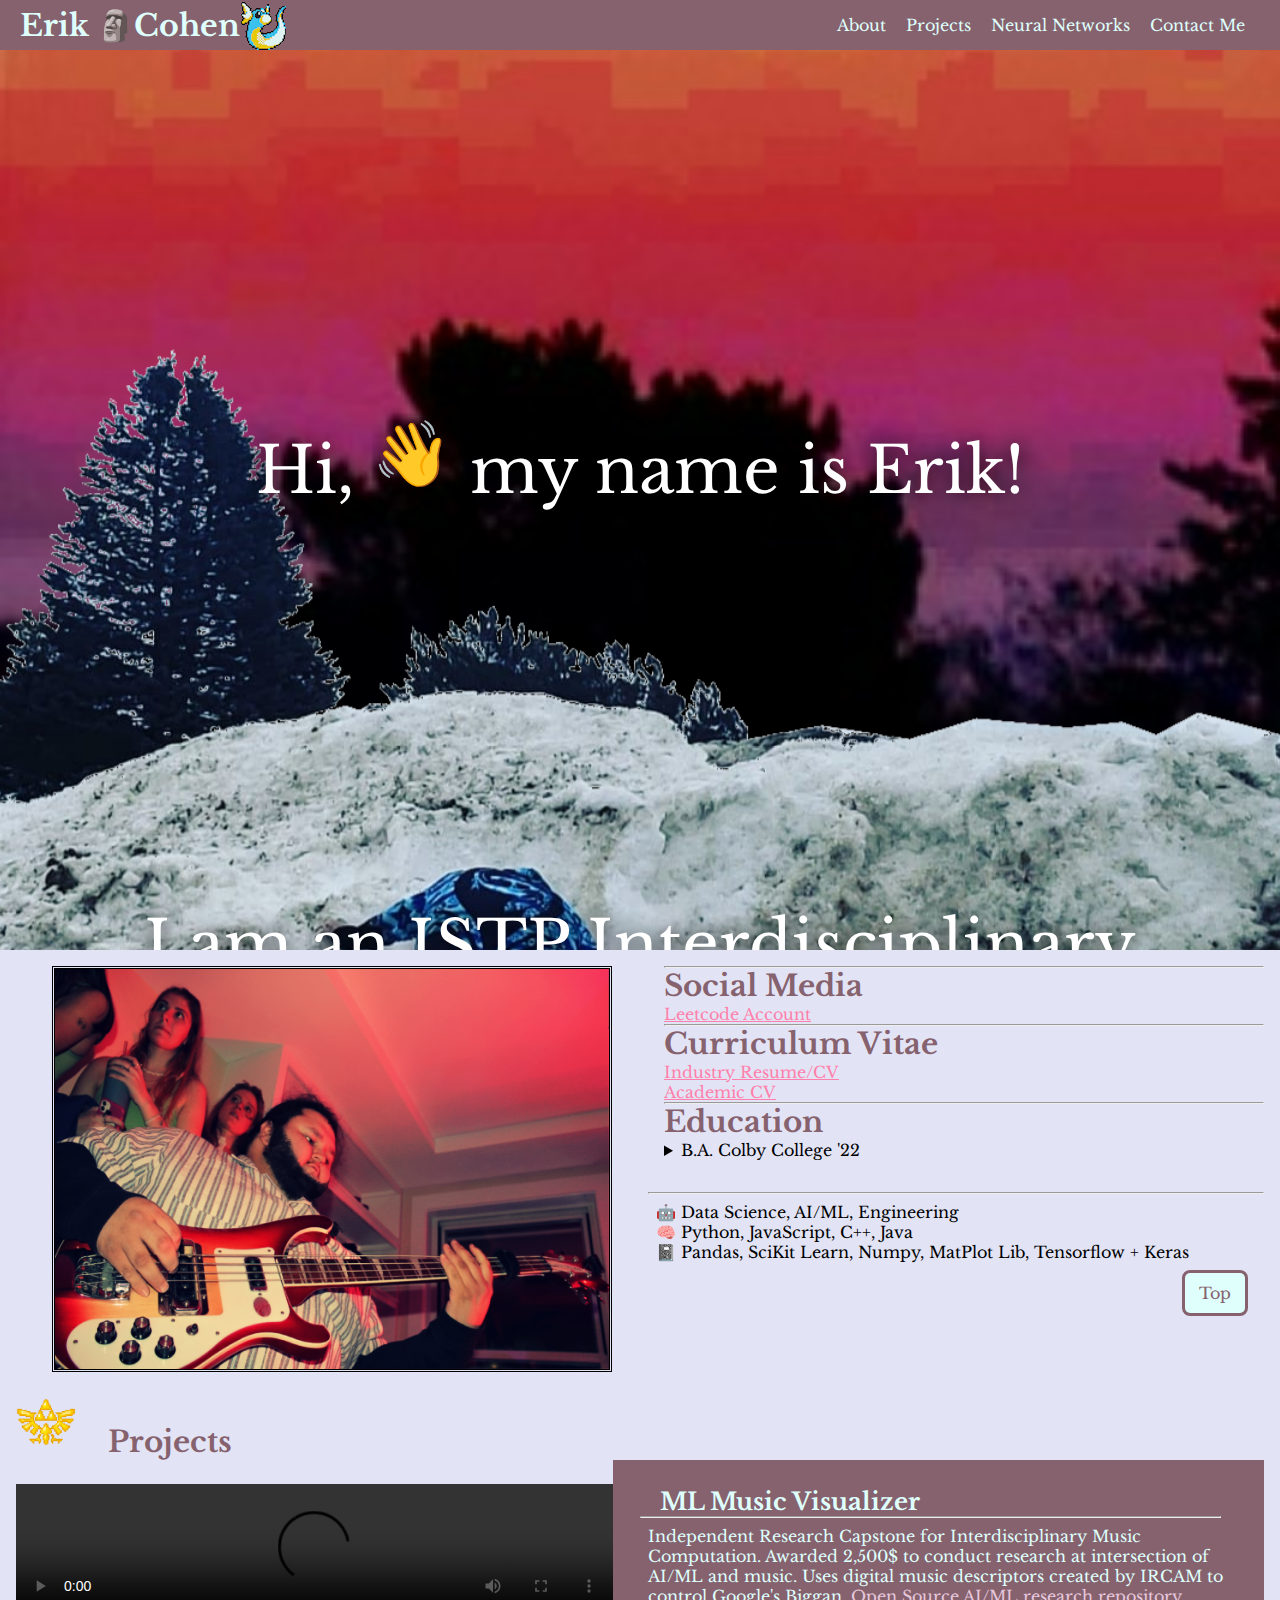
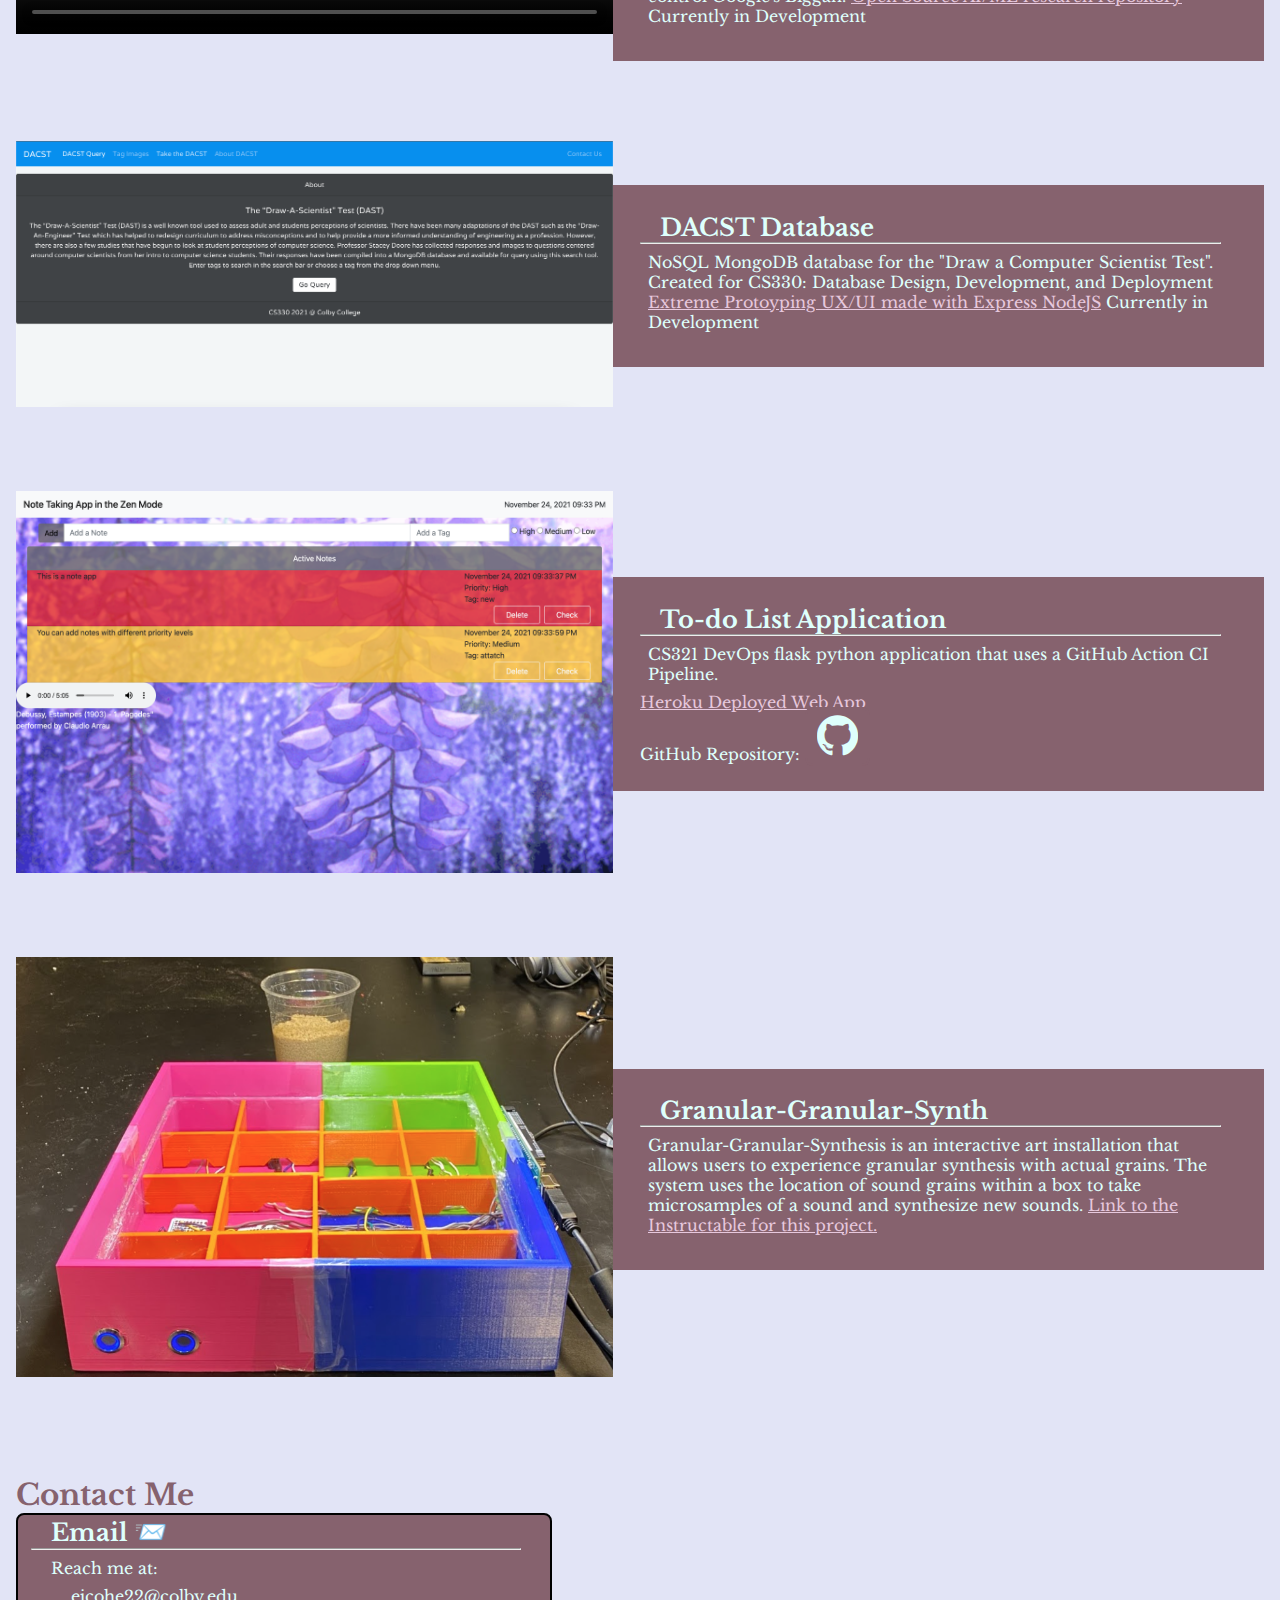
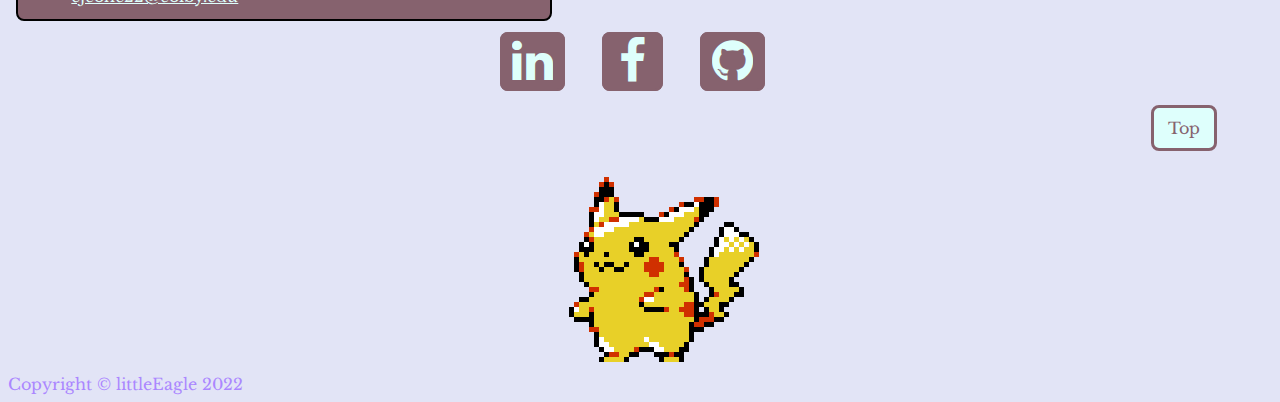
==== index.html @ d54f345d "parralax header" ====
<!DOCTYPE html>
<html lang="en">
<head>
    <meta charset="UTF-8">
    <meta http-equiv="X-UA-Compatible" content="IE=edge">
    <meta name="viewport" content="width=device-width, initial-scale=1.0">
    <title>Little Eagle Stands Bear - Erik Cohen</title>
    <link rel="icon" type="image/x-icon" href="assets/favicon.ico?"/>
    <link rel="stylesheet" href="https://cdnjs.cloudflare.com/ajax/libs/font-awesome/4.7.0/css/font-awesome.min.css">
    <link rel="preconnect" href="https://fonts.googleapis.com">
    <link rel="preconnect" href="https://fonts.gstatic.com" crossorigin>
    <link href="https://fonts.googleapis.com/css2?family=Libre+Baskerville:ital,wght@0,400;0,700;1,400&display=swap" rel="stylesheet">
    <link href="css/style.css" rel="stylesheet" />
    <script src="https://ajax.googleapis.com/ajax/libs/jquery/3.5.1/jquery.min.js"></script>
    <script src="js/script.js"></script>
</head>


<body>
    <header id="navbar">
        <div id="brand"><a href="index.html">Erik &#128511;Cohen</a><img src="assets/gif/dratini.gif" alt="..." /></div>
        <nav>
          <ul class="nav">
            <li><a href="#profile">About</a></li>
            <li><a href="#projects">Projects</a></li>
            <li><a href="./neuralNets.html">Neural Networks</a></li>
            <li><a href="#contact">Contact Me</a></li>
          </ul>
        </nav>
        <div id="hidden-menu">
            <i class="fa fa-bars fa-2x" id="hamburger-icon"></i>
            <ul id="mobile-menu" class="nav mobile-menu">
              <li><a href="#profile">About</a></li>
              <li><a href="#projects">Projects</a></li>
              <li><a href="./neuralNets.html">Neural Networks</a></li>
              <li><a href="#contact">Contact Me</a></li>
            </ul>
        </div>
     </header>
     <div id="paralax-header" class="parallax">
        <img class="parallax-layer layer1" src="assets/header background.jpg"/>
        <img class="parallax-layer layer2" src="assets/Header Mids.png"/>
        <p class="layer3">
            Hi, <span class="wiggle">&#x1F44B;</span> my name is Erik!
            <br />
            <br />
            <br />
            <br />
            <br />
            <br />
            I am an ISTP Interdisciplinary Musician and Computer Scientist
            <br />
            <br />
            <br />
            <br />
            <br />
            <br />
            &#x264B; Sun, &#x264F; Moon, &#x264E; Rising <br />
        </p>
    </div>

    <section id="profile" >
        <div class="grid">
            <div id="profile-picture">
            <div id="pictureFrame"><img class="myPicture" src="assets/img/erik.png" title="@hannschoi on Insta" height="400"></div>
            </div>
            <div id="profile-text">
            <p>
                <section id="education">
                    <hr />
                    <h1>Social Media</h1>
                    <a class="out" href="https://leetcode.com/littleeagle/" target="_blank" rel="noopener noreferrer">
                        Leetcode Account
                    </a>
                    <hr />
                    <h1>Curriculum Vitae</h1>
                    <a class="out" href="assets/EC_Resume.pdf" target="_blank">Industry Resume/CV</a> <br />
                    <a class="out" href="assets/Erik_Cohen_CV.pdf" target="_blank">Academic CV</a>
                    <hr />

                
                    <h1>Education</h1>
                        <details>
                            <summary> B.A. Colby College '22</summary>
                            <ul class="edu">
                                <li class="edu"> 3.7 <abbr title = "Grade Point Average"> GPA</abbr></li>
                                <li class="edu"> Music Interdisciplinary Computer Science Major</li>
                                <li class="edu"> Computer Science Major</li>
                                <li class="edu"> Mathematics Minor</li>
                            </ul>
                        </details>
                </section>
            </p>
                <hr />
                <p> &#x1F916; Data Science, AI/ML, Engineering <br />
                    &#x1F9E0; Python, JavaScript, C++, Java <br />
                    &#x1F4D3; Pandas, SciKit Learn, Numpy, MatPlot Lib, Tensorflow + Keras
                </p>
                <a class="top-ref" href="#navbar">Top</a>
            </div>
        </div>
    </section>

    <section id="projects">
        <h1><img src="assets/img/tforce.gif" alt="The Triforce" height="60"> &nbsp;&nbsp; Projects</h1>
        
        <div id="project" class="container">
            <div>
                <video class="projects" width="auto" height="auto" controls>
                    <source src="assets/8f Guajeos with new.mov">
                  Your browser does not support the video tag.
                  </video>
            </div>
            <div class="prjtxt">
                <h2>ML Music Visualizer</h2>
                <hr />
                <p>
                    Independent Research Capstone for Interdisciplinary Music Computation. Awarded 2,500$ to conduct research 
                    at intersection of AI/ML and music. Uses digital music descriptors created by IRCAM to control Google's Biggan.
                    <a class="prj" href="https://github.com/ejcohe22/MUICapstone/">Open Source AI/ML research repository</a>
                    Currently in Development
                </p>
            </div>
        </div>
        
        <div id="project1" class="container">
            <div>
                <img class="projects" src="assets/img/DACST.png" alt="..." />
            </div>
            <div class="prjtxt">
                <h2>DACST Database</h2>
                <hr />
                <p>
                    NoSQL MongoDB database for the "Draw a Computer Scientist Test". 
                    Created for CS330: Database Design, Development, and Deployment
                    <a class="prj" href="https://dacst.herokuapp.com/">Extreme Protoyping UX/UI made with Express NodeJS</a>
                    Currently in Development
                </p>
            </div>
        </div>

            <!-- To-do List DevOps project-->
            <div id="project2" class="container">
                <div>
                    <img class="projects" src="assets/img/Todo.png" alt="..." />
                </div>
                <div class="prjtxt">
                    <h2>To-do List Application</h2>
                    <hr />
                    <p>
                        CS321 DevOps flask python application that uses a GitHub Action CI Pipeline. <br>
                    </p>
                    <a class="prj" href="https://cs321-project3-website.herokuapp.com/">Heroku Deployed Web App</a> <br>
                    GitHub Repository:
                    <a class="social" href="https://github.com/ejcohe22/CS321_Project3"><i class="fa fa-github fa-3x"></i></a>
                </div>
            </div>

            <!-- Granular Granular Synth Project-->
            <div id="project3" class="container">
                <div>
                    <img class="projects" src="assets/img/GG5png.png" alt="..." />
                </div>
                <div class="prjtxt">
                    <h2 class="text-white">Granular-Granular-Synth</h2>
                    <hr />
                    <p class="mb-0 text-white-50">
                        Granular-Granular-Synthesis is an interactive art installation that allows users to experience
                        granular synthesis with actual grains. The system uses the location of sound grains within a box
                        to take microsamples of a sound and synthesize new sounds.
                        <a class="prj" href="https://www.instructables.com/Granular-Granular-Synthesis/">Link to the Instructable for this project.</a> <br>
                    </p>
                </div>
            </div>
    </section>



    <!-- Contact-->
    <section id="contact">
        <h1>Contact Me</h1>
        <div id="email-card">
            <h2>Email <span class="big">&#x1F4E8;</span></h2>
            <hr />
            <p>Reach me at:</p>
            &nbsp;&nbsp;&nbsp;&nbsp;<a href="#!">ejcohe22@colby.edu</a>
        </div>
            <div id="social-media">
                <a class="social" href="https://www.linkedin.com/in/erik-cohen/"><i class="fa fa-linkedin fa-3x"></i></a>
                <a class="social fb" href="https://www.facebook.com/erik.cohen.92"><i class="fa fa-facebook fa-3x"></i></a>
                <a class="social" href="https://github.com/ejcohe22"><i class="fa fa-github fa-3x"></i></a>
            </div>
        </div>
        <a class="top-ref" href="#navbar">Top</a>
    </section>

    <footer>
            <img class="img-fluid float-right" src="assets/gif/pikach.gif" alt="..." />
            <p>Copyright &copy; littleEagle 2022</p>
    </footer>
</body>
</html>
---- css/style.css ----
*{
    font-family: 'Libre Baskerville', serif;
    font-size: 1em;
    margin:0%;
    padding:0%;
    overflow-x: hidden;
}

body{
    margin: 0%;
    scroll-behavior: smooth;
    background-color: #E2E4F6;
}

header {
    padding: 0 20px;
    width:80%;
    background-color: #86626E;
    height: 50px;
    display: flex;
    justify-content: space-between;
}

header a {text-decoration: none;}

#brand {
    font-weight: bold;
    font-size: 30px;
    display:flex;
    align-items: center;
}

#brand a {color: #DEFFFC;}

#navbar{
    width:auto;
}

ul.nav {
    list-style: none;
    height: 100%;
    padding-left: 2em;
    display: flex;
    align-items: center;
    justify-content: space-around;
}

ul.nav a {color: #DEFFFC;}

ul.nav li {
    padding: 5px;
    margin-right: 10px;
}

ul.nav li:hover {
    transform: scale(1.1);
    transition: 0.3s;
}

#mobile-menu {
    display: none;
    position: absolute;
    top: 50px;
    left: 0;
    height: auto;
    width: 100%;
    background-color: #86626E;
    
}

#hamburger-icon{
    display: none;
    padding:.25em;
    color: #DEFFFC;
}
  
.open .mobile-menu {
    display: flex;
    flex-direction: column;
    align-items: center;
    justify-content: flex-start;
}
  
.mobile-menu li {margin-bottom: 10px;}

/** Adjust layout for small/ mobile screens **/
@media only screen and (max-width: 800px) {
    header nav {
      display: none;
    }
  
    #hamburger-icon, #hidden-menu {
      display: block;
    }

    .container, .container>div{
        display: block;
        width : 100%;
        height:auto;
        margin:auto;
    }

    .projects{
        width: min(400px, 100%);
        height:auto;
        margin:auto;
    }

    #pictureFrame{
        margin: auto;
        margin-top: 1em;
        width: 450px;
        height: 350px;
        overflow: hidden;
        border: 2px solid black;
    }

    #myPicture{
        
    }

    #profile img{
        margin-top: -50px;
        border: none;
    }
}

/** full screen + computer layout**/
@media only screen and (min-width: 800px) {
    #hidden-menu {
      display: none;
    }

    .container{
        display: flex;
    }
    .projects{
        width: min(600px, 100%);
        height:auto;
        margin:0%;
    }

    .container>div{
        width: 50%;
        height:auto;
        margin:auto;
    }

    #pictureFrame{
        overflow: visible;
        border: none;
    }

    #myPicture{
        margin: auto;
    }
    #profile img{
        margin-top: 1em;
        border: black double;
    }
}

#profile{
    text-align: center;
}

.grid {
    display: grid;
    grid-template-columns: repeat(auto-fill, minmax(min(550px, 100%), 1fr));
    grid-gap: 0px;
    text-align: center;
}

.grid>div {
    text-align: center;
}

section{
    text-align: left;
    padding-left: 1em;
    margin-bottom: 1em;
}

#social-media{
    padding: 1em;
    text-align: center;
}

.social{
    padding-top: 35px;
    padding-left: 10px;
    padding-right: 10px;
    background-color: #86626E;
    border:#86626E 2px solid;
    border-radius: .5em;
    color:#DEFFFC;
}
.fb{
    padding-left: 15px;
    padding-right: 15px;
}

footer{
    text-align: center;
    color:#AB87FF;
}

.top-ref{
    text-decoration: none;
    background-color: #DEFFFC;
    color: #86626E;
    border: solid #86626E;
    border-radius: .5em;
    float:right;
    margin-right: 5%;
    padding:10px 14px;
}

p{
    padding: .5em;
    text-align: left;

}

ul.edu {
    list-style: none;
    padding: 0;
    margin: 0;
}

li.edu{
    padding-left: 1rem;
    text-indent: -0.7rem;
}

li.edu::before {
    content: "🎓 ";
}

hr{
    margin-right: 1em;
}

#email-card{
    background-color: #86626E;
    width: max(300px,40%);
    padding: 10pt;
    padding-top: 0%;
    border: black 2px solid;
    border-radius: .5em;
}

h1{
    color: #86626E;
    font-size: 22pt;
}
h2{
    padding-left: 15pt;
    color:#DEFFFC;
    text-align: left;
    font-size: 18pt;
}

h3, #email-card>a, #email-card>p{
    padding-left: 15pt;
    color:#DEFFFC;
    text-align: left;
}

.big{
    font-size: 20pt;
}

table,th,td {
    border: 2px solid black;
    border-collapse: collapse;
}

col.middle {
    background-color:#9ea0ae;
}

#social-media>a{
    margin-right: 2em;
}

.container{
    margin-right: 1em;
    margin-bottom: 5em;
    width: auto;
}

.container>div{
    width: 50%;
    height:auto;
    margin:auto;
}

.projects{
    height:auto;
    margin:0%;
}

.prjtxt{
    background-color: #86626E;
    color:#DEFFFC;
    padding: 1.7em;
    height:auto;
}

a.prj:link, a.prj:visited{
    color: #E7C8DD;
}

a.out:link, a.out:visited{
    color: #ff80aa;
}

a.out:hover{
    color: #C1FF9B;
    background-color: #6f006655;
    padding:.1em;
    border-radius: .5em;
}

a.prj:hover{
    color: #C1FF9B;
}


body {
    margin: 0;
}
  
  /* parallax "viewport" */
.parallax {
    height: 100vh;
    position: relative;
    display: flex;
    justify-content: center;
    align-items: center;
  
    overflow-x: hidden;
    overflow-y: auto;
    
    perspective: 10px;
    transform-style: preserve-3d;
    
}
  
.parallax-layer {
    position: absolute;
    width: 100%;
    height: 100%;
    object-fit: cover;
    z-index: -1;
}
  
.layer1 {
    transform: translateZ(-20px) scale(3);
}
  
.layer2 {
    transform: translateZ(-10px) scale(2.7) translateY(20%);
}
  
.layer3 {
    font-size: 4em;
    width: 100%;
    color: white;
    text-align: center;
    text-shadow: 0 0 20px black;
    transform: translateZ(0px) translateY(40%);
}

.wiggle {
    display: inline-block;
    animation: tilt-shaking 3s infinite;
}
  
@keyframes tilt-shaking {
    0% { transform: rotate(0deg); }
    12.5% { transform: rotate(5deg); }
    25% { transform: rotate(0eg); }
    37.5% { transform: rotate(-5deg); }
    50% { transform: rotate(0deg); }
}
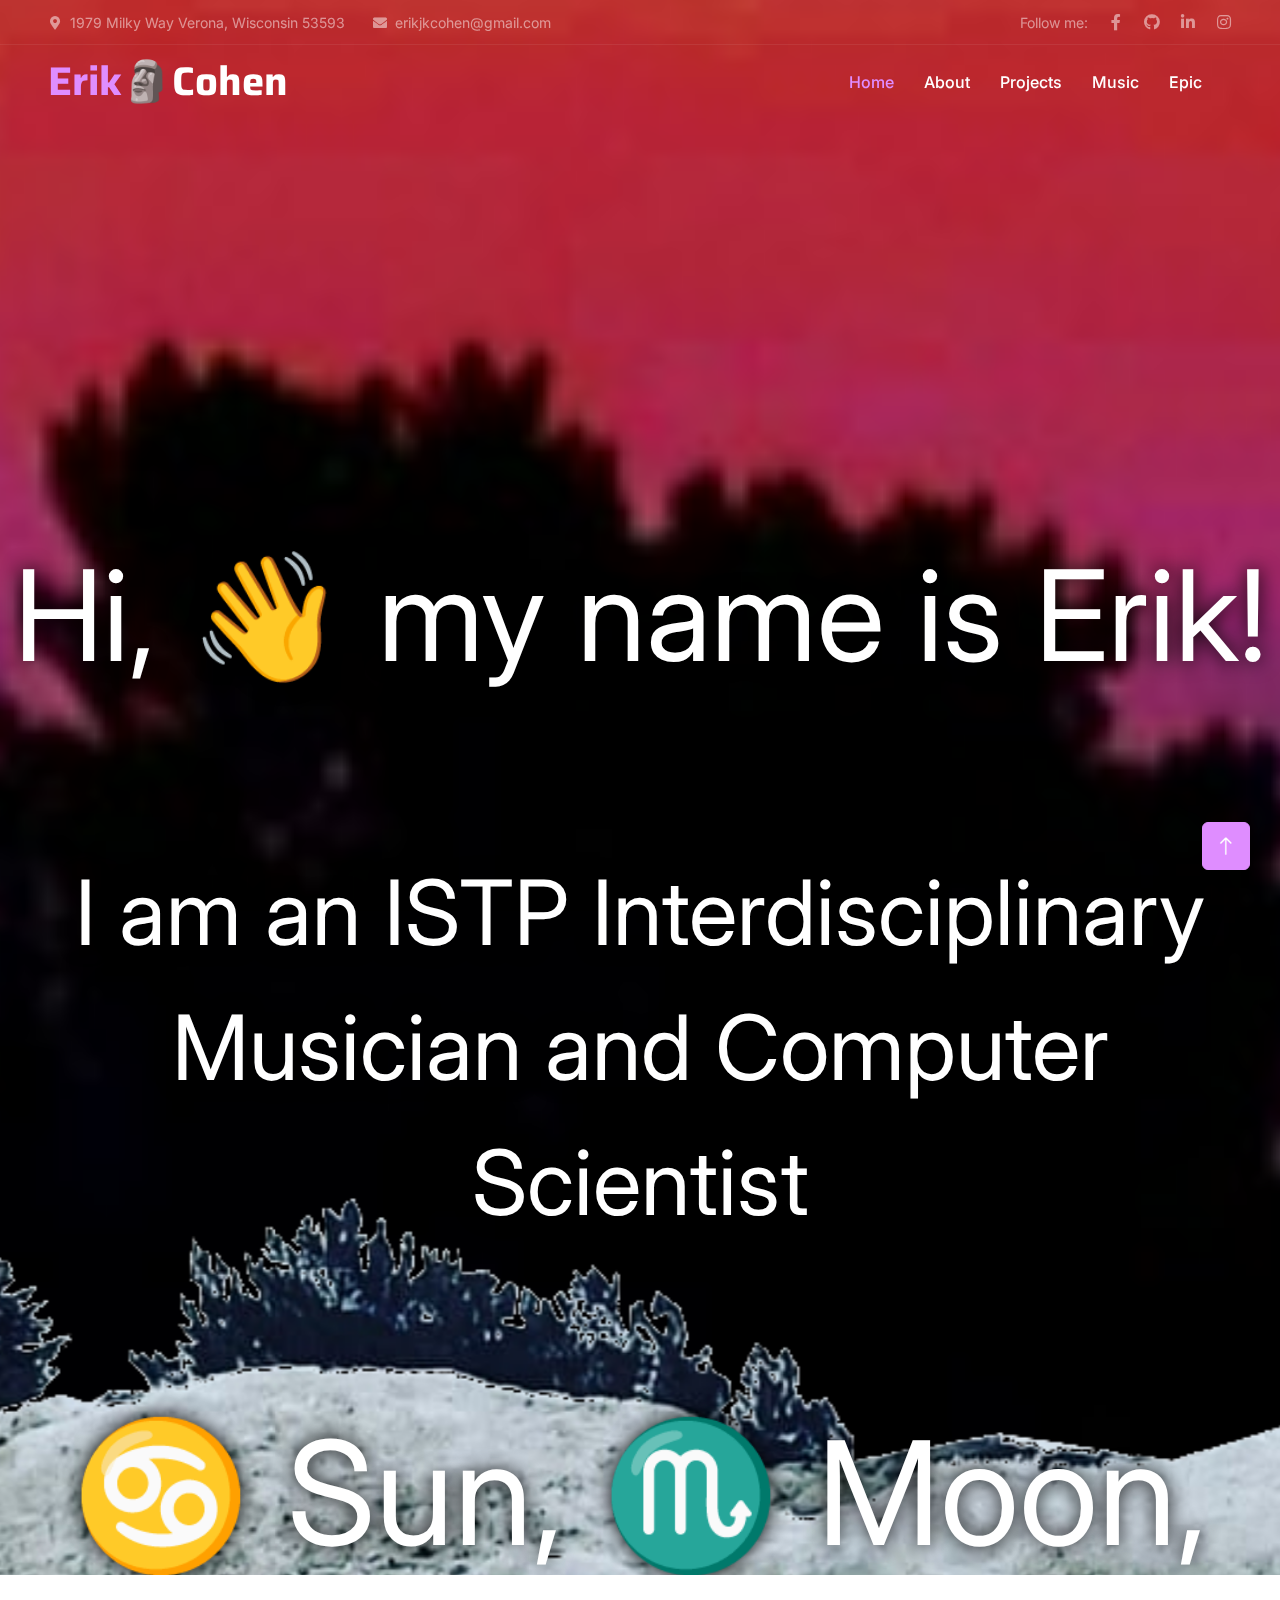
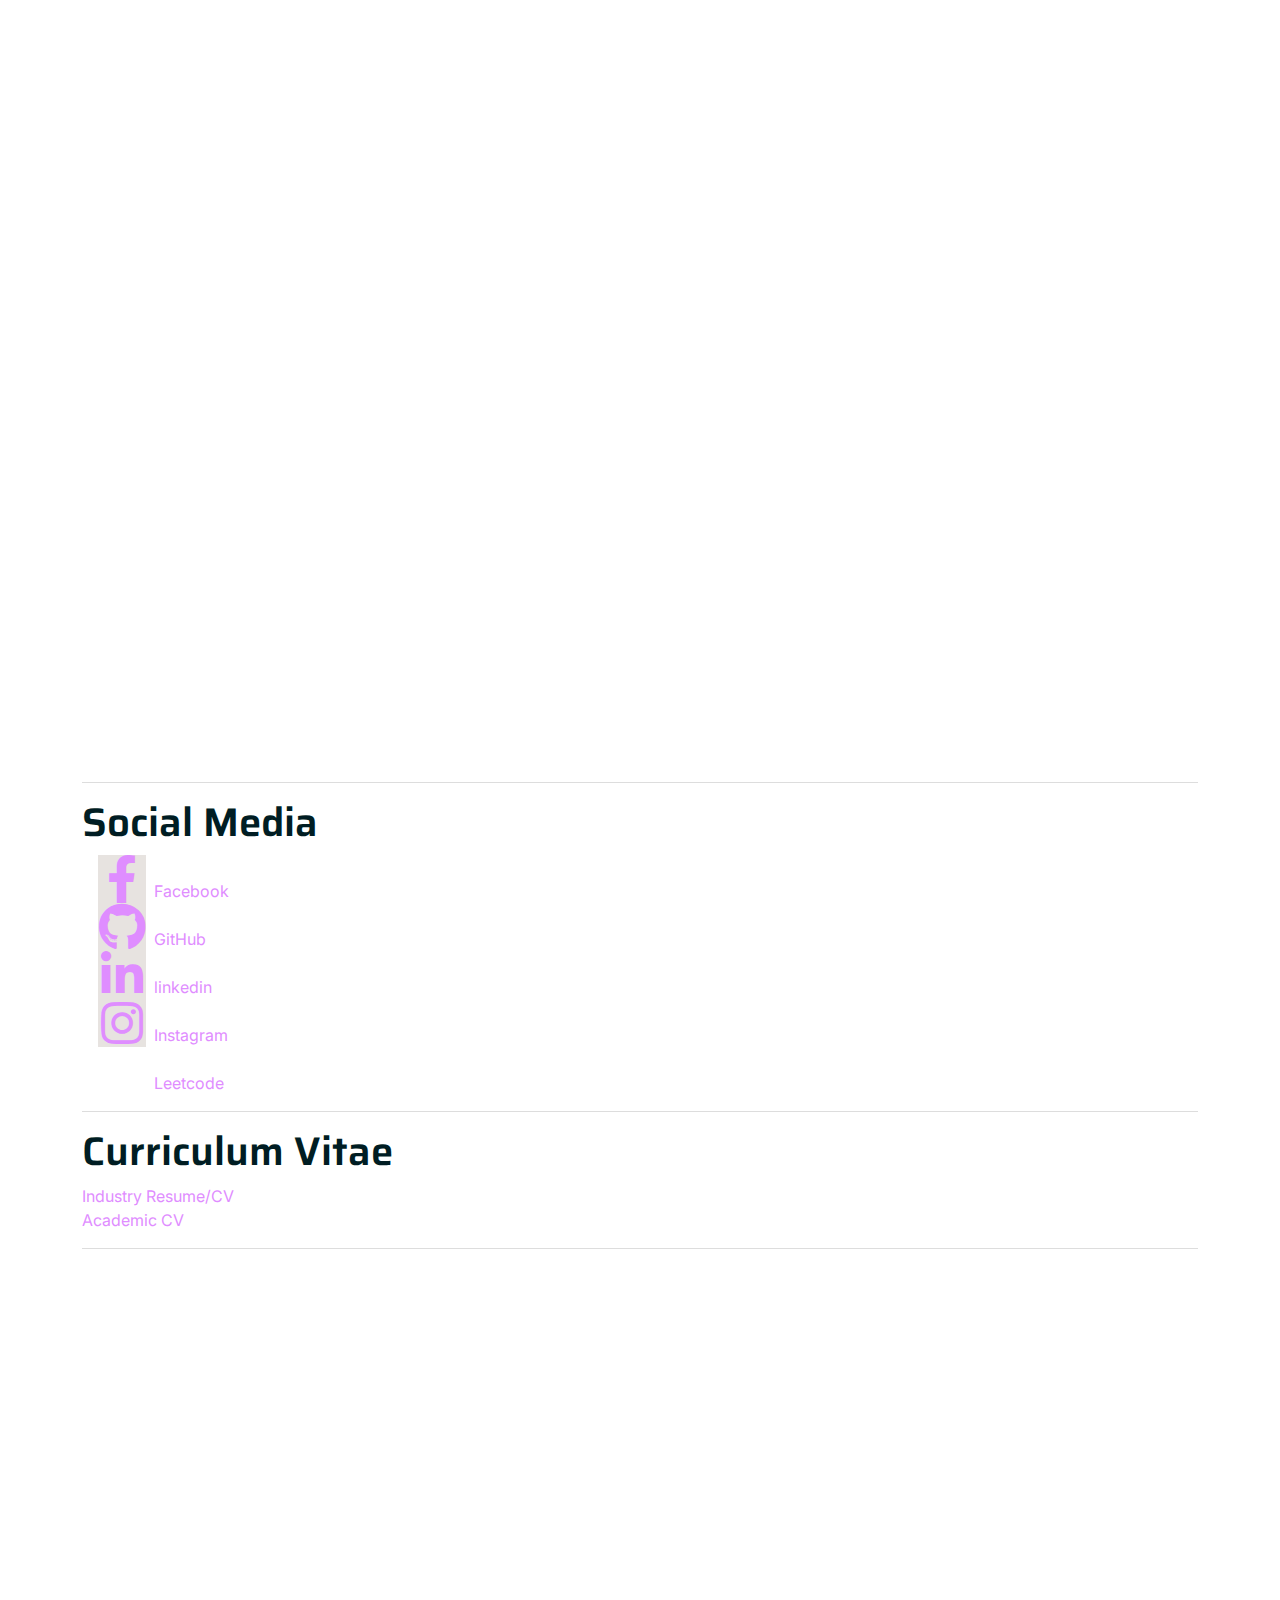
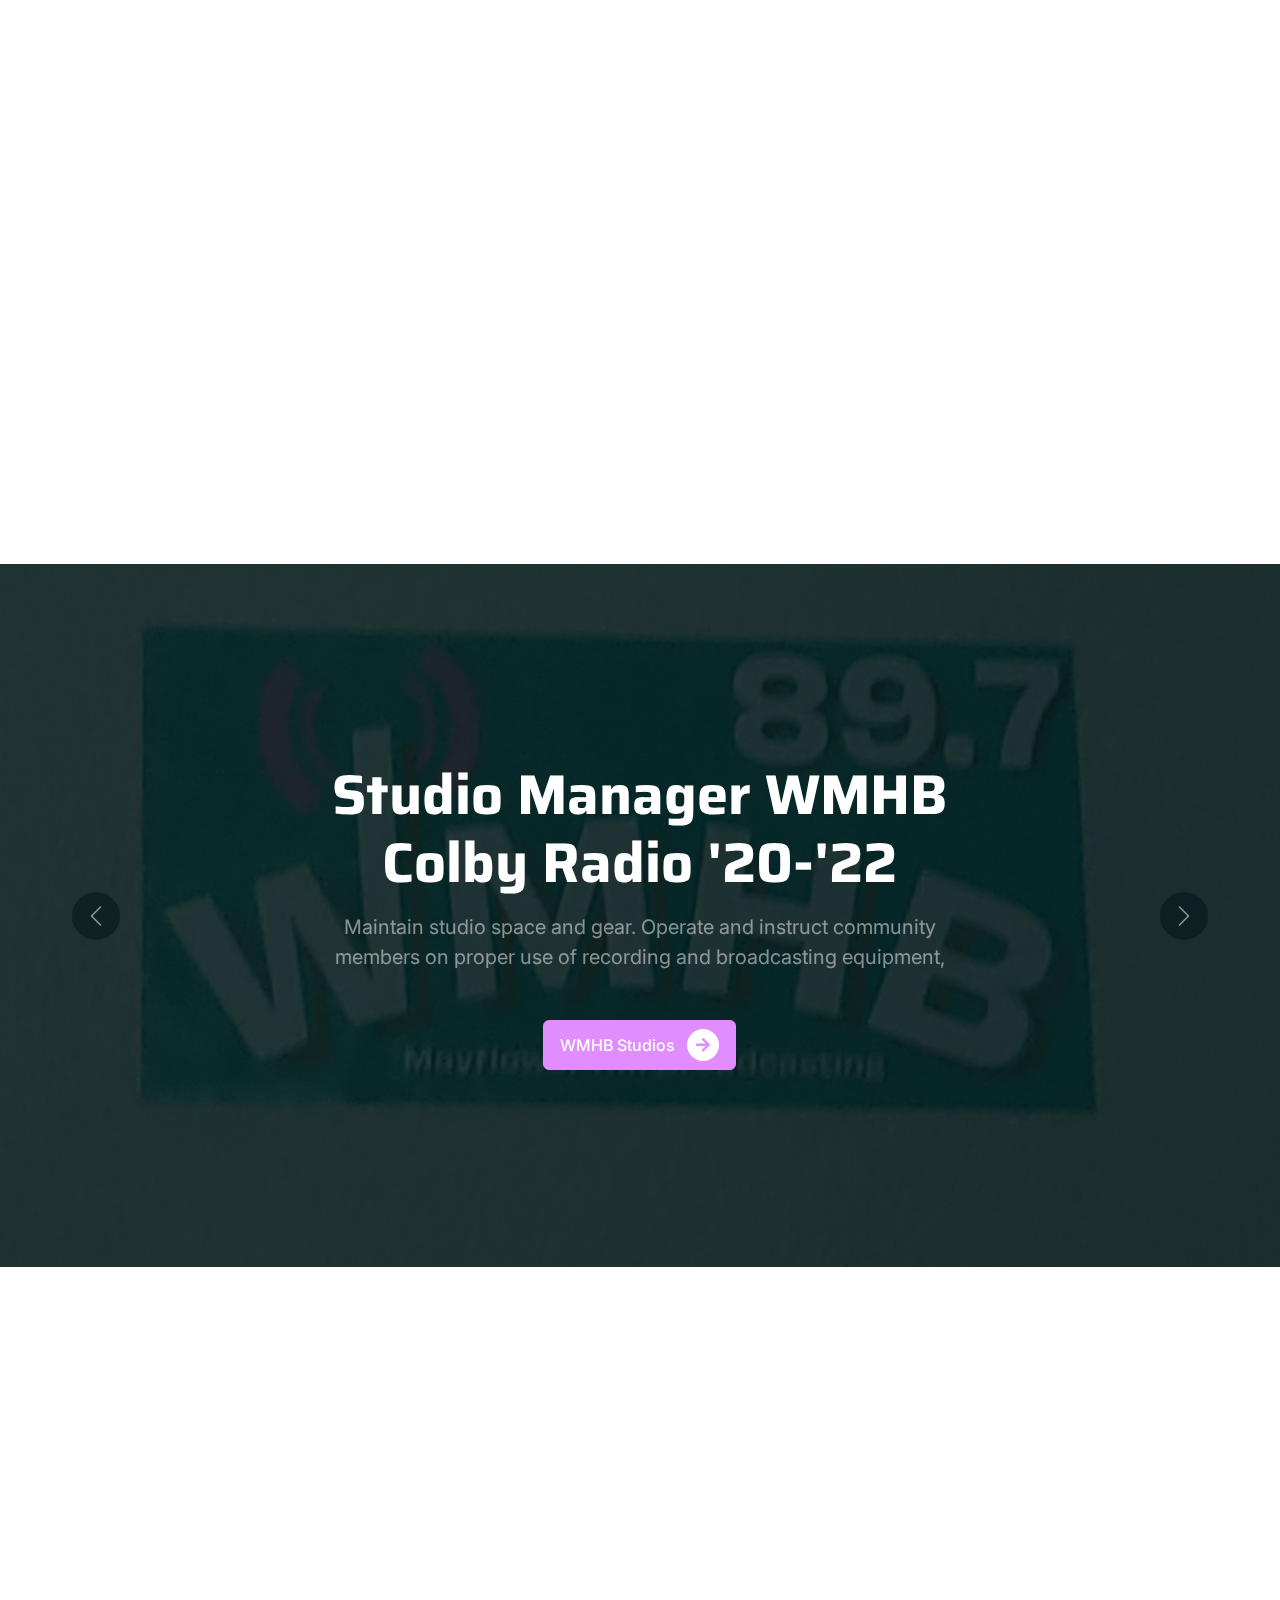
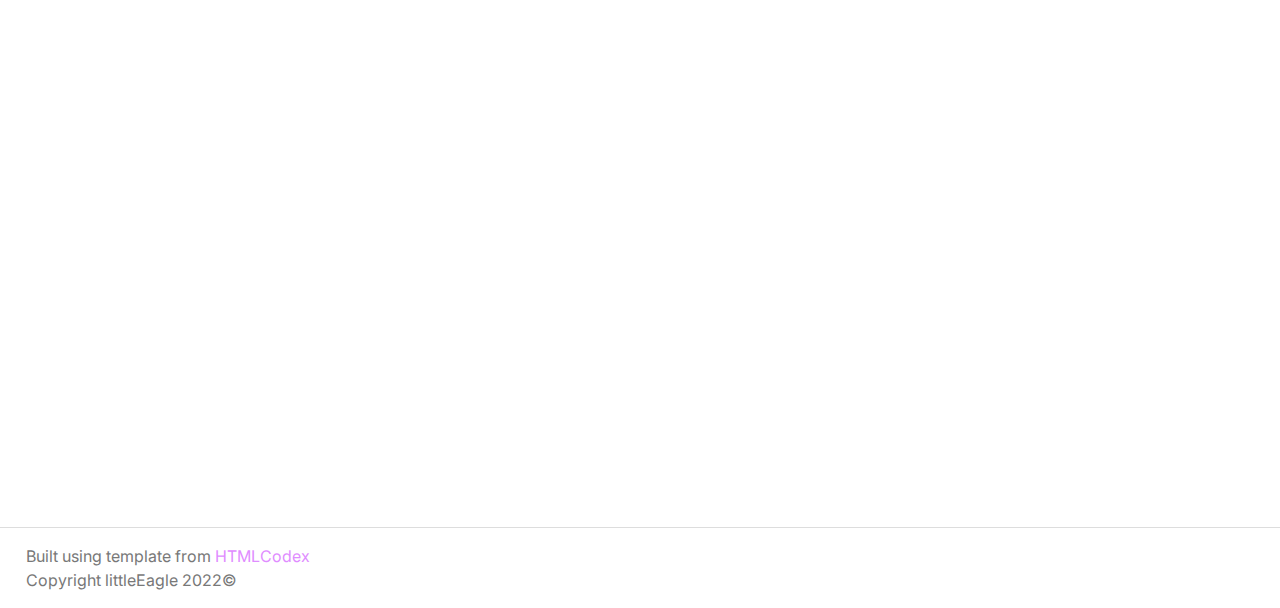
==== commit d4a139d7: "but what if it was sick" ====
--- a/index.html
+++ b/index.html
@@ -1,85 +1,118 @@
 <!DOCTYPE html>
 <html lang="en">
+
 <head>
-    <meta charset="UTF-8">
-    <meta http-equiv="X-UA-Compatible" content="IE=edge">
-    <meta name="viewport" content="width=device-width, initial-scale=1.0">
+    <meta charset="utf-8">
     <title>Little Eagle Stands Bear - Erik Cohen</title>
-    <link rel="icon" type="image/x-icon" href="assets/favicon.ico?"/>
-    <link rel="stylesheet" href="https://cdnjs.cloudflare.com/ajax/libs/font-awesome/4.7.0/css/font-awesome.min.css">
+    <meta content="width=device-width, initial-scale=1.0" name="viewport">
+    <meta content="" name="keywords">
+    <meta content="" name="description">
+
+    <!-- Favicon -->
+    <link href="img/favicon.ico" rel="icon">
+
+    <!-- Google Web Fonts -->
     <link rel="preconnect" href="https://fonts.googleapis.com">
     <link rel="preconnect" href="https://fonts.gstatic.com" crossorigin>
-    <link href="https://fonts.googleapis.com/css2?family=Libre+Baskerville:ital,wght@0,400;0,700;1,400&display=swap" rel="stylesheet">
-    <link href="css/style.css" rel="stylesheet" />
-    <script src="https://ajax.googleapis.com/ajax/libs/jquery/3.5.1/jquery.min.js"></script>
-    <script src="js/script.js"></script>
+    <link href="https://fonts.googleapis.com/css2?family=Inter:wght@400;500;600&family=Saira:wght@500;600;700&display=swap" rel="stylesheet"> 
+
+    <!-- Icon Font Stylesheet -->
+    <link href="https://cdnjs.cloudflare.com/ajax/libs/font-awesome/5.10.0/css/all.min.css" rel="stylesheet">
+    <link href="https://cdn.jsdelivr.net/npm/bootstrap-icons@1.4.1/font/bootstrap-icons.css" rel="stylesheet">
+
+    <!-- Libraries Stylesheet -->
+    <link href="lib/animate/animate.min.css" rel="stylesheet">
+    <link href="lib/owlcarousel/assets/owl.carousel.min.css" rel="stylesheet">
+
+    <!-- Customized Bootstrap Stylesheet -->
+    <link href="css/bootstrap.min.css" rel="stylesheet">
+
+    <!-- Template Stylesheet -->
+    <link href="css/style.css" rel="stylesheet">
 </head>
 
-
 <body>
-    <header id="navbar">
-        <div id="brand"><a href="index.html">Erik &#128511;Cohen</a><img src="assets/gif/dratini.gif" alt="..." /></div>
-        <nav>
-          <ul class="nav">
-            <li><a href="#profile">About</a></li>
-            <li><a href="#projects">Projects</a></li>
-            <li><a href="./neuralNets.html">Neural Networks</a></li>
-            <li><a href="#contact">Contact Me</a></li>
-          </ul>
+    <!-- Spinner Start -->
+    <div id="spinner" class="show bg-white position-fixed translate-middle w-100 vh-100 top-50 start-50 d-flex align-items-center justify-content-center">
+        <div class="spinner-grow text-primary" role="status"></div>
+    </div>
+    <!-- Spinner End -->
+
+
+    <!-- Navbar Start -->
+    <div class="container-fluid fixed-top px-0 wow fadeIn" data-wow-delay="0.1s">
+        <div class="top-bar text-white-50 row gx-0 align-items-center d-none d-lg-flex">
+            <div class="col-lg-6 px-5 text-start">
+                <small><i class="fa fa-map-marker-alt me-2"></i>1979 Milky Way Verona, Wisconsin 53593</small>
+                <small class="ms-4"><i class="fa fa-envelope me-2"></i>erikjkcohen@gmail.com</small>
+            </div>
+            <div class="col-lg-6 px-5 text-end">
+                <small>Follow me:</small>
+                <a class="text-white-50 ms-3" href="https://www.facebook.com/erik.cohen.92"><i class="fab fa-facebook-f"></i></a>
+                <a class="text-white-50 ms-3" href="https://github.com/ejcohe22"><i class="fab fa-github"></i></a>
+                <a class="text-white-50 ms-3" href="https://www.linkedin.com/in/erik-cohen/"><i class="fab fa-linkedin-in"></i></a>
+                <a class="text-white-50 ms-3" href="https://www.instagram.com/erikbreadboiz/"><i class="fab fa-instagram"></i></a>
+            </div>
+        </div>
+
+        <nav class="navbar navbar-expand-lg navbar-dark py-lg-0 px-lg-5 wow fadeIn" data-wow-delay="0.1s">
+            <a href="index.html" class="navbar-brand ms-4 ms-lg-0">
+                <h1 class="fw-bold text-primary m-0">Erik&#128511;<span class="text-white">Cohen</span></h1>
+            </a>
+            <button type="button" class="navbar-toggler me-4" data-bs-toggle="collapse" data-bs-target="#navbarCollapse">
+                <span class="navbar-toggler-icon"></span>
+            </button>
+            <div class="collapse navbar-collapse" id="navbarCollapse">
+                <div class="navbar-nav ms-auto p-4 p-lg-0">
+                    <a href="index.html" class="nav-item nav-link active">Home</a>
+                    <a href="#profile" class="nav-item nav-link">About</a>
+                    <a href="#projects" class="nav-item nav-link">Projects</a>
+                    <a href="#music" class="nav-item nav-link">Music</a>
+                    <a href="#epic" class="nav-item nav-link">Epic</a>
+                </div>
+            </div>
         </nav>
-        <div id="hidden-menu">
-            <i class="fa fa-bars fa-2x" id="hamburger-icon"></i>
-            <ul id="mobile-menu" class="nav mobile-menu">
-              <li><a href="#profile">About</a></li>
-              <li><a href="#projects">Projects</a></li>
-              <li><a href="./neuralNets.html">Neural Networks</a></li>
-              <li><a href="#contact">Contact Me</a></li>
-            </ul>
-        </div>
-     </header>
-     <div id="paralax-header" class="parallax">
-        <img class="parallax-layer layer1" src="assets/header background.jpg"/>
-        <img class="parallax-layer layer2" src="assets/Header Mids.png"/>
+    </div>
+    <!-- Navbar End -->
+    <div id="paralax-header" class="parallax">
+        <img class="parallax-layer layer1" src="img/header background.jpg"/>
+        <img class="parallax-layer layer2" src="img/Header Mids.png"/>
         <p class="layer3">
-            Hi, <span class="wiggle">&#x1F44B;</span> my name is Erik!
-            <br />
-            <br />
-            <br />
-            <br />
-            <br />
-            <br />
-            I am an ISTP Interdisciplinary Musician and Computer Scientist
-            <br />
-            <br />
-            <br />
-            <br />
-            <br />
-            <br />
-            &#x264B; Sun, &#x264F; Moon, &#x264E; Rising <br />
+            <span style="font-size: 14vh;">Hi, <span class="wiggle">&#x1F44B;</span> my name is Erik!</span>
+            <br />
+            <br />
+            <br />
+            <span style="font-size: 10vh;">I am an ISTP Interdisciplinary Musician and Computer Scientist</span>
+            <br />
+            <br />
+            <br />
+            <span style="font-size: 16vh;">&#x264B; Sun, &#x264F; Moon, &#x264E; Rising</span>
+            <br />
         </p>
     </div>
 
-    <section id="profile" >
-        <div class="grid">
-            <div id="profile-picture">
-            <div id="pictureFrame"><img class="myPicture" src="assets/img/erik.png" title="@hannschoi on Insta" height="400"></div>
-            </div>
-            <div id="profile-text">
-            <p>
-                <section id="education">
-                    <hr />
-                    <h1>Social Media</h1>
-                    <a class="out" href="https://leetcode.com/littleeagle/" target="_blank" rel="noopener noreferrer">
-                        Leetcode Account
-                    </a>
-                    <hr />
-                    <h1>Curriculum Vitae</h1>
-                    <a class="out" href="assets/EC_Resume.pdf" target="_blank">Industry Resume/CV</a> <br />
-                    <a class="out" href="assets/Erik_Cohen_CV.pdf" target="_blank">Academic CV</a>
-                    <hr />
-
-                
-                    <h1>Education</h1>
+    <!-- About Start -->
+    <div id="profile" class="container-xxl py-5">
+        <div class="container">
+            <div class="row g-5">
+                <div class="col-lg-6 wow fadeInUp" data-wow-delay="0.1s">
+                    <div class="position-relative overflow-hidden h-100" style="min-height: 400px;">
+                        <img class="position-absolute w-100 h-100 pt-5 pe-5" src="img/crowd.jpg" alt="" style="object-fit: cover;">
+                        <img class="position-absolute top-0 end-0 bg-white ps-2 pb-2" src="img/thats-right.jpg" alt="" style="width: 200px; height: 200px;">
+                    </div>
+                </div>
+                <div class="col-lg-6 wow fadeInUp" data-wow-delay="0.5s">
+                    <div class="h-100">
+                        <div class="d-inline-block rounded-pill bg-secondary text-primary py-1 px-3 mb-3">About me</div>
+                        <h1 class="display-6 mb-4">🎸💻👺😿👆🐻‍❄️🎆🌄📈🇺🇸</h1>
+                        <div class="bg-light border-bottom border-5 border-primary rounded p-2 mb-2">
+                            <p>
+                                🧀 ODBA for Epic Hosting based in Wisconsin<br />
+                                &#x1F916; Data Science, AI/ML, Engineering <br />
+                                &#x1F9E0; Python, JavaScript, C++, Java <br />
+                                &#x1F4D3; Pandas, SciKit Learn, Numpy, MatPlot Lib, Tensorflow + Keras
+                            </p>
+                        </div>
                         <details>
                             <summary> B.A. Colby College '22</summary>
                             <ul class="edu">
@@ -89,114 +122,259 @@
                                 <li class="edu"> Mathematics Minor</li>
                             </ul>
                         </details>
-                </section>
-            </p>
+                    </div>
+                </div>
+            </div>
+            <div class="wow fadeInUp" data-wow-delay="0.5s">
+            <img style="width:41%; padding:0%; margin-left: auto;" src="img/me-and-my-homie2.jpg" alt="" >
+            <img style="width:17.3%; padding:0%; margin: 0%;" src="img/me-and-my-homie.jpg" alt="" >
+            <img style="width:40.5%; padding:0%; margin: 0%;" src="img/life.jpg" alt="" >
+            </div>
+             <hr />
+                <h1>Social Media</h1>
+                <a class="text-primary-50 ms-3" href="https://www.facebook.com/erik.cohen.92"><i class="fab fa-3x fa-facebook-f bg-secondary"></i>&nbsp; Facebook</a><br/>
+                <a class="text-primary-50 ms-3" href="https://github.com/ejcohe22"><i class="fab fa-3x fa-github bg-secondary"></i>&nbsp; GitHub</a><br/>
+                <a class="text-primary-50 ms-3" href="https://www.linkedin.com/in/erik-cohen/"><i class="fab fa-3x fa-linkedin-in bg-secondary"></i>&nbsp; linkedin</a><br/>
+                <a class="text-primary-50 ms-3" href="https://www.instagram.com/erikbreadboiz/"><i class="fab fa-3x fa-instagram bg-secondary"></i>&nbsp; Instagram</a><br/><br/>
+                <a class="out" href="https://leetcode.com/littleeagle/" target="_blank" rel="noopener noreferrer">
+                    &emsp;&emsp;&emsp;&emsp;&nbsp; Leetcode
+                </a>
                 <hr />
-                <p> &#x1F916; Data Science, AI/ML, Engineering <br />
-                    &#x1F9E0; Python, JavaScript, C++, Java <br />
-                    &#x1F4D3; Pandas, SciKit Learn, Numpy, MatPlot Lib, Tensorflow + Keras
+                <h1>Curriculum Vitae</h1>
+                <a class="out" href="assets/EC_Resume.pdf" target="_blank">Industry Resume/CV</a> <br />
+                <a class="out" href="assets/Erik_Cohen_CV.pdf" target="_blank">Academic CV</a>
+                <hr />
+        </div>
+    </div>
+    <!-- About End -->
+
+    <!-- Team Start -->
+    <div id="projects" class="container-xxl py-5">
+        <div class="container">
+            <div class="text-center mx-auto mb-5 wow fadeInUp" data-wow-delay="0.1s" style="max-width: 500px;">
+                <div class="d-inline-block rounded-pill bg-secondary text-primary py-1 px-3 mb-3">Projects</div>
+                <h1 class="display-6 mb-5">Some Projects I Enjoyed From Undergrad</h1>
+            </div>
+            <div class="row g-4">
+                <div class="col-lg-3 col-md-6 wow fadeInUp" data-wow-delay="0.1s">
+                    <div class="team-item position-relative rounded overflow-hidden">
+                        <div class="overflow-hidden">
+                            <video width="100%" height="auto" controls>
+                                <source src="img/8f Guajeos with new.mov">
+                              Your browser does not support the video tag.
+                              </video>
+                        </div>
+                        <div class="team-text bg-light text-center p-4">
+                            <h5>ML Music Visualizer</h5>
+                            <p class="text-primary">
+                                Independent Research Capstone for Interdisciplinary Music Computation. Awarded 2,500$ to conduct research 
+                                at intersection of AI/ML and music. Uses digital music descriptors created by IRCAM to control Google's Biggan.
+                            </p>
+                            <div class="team-social text-center">
+                                <a href="https://github.com/ejcohe22/MUICapstone/"><i class="fab fa-3x fa-github bg-secondary"></i>&nbsp; Open Source AI/ML research repository</a><br/>
+                            </div>
+                        </div>
+                    </div>
+                </div>
+                <div class="col-lg-3 col-md-6 wow fadeInUp pt-5" data-wow-delay="0.3s">
+                    <div class="team-item position-relative pt-5 rounded overflow-hidden">
+                        <div class="overflow-hidden pt-5">
+                            <img class="img-fluid" src="img/DACST.png" alt="">
+                        </div>
+                        <div class="team-text bg-light text-center p-4">
+                            <h5>DACST Database</h5>
+                            <p class="text-primary">NoSQL MongoDB database for the "Draw a Computer Scientist Test". 
+                                Created for CS330: Database Design, Development, and Deployment
+                            <div class="team-social text-center">
+                                <div class="team-social text-center">
+                                    <a href="https://github.com/Makaylahc/DACST"><i class="fab fa-3x fa-github bg-secondary"></i>&nbsp; Extreme Protoyping UX/UI made with Express NodeJS</a><br/>
+                                </div>
+                            </div>
+                        </div>
+                    </div>
+                </div>
+                <div class="col-lg-3 col-md-6 wow fadeInUp " data-wow-delay="0.5s">
+                    <div class="team-item position-relative pt-5 rounded overflow-hidden">
+                        <div class="overflow-hidden pt-5">
+                            <img class="img-fluid" src="img/Todo.png" alt="">
+                        </div>
+                        <div class="team-text bg-light text-center p-4">
+                            <h5>To-do List Application</h5>
+                            <p class="text-primary">CS321 DevOps flask python application that uses a GitHub Action CI Pipeline.</p>
+                            <div class="team-social text-center">
+                                <div class="team-social text-center">
+                                    <a href="https://github.com/ejcohe22/CS321_Project3"><i class="fab fa-3x fa-github bg-secondary"></i>&nbsp; Flask app using Postgresql database</a><br/>
+                                </div>
+                            </div>
+                        </div>
+                    </div>
+                </div>
+                <div class="col-lg-3 col-md-6 wow fadeInUp" data-wow-delay="0.7s">
+                    <div class="team-item position-relative rounded overflow-hidden">
+                        <div class="overflow-hidden">
+                            <img class="img-fluid" src="img/GG5png.png" alt="">
+                        </div>
+                        <div class="team-text bg-light text-center p-4">
+                            <h5>Granular-Granular-Synth</h5>
+                            <p class="text-primary">
+                                Granular-Granular-Synthesis is an interactive art installation that allows users to experience
+                                granular synthesis with actual grains. The system uses the location of sound grains within a box
+                                to take microsamples of a sound and synthesize new sounds.</p>
+                            <div class="team-social text-center">
+                                <a class="prj" href="https://www.instructables.com/Granular-Granular-Synthesis/">Link to the Instructable for this imbedded systems project.</a> <br>
+                            </div>
+                        </div>
+                    </div>
+                </div>
+            </div>
+        </div>
+    </div>
+    <!-- Team End -->
+
+    <!-- Carousel Start -->
+    <div id="music" class="container-fluid p-0 mb-5">
+        <div id="header-carousel" class="carousel slide" data-bs-ride="carousel">
+            <div class="carousel-inner">
+                <div class="carousel-item">
+                    <img class="w-100" src="img/BOM.png" alt="Image">
+                    <div class="carousel-caption">
+                        <div class="container">
+                            <div class="row justify-content-center">
+                                <div class="col-lg-7 pt-5">
+                                    <h1 class="display-4 text-white mb-3 animated slideInDown">Electronic Music Production</h1>
+                                    <p class="fs-5 text-white-50 mb-5 animated slideInDown">Intrested in all things sonic. Driven by the posibilities of maximialism.</p>
+                                    <a class="btn btn-primary py-2 px-3 animated slideInDown" href="https://open.spotify.com/album/271ksDLLgEbhNniL1ITeEJ?si=IrJCWMnASHOdkekgH3nv1w">
+                                        Breathing on Manual - A Hyper Pop album made in colaboration with Ben Lawlor
+                                        <div class="d-inline-flex btn-sm-square bg-white text-primary rounded-circle ms-2">
+                                            <i class="fa fa-arrow-right"></i>
+                                        </div>
+                                    </a>
+                                </div>
+                            </div>
+                        </div>
+                    </div>
+                </div>
+                <div class="carousel-item">
+                    <img class="w-100" src="img/erik.png" alt="Image">
+                    <div class="carousel-caption">
+                        <div class="container">
+                            <div class="row justify-content-center">
+                                <div class="col-lg-7 pt-5">
+                                    <h1 class="display-4 text-white mb-3 animated slideInDown">Live Musician</h1>
+                                    <p class="fs-5 text-white-50 mb-5 animated slideInDown"> Founding Member of The Verticals, Road Soda, and Cabin Fever. Filling in with other bands is always exciting. Plan and execute live shows.</p>
+                                    <a class="btn btn-primary py-2 px-3 animated slideInDown" href="https://open.spotify.com/track/3Pn6gv9ju05SXdoSgAbTgL?si=306abce477294079">
+                                        Most of Me - The Verticals
+                                        <div class="d-inline-flex btn-sm-square bg-white text-primary rounded-circle ms-2">
+                                            <i class="fa fa-arrow-right"></i>
+                                        </div>
+                                    </a>
+                                </div>
+                            </div>
+                        </div>
+                    </div>
+                </div>
+                <div class="carousel-item active">
+                    <img class="w-100" src="img/WMHB.jpg" alt="Image">
+                    <div class="carousel-caption">
+                        <div class="container">
+                            <div class="row justify-content-center">
+                                <div class="col-lg-7 pt-8">
+                                    <h1 class="display-4 text-white mb-3 animated slideInDown">Studio Manager WMHB Colby Radio '20-'22</h1>
+                                    <p class="fs-5 text-white-50 mb-5 animated slideInDown">Maintain studio space and gear. Operate and instruct community members on proper use of recording and broadcasting equipment,</p>
+                                    <a class="btn btn-primary py-2 px-3 animated slideInDown" href="https://www.wmhbradio.org/staff/">
+                                        WMHB Studios
+                                        <div class="d-inline-flex btn-sm-square bg-white text-primary rounded-circle ms-2">
+                                            <i class="fa fa-arrow-right"></i>
+                                        </div>
+                                    </a>
+                                </div>
+                            </div>
+                        </div>
+                    </div>
+                </div>
+
+            </div>
+            <button class="carousel-control-prev" type="button" data-bs-target="#header-carousel"
+                data-bs-slide="prev">
+                <span class="carousel-control-prev-icon" aria-hidden="true"></span>
+                <span class="visually-hidden">Previous</span>
+            </button>
+            <button class="carousel-control-next" type="button" data-bs-target="#header-carousel"
+                data-bs-slide="next">
+                <span class="carousel-control-next-icon" aria-hidden="true"></span>
+                <span class="visually-hidden">Next</span>
+            </button>
+        </div>
+    </div>
+    <!-- Carousel End -->
+
+    <!-- Testimonial Start -->
+    <div id="epic" class="container-xxl py-5">
+        <div class="container">
+            <div class="text-center mx-auto mb-3 wow fadeInUp" data-wow-delay="0.1s" style="max-width: 500px;">
+                <div class="d-inline-block rounded-pill bg-secondary text-primary py-1 px-3 mb-3">Career at Epic</div>
+                <h1 class="display-8 mb-2">I am currently working as an ODBA for Epic Hosting</h1>
+                <p> This is midnight, a baby cow who was born the month I onboarded 08/2022</p>
+            </div>
+            <div class="owl-carousel testimonial-carousel wow fadeInUp" data-wow-delay="0.1s">
+                <div class="testimonial-item text-center">
+                    <img class="img-fluid bg-light rounded-circle p-2 mx-auto mb-4" src="img/moo-moos.gif" style="width: 200px; height: 200px;">
+                    <div class="testimonial-text rounded text-center p-4">
+                        <h5 class="mb-1">3rd shift ODBA</h5>
+                        <p>
+                            In addition to performing overnight maintenance and resolving customer incidents, I am the primary for Great Ormond Street Hospital for Children. I also am an active Developer on the team working on automation
+                            projects in Puppet, Puppet Bolt, Ruby, C++, Javascript, M, Svelte, as well as ServiceNow</p>
+
+                        <span class="fst-italic">OS Admin/Server Systems Technical Services/Developer/ServiceNow Champion</span>
+                    </div>
+                </div>
+                <!--
+                <div class="testimonial-item text-center">
+                    <img class="img-fluid bg-light rounded-circle p-2 mx-auto mb-4" src="img/testimonial-2.jpg" style="width: 100px; height: 100px;">
+                    <div class="testimonial-text rounded text-center p-4">
+                        <p>Clita clita tempor justo dolor ipsum amet kasd amet duo justo duo duo labore sed sed. Magna ut diam sit et amet stet eos sed clita erat magna elitr erat sit sit erat at rebum justo sea clita.</p>
+                        <h5 class="mb-1">Doner Name</h5>
+                        <span class="fst-italic">Profession</span>
+                    </div>
+                </div>
+                <div class="testimonial-item text-center">
+                    <img class="img-fluid bg-light rounded-circle p-2 mx-auto mb-4" src="img/testimonial-3.jpg" style="width: 100px; height: 100px;">
+                    <div class="testimonial-text rounded text-center p-4">
+                        <p>Clita clita tempor justo dolor ipsum amet kasd amet duo justo duo duo labore sed sed. Magna ut diam sit et amet stet eos sed clita erat magna elitr erat sit sit erat at rebum justo sea clita.</p>
+                        <h5 class="mb-1">Doner Name</h5>
+                        <span class="fst-italic">Profession</span>
+                    </div>
+                </div> 
+                -->
+            </div>
+        </div>
+    </div>
+
+
+
+    <!-- Back to Top -->
+    <a href="#" class="btn btn-lg btn-primary btn-lg-square back-to-top"><i class="bi bi-arrow-up"></i></a>
+    
+        <footer>
+            <hr/>
+                <p style="margin-left: 2%;">
+                    Built using template from <a href="https://htmlcodex.com/" >HTMLCodex</a><br/>
+                    Copyright littleEagle 2022&copy;
                 </p>
-                <a class="top-ref" href="#navbar">Top</a>
-            </div>
-        </div>
-    </section>
-
-    <section id="projects">
-        <h1><img src="assets/img/tforce.gif" alt="The Triforce" height="60"> &nbsp;&nbsp; Projects</h1>
-        
-        <div id="project" class="container">
-            <div>
-                <video class="projects" width="auto" height="auto" controls>
-                    <source src="assets/8f Guajeos with new.mov">
-                  Your browser does not support the video tag.
-                  </video>
-            </div>
-            <div class="prjtxt">
-                <h2>ML Music Visualizer</h2>
-                <hr />
-                <p>
-                    Independent Research Capstone for Interdisciplinary Music Computation. Awarded 2,500$ to conduct research 
-                    at intersection of AI/ML and music. Uses digital music descriptors created by IRCAM to control Google's Biggan.
-                    <a class="prj" href="https://github.com/ejcohe22/MUICapstone/">Open Source AI/ML research repository</a>
-                    Currently in Development
-                </p>
-            </div>
-        </div>
-        
-        <div id="project1" class="container">
-            <div>
-                <img class="projects" src="assets/img/DACST.png" alt="..." />
-            </div>
-            <div class="prjtxt">
-                <h2>DACST Database</h2>
-                <hr />
-                <p>
-                    NoSQL MongoDB database for the "Draw a Computer Scientist Test". 
-                    Created for CS330: Database Design, Development, and Deployment
-                    <a class="prj" href="https://dacst.herokuapp.com/">Extreme Protoyping UX/UI made with Express NodeJS</a>
-                    Currently in Development
-                </p>
-            </div>
-        </div>
-
-            <!-- To-do List DevOps project-->
-            <div id="project2" class="container">
-                <div>
-                    <img class="projects" src="assets/img/Todo.png" alt="..." />
-                </div>
-                <div class="prjtxt">
-                    <h2>To-do List Application</h2>
-                    <hr />
-                    <p>
-                        CS321 DevOps flask python application that uses a GitHub Action CI Pipeline. <br>
-                    </p>
-                    <a class="prj" href="https://cs321-project3-website.herokuapp.com/">Heroku Deployed Web App</a> <br>
-                    GitHub Repository:
-                    <a class="social" href="https://github.com/ejcohe22/CS321_Project3"><i class="fa fa-github fa-3x"></i></a>
-                </div>
-            </div>
-
-            <!-- Granular Granular Synth Project-->
-            <div id="project3" class="container">
-                <div>
-                    <img class="projects" src="assets/img/GG5png.png" alt="..." />
-                </div>
-                <div class="prjtxt">
-                    <h2 class="text-white">Granular-Granular-Synth</h2>
-                    <hr />
-                    <p class="mb-0 text-white-50">
-                        Granular-Granular-Synthesis is an interactive art installation that allows users to experience
-                        granular synthesis with actual grains. The system uses the location of sound grains within a box
-                        to take microsamples of a sound and synthesize new sounds.
-                        <a class="prj" href="https://www.instructables.com/Granular-Granular-Synthesis/">Link to the Instructable for this project.</a> <br>
-                    </p>
-                </div>
-            </div>
-    </section>
-
-
-
-    <!-- Contact-->
-    <section id="contact">
-        <h1>Contact Me</h1>
-        <div id="email-card">
-            <h2>Email <span class="big">&#x1F4E8;</span></h2>
-            <hr />
-            <p>Reach me at:</p>
-            &nbsp;&nbsp;&nbsp;&nbsp;<a href="#!">ejcohe22@colby.edu</a>
-        </div>
-            <div id="social-media">
-                <a class="social" href="https://www.linkedin.com/in/erik-cohen/"><i class="fa fa-linkedin fa-3x"></i></a>
-                <a class="social fb" href="https://www.facebook.com/erik.cohen.92"><i class="fa fa-facebook fa-3x"></i></a>
-                <a class="social" href="https://github.com/ejcohe22"><i class="fa fa-github fa-3x"></i></a>
-            </div>
-        </div>
-        <a class="top-ref" href="#navbar">Top</a>
-    </section>
-
-    <footer>
-            <img class="img-fluid float-right" src="assets/gif/pikach.gif" alt="..." />
-            <p>Copyright &copy; littleEagle 2022</p>
-    </footer>
+        </footer>
+
+
+    <!-- JavaScript Libraries -->
+    <script src="https://code.jquery.com/jquery-3.4.1.min.js"></script>
+    <script src="https://cdn.jsdelivr.net/npm/bootstrap@5.0.0/dist/js/bootstrap.bundle.min.js"></script>
+    <script src="lib/wow/wow.min.js"></script>
+    <script src="lib/easing/easing.min.js"></script>
+    <script src="lib/waypoints/waypoints.min.js"></script>
+    <script src="lib/owlcarousel/owl.carousel.min.js"></script>
+    <script src="lib/parallax/parallax.min.js"></script>
+
+    <!-- Template Javascript -->
+    <script src="js/main.js"></script>
 </body>
-</html>
+
+</html>--- a/css/style.css
+++ b/css/style.css
@@ -1,340 +1,454 @@
-*{
-    font-family: 'Libre Baskerville', serif;
-    font-size: 1em;
-    margin:0%;
-    padding:0%;
-    overflow-x: hidden;
-}
-
-body{
-    margin: 0%;
-    scroll-behavior: smooth;
-    background-color: #E2E4F6;
-}
-
-header {
-    padding: 0 20px;
-    width:80%;
-    background-color: #86626E;
-    height: 50px;
+/********** Template CSS **********/
+:root {
+    --primary: #df8dff;
+    --secondary: #ece0d8;
+    --light: #dedeee;
+    --dark: #011215;
+}
+
+.back-to-top {
+    position: fixed;
+    display: none;
+    right: 30px;
+    bottom: 30px;
+    z-index: 99;
+}
+
+
+/*** Spinner ***/
+#spinner {
+    opacity: 0;
+    visibility: hidden;
+    transition: opacity .5s ease-out, visibility 0s linear .5s;
+    z-index: 99999;
+}
+
+#spinner.show {
+    transition: opacity .5s ease-out, visibility 0s linear 0s;
+    visibility: visible;
+    opacity: 1;
+}
+
+
+/*** Button ***/
+.btn {
+    font-weight: 500;
+    transition: .5s;
+}
+
+.btn.btn-primary,
+.btn.btn-outline-primary:hover {
+    color: #FFFFFF;
+}
+
+.btn.btn-primary:hover {
+    color: var(--primary);
+    background: transparent;
+}
+
+.btn-square {
+    width: 38px;
+    height: 38px;
+}
+
+.btn-sm-square {
+    width: 32px;
+    height: 32px;
+}
+
+.btn-lg-square {
+    width: 48px;
+    height: 48px;
+}
+
+.btn-square,
+.btn-sm-square,
+.btn-lg-square {
+    padding: 0;
+    display: flex;
+    align-items: center;
+    justify-content: center;
+    font-weight: normal;
+}
+
+
+/*** Navbar ***/
+.fixed-top {
+    transition: .5s;
+}
+
+.top-bar {
+    height: 45px;
+    border-bottom: 1px solid rgba(255, 255, 255, .07);
+}
+
+.navbar .dropdown-toggle::after {
+    border: none;
+    content: "\f107";
+    font-family: "Font Awesome 5 Free";
+    font-weight: 900;
+    vertical-align: middle;
+    margin-left: 8px;
+}
+
+.navbar .navbar-nav .nav-link {
+    margin-right: 30px;
+    padding: 25px 0;
+    color: #FFFFFF;
+    font-weight: 500;
+    outline: none;
+}
+
+.navbar .navbar-nav .nav-link:hover,
+.navbar .navbar-nav .nav-link.active {
+    color: var(--primary);
+}
+
+@media (max-width: 991.98px) {
+    .navbar .navbar-nav {
+        margin-top: 10px;
+        border-top: 1px solid rgba(0, 0, 0, .07);
+        background: var(--dark);
+    }
+
+    .navbar .navbar-nav .nav-link {
+        padding: 10px 0;
+    }
+}
+
+@media (min-width: 992px) {
+    .navbar .nav-item .dropdown-menu {
+        display: block;
+        visibility: hidden;
+        top: 100%;
+        transform: rotateX(-75deg);
+        transform-origin: 0% 0%;
+        transition: .5s;
+        opacity: 0;
+    }
+
+    .navbar .nav-item:hover .dropdown-menu {
+        transform: rotateX(0deg);
+        visibility: visible;
+        transition: .5s;
+        opacity: 1;
+    }
+}
+
+
+/*** Header ***/
+.carousel-caption {
+    top: 0;
+    left: 0;
+    right: 0;
+    bottom: 0;
+    display: flex;
+    align-items: center;
+    justify-content: center;
+    text-align: center;
+    background: rgba(0, 29, 35, .8);
+    z-index: 1;
+}
+
+.carousel-control-prev,
+.carousel-control-next {
+    width: 15%;
+}
+
+.carousel-control-prev-icon,
+.carousel-control-next-icon {
+    width: 3rem;
+    height: 3rem;
+    background-color: var(--dark);
+    border: 12px solid var(--dark);
+    border-radius: 3rem;
+}
+
+@media (max-width: 768px) {
+    #header-carousel .carousel-item {
+        position: relative;
+        min-height: 450px;
+    }
+    
+    #header-carousel .carousel-item img {
+        position: absolute;
+        width: 100%;
+        height: 100%;
+        object-fit: cover;
+    }
+}
+
+.page-header {
+    padding-top: 12rem;
+    padding-bottom: 6rem;
+    background: linear-gradient(rgba(0, 29, 35, .8), rgba(0, 29, 35, .8)), url(../img/carousel-1.jpg) center center no-repeat;
+    background-size: cover;
+}
+
+.page-header .breadcrumb-item+.breadcrumb-item::before {
+    color: #999999;
+}
+
+
+/*** Causes ***/
+.causes-item .progress {
+    height: 5px;
+    border-radius: 0;
+    overflow: visible;
+}
+
+.causes-item .progress .progress-bar {
+    position: relative;
+    overflow: visible;
+    width: 0px;
+    border-radius: 0;
+    transition: 5s;
+}
+
+.causes-item .progress .progress-bar span {
+    position: absolute;
+    top: -7px;
+    right: 0;
+    width: 40px;
+    height: 19px;
+    display: flex;
+    align-items: center;
+    justify-content: center;
+    font-size: 12px;
+    background: var(--primary);
+    color: #FFFFFF;
+}
+
+.causes-item .causes-overlay {
+    position: absolute;
+    width: 100%;
+    height: 0;
+    top: 0;
+    left: 0;
+    display: flex;
+    align-items: center;
+    justify-content: center;
+    background: rgba(0, 0, 0, .5);
+    overflow: hidden;
+    opacity: 0;
+    transition: .5s;
+}
+
+.causes-item:hover .causes-overlay {
+    height: 100%;
+    opacity: 1;
+}
+
+
+/*** Service ***/
+.service-item {
+    box-shadow: 0 0 45px rgba(0, 0, 0, .06);
+}
+
+
+/*** Donate ***/
+.donate {
+    background: rgba(0, 29, 35, .8);
+}
+
+.btn-group .btn-light:hover,
+.btn-group input[type="radio"]:checked+label {
+    color: var(--primary);
+    border-color: var(--primary);
+}
+
+
+/*** Team ***/
+.team-item img {
+    position: relative;
+    top: 0;
+    transition: .5s;
+}
+
+.team-item:hover img {
+    top: -40px;
+}
+
+.team-item .team-text {
+    position: relative;
+    height: 300px;
+    transition: .5s;
+}
+
+.team-item:hover .team-text {
+    margin-top: -40px;
+    height: 410px;
+}
+
+.team-item .team-text .team-social {
+    opacity: 0;
+    transition: .5s;
+}
+
+.team-item:hover .team-text .team-social {
+    opacity: 1;
+}
+
+.team-item .team-social .btn {
+    display: inline-flex;
+    color: var(--primary);
+    background: #FFFFFF;
+    border-radius: 40px;
+}
+
+.team-item .team-social .btn:hover {
+    color: #FFFFFF;
+    background: var(--primary);
+}
+
+
+/*** Testimonial ***/
+.testimonial-carousel::before {
+    position: absolute;
+    content: "";
+    top: 0;
+    left: 0;
+    height: 100%;
+    width: 0;
+    background: linear-gradient(to right, rgba(255, 255, 255, 1) 0%, rgba(255, 255, 255, 0) 100%);
+    z-index: 1;
+}
+
+.testimonial-carousel::after {
+    position: absolute;
+    content: "";
+    top: 0;
+    right: 0;
+    height: 100%;
+    width: 0;
+    background: linear-gradient(to left, rgba(255, 255, 255, 1) 0%, rgba(255, 255, 255, 0) 100%);
+    z-index: 1;
+}
+
+@media (min-width: 768px) {
+    .testimonial-carousel::before,
+    .testimonial-carousel::after {
+        width: 200px;
+    }
+}
+
+@media (min-width: 992px) {
+    .testimonial-carousel::before,
+    .testimonial-carousel::after {
+        width: 300px;
+    }
+}
+
+.testimonial-carousel .owl-item .testimonial-text {
+    background: var(--light);
+    transform: scale(.8);
+    transition: .5s;
+}
+
+.testimonial-carousel .owl-item.center .testimonial-text {
+    background: var(--primary);
+    transform: scale(1);
+}
+
+.testimonial-carousel .owl-item .testimonial-text *,
+.testimonial-carousel .owl-item .testimonial-item img {
+    transition: .5s;
+}
+
+.testimonial-carousel .owl-item.center .testimonial-text * {
+    color: var(--light) !important;
+}
+
+.testimonial-carousel .owl-item.center .testimonial-item img {
+    background: var(--primary) !important;
+} 
+
+.testimonial-carousel .owl-nav {
+    position: absolute;
+    width: 350px;
+    top: 15px;
+    left: 50%;
+    transform: translateX(-50%);
     display: flex;
     justify-content: space-between;
-}
-
-header a {text-decoration: none;}
-
-#brand {
-    font-weight: bold;
-    font-size: 30px;
-    display:flex;
-    align-items: center;
-}
-
-#brand a {color: #DEFFFC;}
-
-#navbar{
-    width:auto;
-}
-
-ul.nav {
-    list-style: none;
-    height: 100%;
-    padding-left: 2em;
-    display: flex;
-    align-items: center;
-    justify-content: space-around;
-}
-
-ul.nav a {color: #DEFFFC;}
-
-ul.nav li {
-    padding: 5px;
+    opacity: 0;
+    transition: .5s;
+    z-index: 1;
+}
+
+.testimonial-carousel:hover .owl-nav {
+    width: 300px;
+    opacity: 1;
+}
+
+.testimonial-carousel .owl-nav .owl-prev,
+.testimonial-carousel .owl-nav .owl-next {
+    position: relative;
+    color: var(--primary);
+    font-size: 45px;
+    transition: .5s;
+}
+
+.testimonial-carousel .owl-nav .owl-prev:hover,
+.testimonial-carousel .owl-nav .owl-next:hover {
+    color: var(--dark);
+}
+
+
+/*** Footer ***/
+
+.footer .btn.btn-link {
+    display: block;
+    margin-bottom: 5px;
+    padding: 0;
+    text-align: left;
+    color: rgba(255,255,255,0.5);
+    font-weight: normal;
+    text-transform: capitalize;
+    transition: .3s;
+}
+
+.footer .btn.btn-link::before {
+    position: relative;
+    content: "\f105";
+    font-family: "Font Awesome 5 Free";
+    font-weight: 900;
+    color: rgba(255,255,255,0.5);
     margin-right: 10px;
 }
 
-ul.nav li:hover {
-    transform: scale(1.1);
-    transition: 0.3s;
-}
-
-#mobile-menu {
-    display: none;
-    position: absolute;
-    top: 50px;
-    left: 0;
-    height: auto;
-    width: 100%;
-    background-color: #86626E;
-    
-}
-
-#hamburger-icon{
-    display: none;
-    padding:.25em;
-    color: #DEFFFC;
-}
-  
-.open .mobile-menu {
-    display: flex;
-    flex-direction: column;
-    align-items: center;
-    justify-content: flex-start;
-}
-  
-.mobile-menu li {margin-bottom: 10px;}
-
-/** Adjust layout for small/ mobile screens **/
-@media only screen and (max-width: 800px) {
-    header nav {
-      display: none;
-    }
-  
-    #hamburger-icon, #hidden-menu {
-      display: block;
-    }
-
-    .container, .container>div{
-        display: block;
-        width : 100%;
-        height:auto;
-        margin:auto;
-    }
-
-    .projects{
-        width: min(400px, 100%);
-        height:auto;
-        margin:auto;
-    }
-
-    #pictureFrame{
-        margin: auto;
-        margin-top: 1em;
-        width: 450px;
-        height: 350px;
-        overflow: hidden;
-        border: 2px solid black;
-    }
-
-    #myPicture{
-        
-    }
-
-    #profile img{
-        margin-top: -50px;
-        border: none;
-    }
-}
-
-/** full screen + computer layout**/
-@media only screen and (min-width: 800px) {
-    #hidden-menu {
-      display: none;
-    }
-
-    .container{
-        display: flex;
-    }
-    .projects{
-        width: min(600px, 100%);
-        height:auto;
-        margin:0%;
-    }
-
-    .container>div{
-        width: 50%;
-        height:auto;
-        margin:auto;
-    }
-
-    #pictureFrame{
-        overflow: visible;
-        border: none;
-    }
-
-    #myPicture{
-        margin: auto;
-    }
-    #profile img{
-        margin-top: 1em;
-        border: black double;
-    }
-}
-
-#profile{
-    text-align: center;
-}
-
-.grid {
-    display: grid;
-    grid-template-columns: repeat(auto-fill, minmax(min(550px, 100%), 1fr));
-    grid-gap: 0px;
-    text-align: center;
-}
-
-.grid>div {
-    text-align: center;
-}
-
-section{
-    text-align: left;
-    padding-left: 1em;
-    margin-bottom: 1em;
-}
-
-#social-media{
-    padding: 1em;
-    text-align: center;
-}
-
-.social{
-    padding-top: 35px;
-    padding-left: 10px;
-    padding-right: 10px;
-    background-color: #86626E;
-    border:#86626E 2px solid;
-    border-radius: .5em;
-    color:#DEFFFC;
-}
-.fb{
-    padding-left: 15px;
-    padding-right: 15px;
-}
-
-footer{
-    text-align: center;
-    color:#AB87FF;
-}
-
-.top-ref{
-    text-decoration: none;
-    background-color: #DEFFFC;
-    color: #86626E;
-    border: solid #86626E;
-    border-radius: .5em;
-    float:right;
-    margin-right: 5%;
-    padding:10px 14px;
-}
-
-p{
-    padding: .5em;
-    text-align: left;
-
-}
-
-ul.edu {
-    list-style: none;
-    padding: 0;
-    margin: 0;
-}
-
-li.edu{
-    padding-left: 1rem;
-    text-indent: -0.7rem;
-}
-
-li.edu::before {
-    content: "🎓 ";
-}
-
-hr{
-    margin-right: 1em;
-}
-
-#email-card{
-    background-color: #86626E;
-    width: max(300px,40%);
-    padding: 10pt;
-    padding-top: 0%;
-    border: black 2px solid;
-    border-radius: .5em;
-}
-
-h1{
-    color: #86626E;
-    font-size: 22pt;
-}
-h2{
-    padding-left: 15pt;
-    color:#DEFFFC;
-    text-align: left;
-    font-size: 18pt;
-}
-
-h3, #email-card>a, #email-card>p{
-    padding-left: 15pt;
-    color:#DEFFFC;
-    text-align: left;
-}
-
-.big{
-    font-size: 20pt;
-}
-
-table,th,td {
-    border: 2px solid black;
-    border-collapse: collapse;
-}
-
-col.middle {
-    background-color:#9ea0ae;
-}
-
-#social-media>a{
-    margin-right: 2em;
-}
-
-.container{
-    margin-right: 1em;
-    margin-bottom: 5em;
-    width: auto;
-}
-
-.container>div{
-    width: 50%;
-    height:auto;
-    margin:auto;
-}
-
-.projects{
-    height:auto;
-    margin:0%;
-}
-
-.prjtxt{
-    background-color: #86626E;
-    color:#DEFFFC;
-    padding: 1.7em;
-    height:auto;
-}
-
-a.prj:link, a.prj:visited{
-    color: #E7C8DD;
-}
-
-a.out:link, a.out:visited{
-    color: #ff80aa;
-}
-
-a.out:hover{
-    color: #C1FF9B;
-    background-color: #6f006655;
-    padding:.1em;
-    border-radius: .5em;
-}
-
-a.prj:hover{
-    color: #C1FF9B;
-}
-
-
-body {
-    margin: 0;
-}
-  
+.footer .btn.btn-link:hover {
+    color: var(--light);
+    letter-spacing: 1px;
+    box-shadow: none;
+}
+
+.footer .btn.btn-square {
+    color: rgba(255,255,255,0.5);
+    border: 1px solid rgba(255,255,255,0.5);
+}
+
+.footer .btn.btn-square:hover {
+    color: var(--secondary);
+    border-color: var(--light);
+}
+
+.footer .copyright {
+    padding: 25px 0;
+    font-size: 15px;
+    border-top: 1px solid rgba(256, 256, 256, .1);
+}
+
+.footer .copyright a {
+    color: var(--secondary);
+}
+
+.footer .copyright a:hover {
+    color: var(--primary);
+}
   /* parallax "viewport" */
 .parallax {
-    height: 100vh;
+    height: 175vh;
     position: relative;
     display: flex;
     justify-content: center;
@@ -343,7 +457,7 @@
     overflow-x: hidden;
     overflow-y: auto;
     
-    perspective: 10px;
+    perspective: 40px;
     transform-style: preserve-3d;
     
 }
@@ -365,17 +479,22 @@
 }
   
 .layer3 {
-    font-size: 4em;
     width: 100%;
+    font-size: 5vh;
     color: white;
     text-align: center;
     text-shadow: 0 0 20px black;
-    transform: translateZ(0px) translateY(40%);
+    transform: translateY(-10%) translateZ(0px) translateY(40%);
 }
 
 .wiggle {
     display: inline-block;
     animation: tilt-shaking 3s infinite;
+}
+
+i {
+    width: 1em;
+    text-align: center;
 }
   
 @keyframes tilt-shaking {
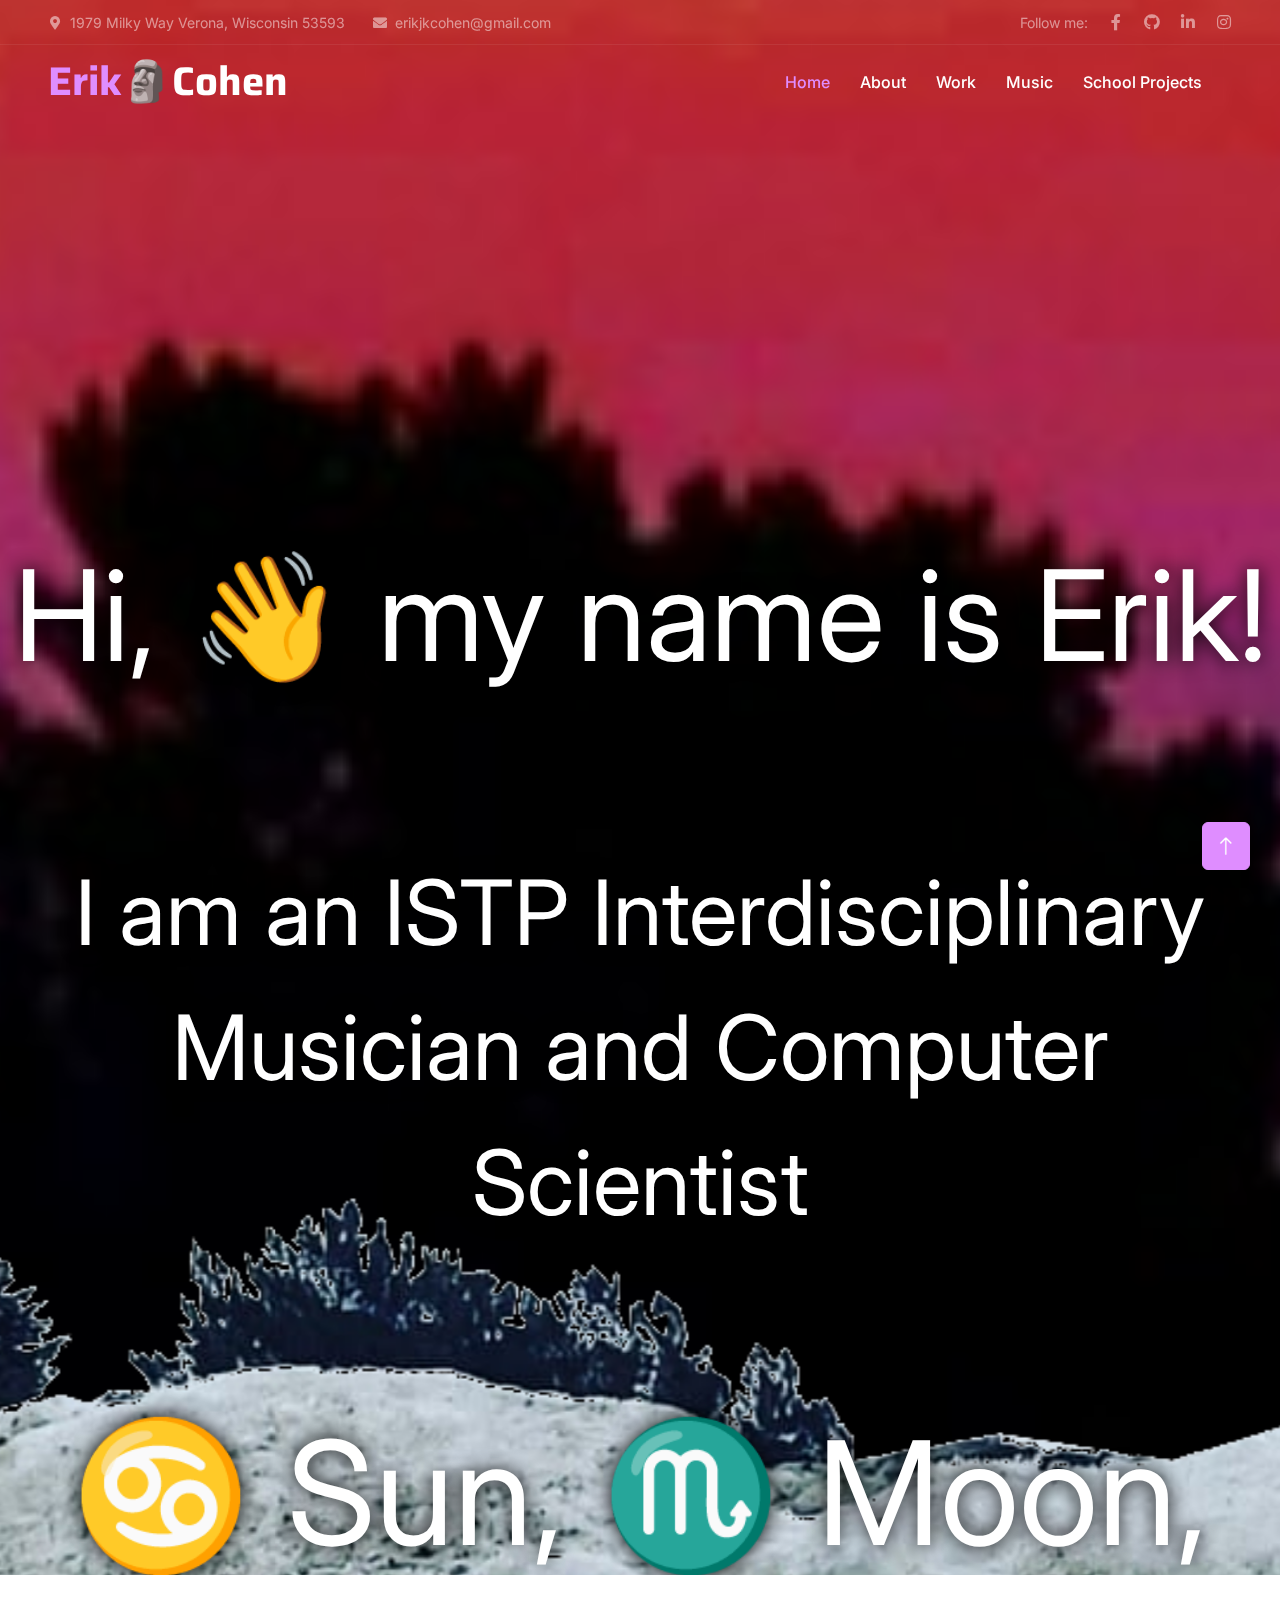
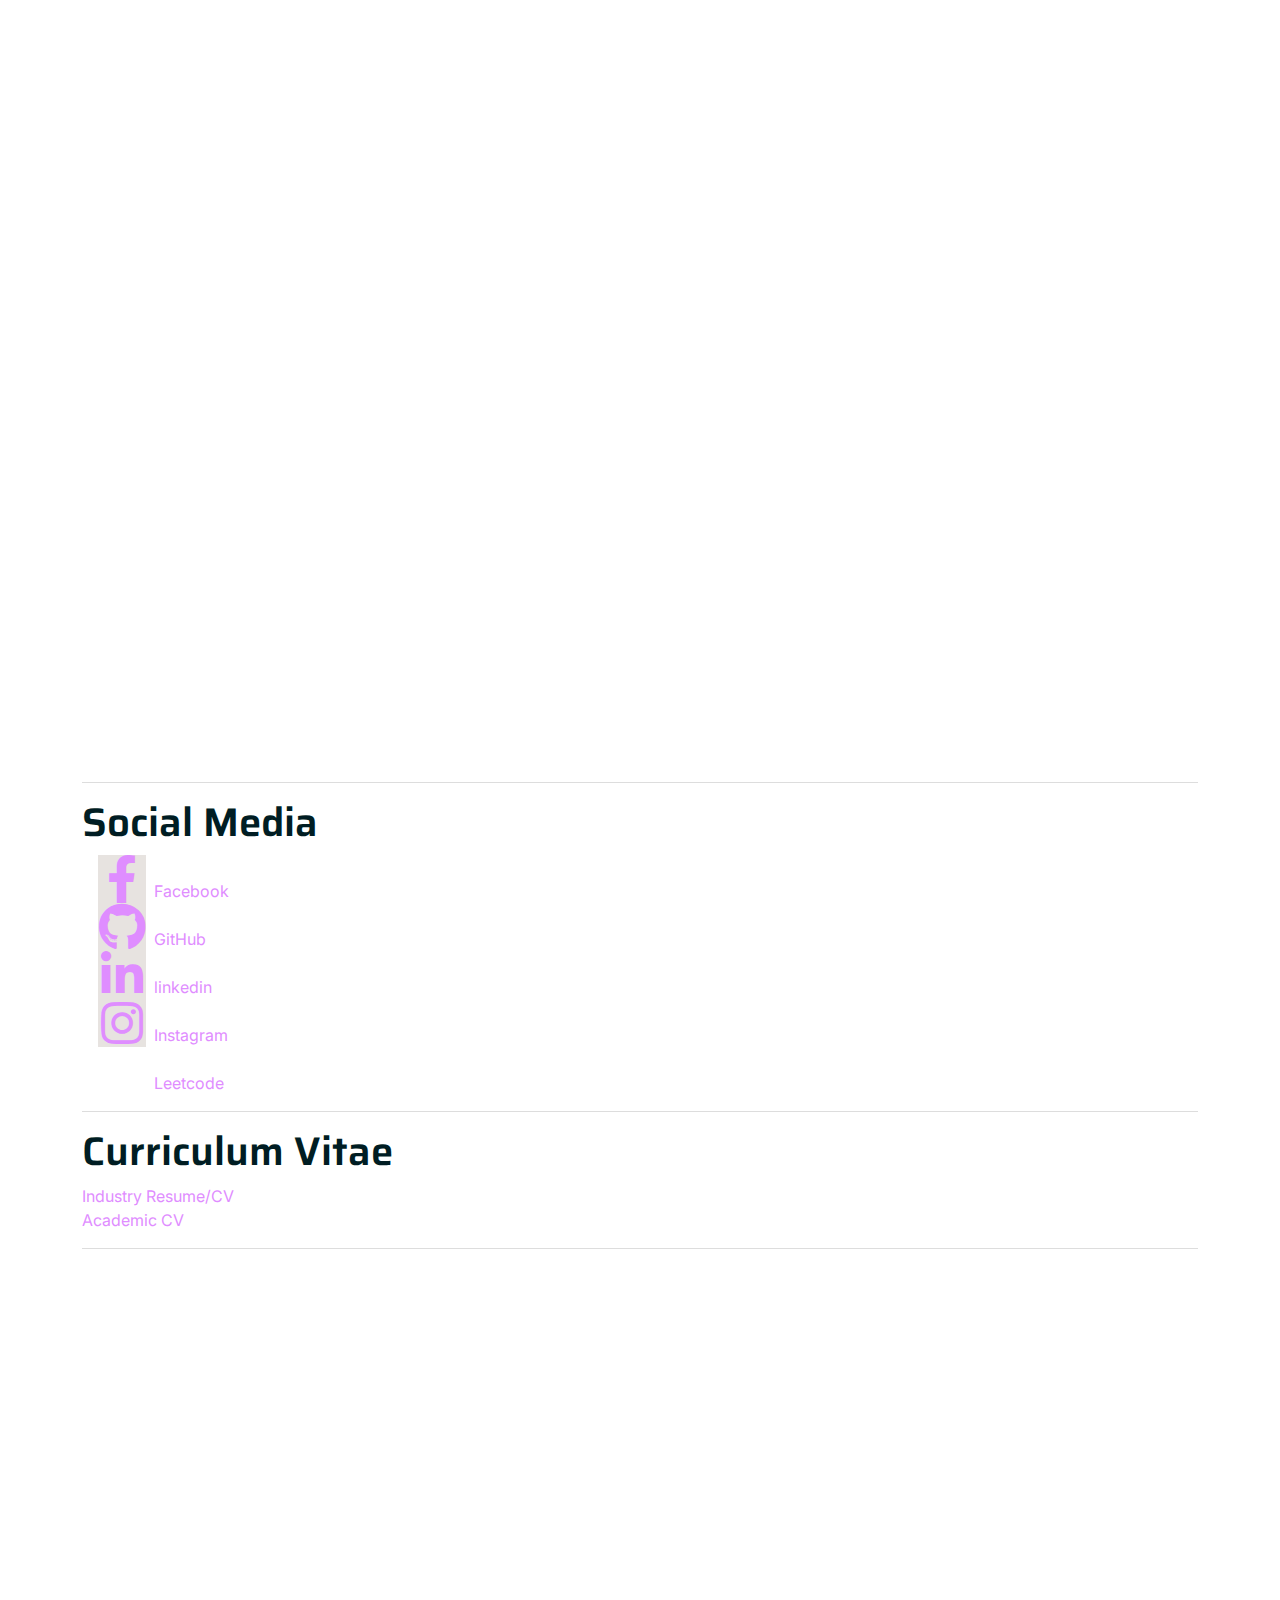
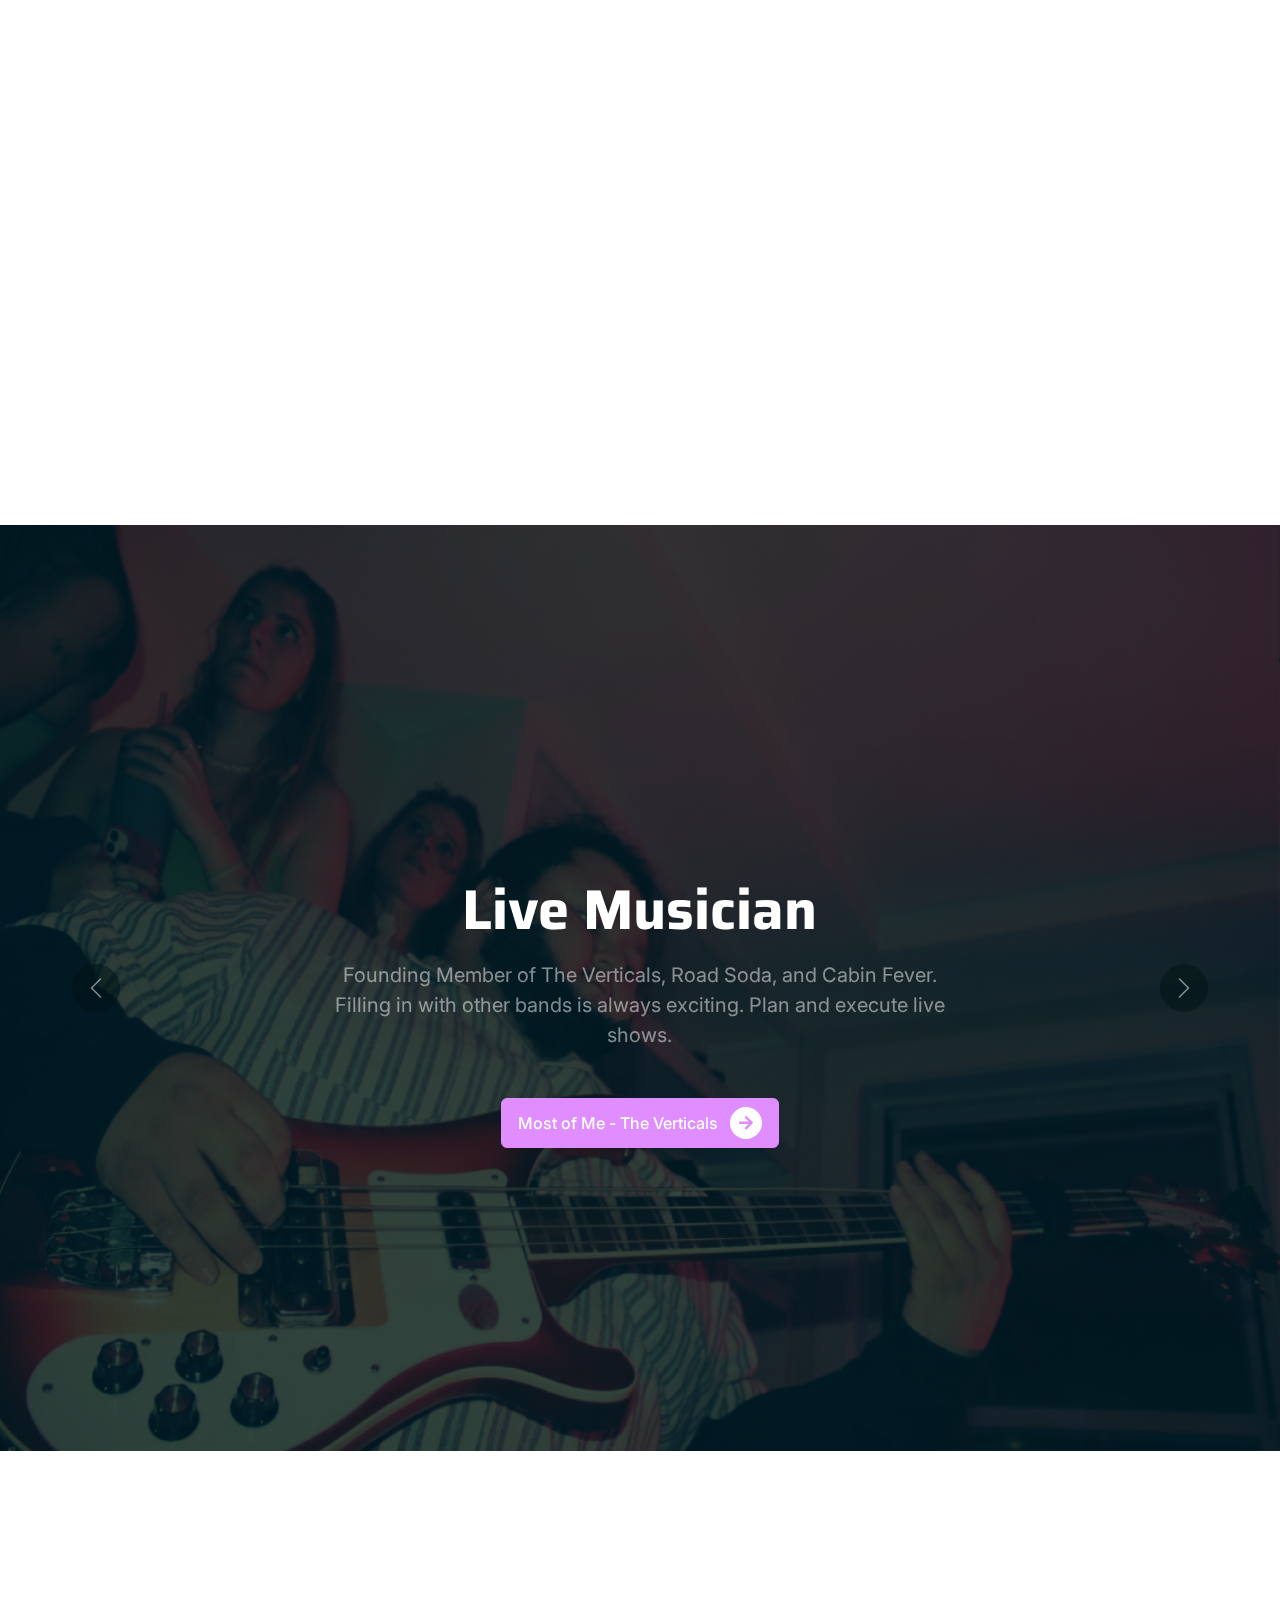
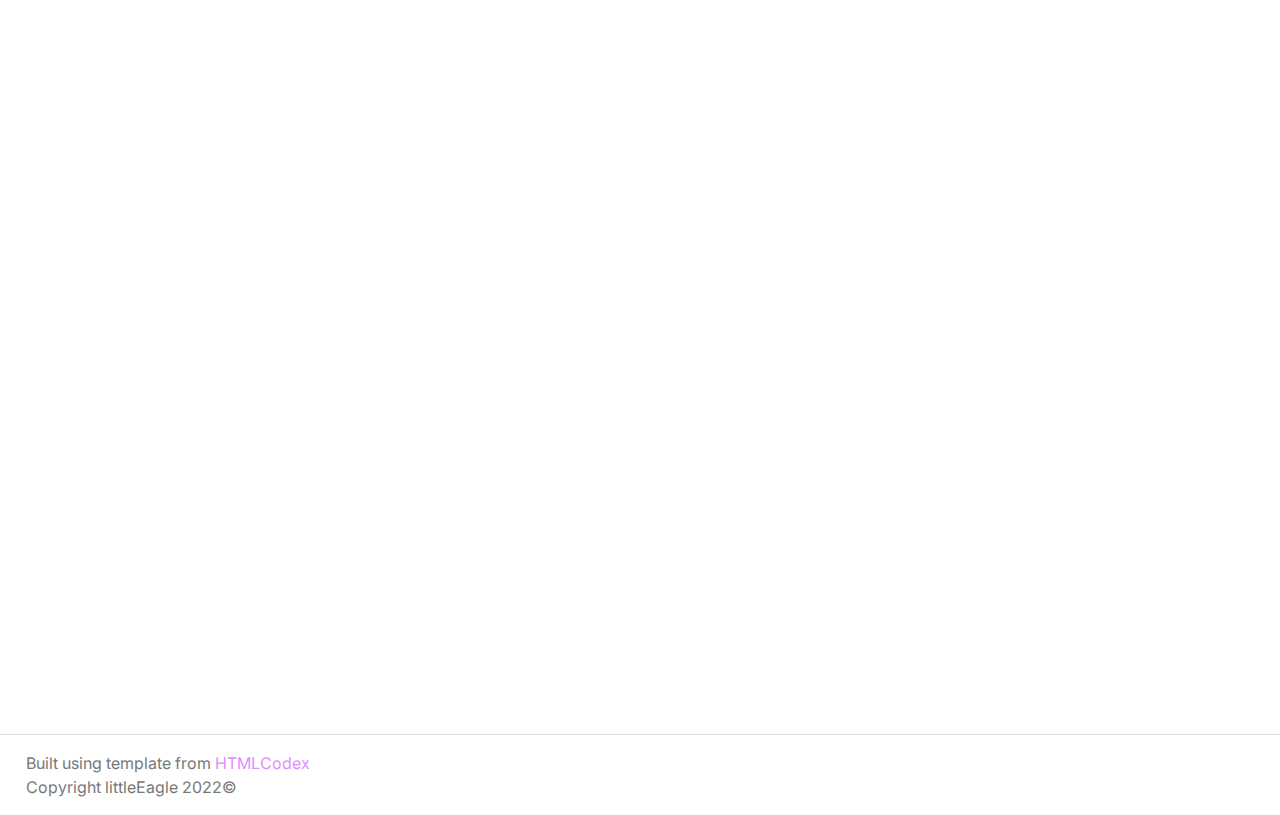
==== commit 2fd04e6e: "re-order" ====
--- a/index.html
+++ b/index.html
@@ -66,9 +66,9 @@
                 <div class="navbar-nav ms-auto p-4 p-lg-0">
                     <a href="index.html" class="nav-item nav-link active">Home</a>
                     <a href="#profile" class="nav-item nav-link">About</a>
-                    <a href="#projects" class="nav-item nav-link">Projects</a>
+                    <a href="#work" class="nav-item nav-link">Work</a>
                     <a href="#music" class="nav-item nav-link">Music</a>
-                    <a href="#epic" class="nav-item nav-link">Epic</a>
+                    <a href="#projects" class="nav-item nav-link">School Projects</a>
                 </div>
             </div>
         </nav>
@@ -148,90 +148,60 @@
     </div>
     <!-- About End -->
 
-    <!-- Team Start -->
-    <div id="projects" class="container-xxl py-5">
+
+    <!-- Work -->
+    <div id="work" class="container-xxl py-5">
         <div class="container">
-            <div class="text-center mx-auto mb-5 wow fadeInUp" data-wow-delay="0.1s" style="max-width: 500px;">
-                <div class="d-inline-block rounded-pill bg-secondary text-primary py-1 px-3 mb-3">Projects</div>
-                <h1 class="display-6 mb-5">Some Projects I Enjoyed From Undergrad</h1>
-            </div>
-            <div class="row g-4">
-                <div class="col-lg-3 col-md-6 wow fadeInUp" data-wow-delay="0.1s">
-                    <div class="team-item position-relative rounded overflow-hidden">
-                        <div class="overflow-hidden">
-                            <video width="100%" height="auto" controls>
-                                <source src="img/8f Guajeos with new.mov">
-                              Your browser does not support the video tag.
-                              </video>
-                        </div>
-                        <div class="team-text bg-light text-center p-4">
-                            <h5>ML Music Visualizer</h5>
-                            <p class="text-primary">
-                                Independent Research Capstone for Interdisciplinary Music Computation. Awarded 2,500$ to conduct research 
-                                at intersection of AI/ML and music. Uses digital music descriptors created by IRCAM to control Google's Biggan.
-                            </p>
-                            <div class="team-social text-center">
-                                <a href="https://github.com/ejcohe22/MUICapstone/"><i class="fab fa-3x fa-github bg-secondary"></i>&nbsp; Open Source AI/ML research repository</a><br/>
-                            </div>
-                        </div>
-                    </div>
-                </div>
-                <div class="col-lg-3 col-md-6 wow fadeInUp pt-5" data-wow-delay="0.3s">
-                    <div class="team-item position-relative pt-5 rounded overflow-hidden">
-                        <div class="overflow-hidden pt-5">
-                            <img class="img-fluid" src="img/DACST.png" alt="">
-                        </div>
-                        <div class="team-text bg-light text-center p-4">
-                            <h5>DACST Database</h5>
-                            <p class="text-primary">NoSQL MongoDB database for the "Draw a Computer Scientist Test". 
-                                Created for CS330: Database Design, Development, and Deployment
-                            <div class="team-social text-center">
-                                <div class="team-social text-center">
-                                    <a href="https://github.com/Makaylahc/DACST"><i class="fab fa-3x fa-github bg-secondary"></i>&nbsp; Extreme Protoyping UX/UI made with Express NodeJS</a><br/>
-                                </div>
-                            </div>
-                        </div>
-                    </div>
-                </div>
-                <div class="col-lg-3 col-md-6 wow fadeInUp " data-wow-delay="0.5s">
-                    <div class="team-item position-relative pt-5 rounded overflow-hidden">
-                        <div class="overflow-hidden pt-5">
-                            <img class="img-fluid" src="img/Todo.png" alt="">
-                        </div>
-                        <div class="team-text bg-light text-center p-4">
-                            <h5>To-do List Application</h5>
-                            <p class="text-primary">CS321 DevOps flask python application that uses a GitHub Action CI Pipeline.</p>
-                            <div class="team-social text-center">
-                                <div class="team-social text-center">
-                                    <a href="https://github.com/ejcohe22/CS321_Project3"><i class="fab fa-3x fa-github bg-secondary"></i>&nbsp; Flask app using Postgresql database</a><br/>
-                                </div>
-                            </div>
-                        </div>
-                    </div>
-                </div>
-                <div class="col-lg-3 col-md-6 wow fadeInUp" data-wow-delay="0.7s">
-                    <div class="team-item position-relative rounded overflow-hidden">
-                        <div class="overflow-hidden">
-                            <img class="img-fluid" src="img/GG5png.png" alt="">
-                        </div>
-                        <div class="team-text bg-light text-center p-4">
-                            <h5>Granular-Granular-Synth</h5>
-                            <p class="text-primary">
-                                Granular-Granular-Synthesis is an interactive art installation that allows users to experience
-                                granular synthesis with actual grains. The system uses the location of sound grains within a box
-                                to take microsamples of a sound and synthesize new sounds.</p>
-                            <div class="team-social text-center">
-                                <a class="prj" href="https://www.instructables.com/Granular-Granular-Synthesis/">Link to the Instructable for this imbedded systems project.</a> <br>
-                            </div>
-                        </div>
-                    </div>
-                </div>
-            </div>
-        </div>
-    </div>
-    <!-- Team End -->
-
-    <!-- Carousel Start -->
+            <div class="text-center mx-auto mb-3 wow fadeInUp" data-wow-delay="0.1s" style="max-width: 500px;">
+                <div class="d-inline-block rounded-pill bg-secondary text-primary py-1 px-3 mb-3">Work</div>
+                <h1 class="display-8 mb-2">I am currently working as an ODBA for Epic Hosting</h1>
+                <p> </p>
+            </div>
+            <div class="owl-carousel testimonial-carousel wow fadeInUp" data-wow-delay="0.1s">
+                <div class="testimonial-item text-center">
+                    <img class="img-fluid bg-light rounded-circle p-2 mx-auto mb-4" src="img/moo-moos.gif" style="width: 200px; height: 200px;">
+                    <div class="testimonial-text rounded text-center p-4">
+                        <h5 class="mb-1">3rd shift ODBA '22 - Present</h5>
+                        <p>
+                            
+                            In addition to performing overnight maintenance and resolving customer incidents, I am the primary for Great Ormond Street Hospital for Children. I also am an active Developer on the team working on automation
+                            projects in Puppet, Puppet Bolt, Ruby, C++, Javascript, M, Svelte, as well as ServiceNow
+                            <br /><br />The gif is of midnight, a cow who was born the month I onboarded 08/2022<br />                   
+                        </p>
+
+
+                        <span class="fst-italic">OS Admin/Server Systems Technical Services/Developer/ServiceNow Champion</span>
+                    </div>
+                </div>
+
+                <div class="testimonial-item text-center">
+                    <img class="img-fluid bg-light rounded-circle p-2 mx-auto mb-4" src="img/WMHB.jpg" style="width: 190px; height: 190px;">
+                    <div class="testimonial-text rounded text-center p-4">
+                        <h5 class="mb-1">Studio Manager WMHB Colby Radio '20-'22</h5>
+                        <p>Maintain studio space and gear. Operate and instruct community members on proper use of recording and broadcasting equipment.</p>
+                        <span class="fst-italic ">
+                            <a class="btn btn-light py-2 px-3 animated slideInDown" href="https://www.wmhbradio.org/">
+                            WMHB Studios
+                        </a></span>
+                    </div>
+                </div>
+                                <!--
+                <div class="testimonial-item text-center">
+                    <img class="img-fluid bg-light rounded-circle p-2 mx-auto mb-4" src="img/testimonial-3.jpg" style="width: 100px; height: 100px;">
+                    <div class="testimonial-text rounded text-center p-4">
+                        <p>Clita clita tempor justo dolor ipsum amet kasd amet duo justo duo duo labore sed sed. Magna ut diam sit et amet stet eos sed clita erat magna elitr erat sit sit erat at rebum justo sea clita.</p>
+                        <h5 class="mb-1">Doner Name</h5>
+                        <span class="fst-italic">Profession</span>
+                    </div>
+                </div> 
+                -->
+            </div>
+        </div>
+    </div>
+    <!-- /Work -->
+
+
+    <!-- Music -->
     <div id="music" class="container-fluid p-0 mb-5">
         <div id="header-carousel" class="carousel slide" data-bs-ride="carousel">
             <div class="carousel-inner">
@@ -242,9 +212,9 @@
                             <div class="row justify-content-center">
                                 <div class="col-lg-7 pt-5">
                                     <h1 class="display-4 text-white mb-3 animated slideInDown">Electronic Music Production</h1>
-                                    <p class="fs-5 text-white-50 mb-5 animated slideInDown">Intrested in all things sonic. Driven by the posibilities of maximialism.</p>
+                                    <p class="fs-5 text-white-50 mb-5 animated slideInDown">Intrested in all things sonic. Adding technology into the mix helps to drive absurd maximialism.</p>
                                     <a class="btn btn-primary py-2 px-3 animated slideInDown" href="https://open.spotify.com/album/271ksDLLgEbhNniL1ITeEJ?si=IrJCWMnASHOdkekgH3nv1w">
-                                        Breathing on Manual - A Hyper Pop album made in colaboration with Ben Lawlor
+                                        Breathing on Manual - Covid HyperPop album with Ben Lawlor
                                         <div class="d-inline-flex btn-sm-square bg-white text-primary rounded-circle ms-2">
                                             <i class="fa fa-arrow-right"></i>
                                         </div>
@@ -254,7 +224,7 @@
                         </div>
                     </div>
                 </div>
-                <div class="carousel-item">
+                <div class="carousel-item active">
                     <img class="w-100" src="img/erik.png" alt="Image">
                     <div class="carousel-caption">
                         <div class="container">
@@ -273,26 +243,6 @@
                         </div>
                     </div>
                 </div>
-                <div class="carousel-item active">
-                    <img class="w-100" src="img/WMHB.jpg" alt="Image">
-                    <div class="carousel-caption">
-                        <div class="container">
-                            <div class="row justify-content-center">
-                                <div class="col-lg-7 pt-8">
-                                    <h1 class="display-4 text-white mb-3 animated slideInDown">Studio Manager WMHB Colby Radio '20-'22</h1>
-                                    <p class="fs-5 text-white-50 mb-5 animated slideInDown">Maintain studio space and gear. Operate and instruct community members on proper use of recording and broadcasting equipment,</p>
-                                    <a class="btn btn-primary py-2 px-3 animated slideInDown" href="https://www.wmhbradio.org/staff/">
-                                        WMHB Studios
-                                        <div class="d-inline-flex btn-sm-square bg-white text-primary rounded-circle ms-2">
-                                            <i class="fa fa-arrow-right"></i>
-                                        </div>
-                                    </a>
-                                </div>
-                            </div>
-                        </div>
-                    </div>
-                </div>
-
             </div>
             <button class="carousel-control-prev" type="button" data-bs-target="#header-carousel"
                 data-bs-slide="prev">
@@ -306,50 +256,91 @@
             </button>
         </div>
     </div>
-    <!-- Carousel End -->
-
-    <!-- Testimonial Start -->
-    <div id="epic" class="container-xxl py-5">
+    <!-- /Music -->
+
+
+    <!-- Colby Projects -->
+    <div id="projects" class="container-xxl py-5">
         <div class="container">
-            <div class="text-center mx-auto mb-3 wow fadeInUp" data-wow-delay="0.1s" style="max-width: 500px;">
-                <div class="d-inline-block rounded-pill bg-secondary text-primary py-1 px-3 mb-3">Career at Epic</div>
-                <h1 class="display-8 mb-2">I am currently working as an ODBA for Epic Hosting</h1>
-                <p> This is midnight, a baby cow who was born the month I onboarded 08/2022</p>
-            </div>
-            <div class="owl-carousel testimonial-carousel wow fadeInUp" data-wow-delay="0.1s">
-                <div class="testimonial-item text-center">
-                    <img class="img-fluid bg-light rounded-circle p-2 mx-auto mb-4" src="img/moo-moos.gif" style="width: 200px; height: 200px;">
-                    <div class="testimonial-text rounded text-center p-4">
-                        <h5 class="mb-1">3rd shift ODBA</h5>
-                        <p>
-                            In addition to performing overnight maintenance and resolving customer incidents, I am the primary for Great Ormond Street Hospital for Children. I also am an active Developer on the team working on automation
-                            projects in Puppet, Puppet Bolt, Ruby, C++, Javascript, M, Svelte, as well as ServiceNow</p>
-
-                        <span class="fst-italic">OS Admin/Server Systems Technical Services/Developer/ServiceNow Champion</span>
-                    </div>
-                </div>
-                <!--
-                <div class="testimonial-item text-center">
-                    <img class="img-fluid bg-light rounded-circle p-2 mx-auto mb-4" src="img/testimonial-2.jpg" style="width: 100px; height: 100px;">
-                    <div class="testimonial-text rounded text-center p-4">
-                        <p>Clita clita tempor justo dolor ipsum amet kasd amet duo justo duo duo labore sed sed. Magna ut diam sit et amet stet eos sed clita erat magna elitr erat sit sit erat at rebum justo sea clita.</p>
-                        <h5 class="mb-1">Doner Name</h5>
-                        <span class="fst-italic">Profession</span>
-                    </div>
-                </div>
-                <div class="testimonial-item text-center">
-                    <img class="img-fluid bg-light rounded-circle p-2 mx-auto mb-4" src="img/testimonial-3.jpg" style="width: 100px; height: 100px;">
-                    <div class="testimonial-text rounded text-center p-4">
-                        <p>Clita clita tempor justo dolor ipsum amet kasd amet duo justo duo duo labore sed sed. Magna ut diam sit et amet stet eos sed clita erat magna elitr erat sit sit erat at rebum justo sea clita.</p>
-                        <h5 class="mb-1">Doner Name</h5>
-                        <span class="fst-italic">Profession</span>
-                    </div>
-                </div> 
-                -->
-            </div>
-        </div>
-    </div>
-
+            <div class="text-center mx-auto mb-5 wow fadeInUp" data-wow-delay="0.1s" style="max-width: 500px;">
+                <div class="d-inline-block rounded-pill bg-secondary text-primary py-1 px-3 mb-3">Projects</div>
+                <h1 class="display-6 mb-5">Some Projects I Enjoyed From Undergrad</h1>
+            </div>
+            <div class="row g-4">
+                <div class="col-lg-3 col-md-6 wow fadeInUp" data-wow-delay="0.1s">
+                    <div class="team-item position-relative rounded overflow-hidden">
+                        <div class="overflow-hidden">
+                            <video width="100%" height="200px" controls>
+                                <source src="img/8f Guajeos with new.mov">
+                              Your browser does not support the video tag.
+                              </video>
+                        </div>
+                        <div class="team-text bg-light text-center p-4">
+                            <h5>ML Music Visualizer</h5>
+                            <p class="text-primary">
+                                Independent Research Capstone for Interdisciplinary Music Computation. Awarded 2,500$ to conduct research 
+                                at intersection of AI/ML and music. Uses digital music descriptors created by IRCAM to control Google's Biggan.
+                            </p>
+                            <div class="team-social text-center">
+                                <a href="https://github.com/ejcohe22/MUICapstone/"><i class="fab fa-3x fa-github bg-secondary"></i>&nbsp; Open Source AI/ML research repository</a><br/>
+                            </div>
+                        </div>
+                    </div>
+                </div>
+                <div class="col-lg-3 col-md-6 wow fadeInUp" data-wow-delay="0.3s">
+                    <div class="team-item position-relative pt-3 rounded overflow-hidden">
+                        <div class="overflow-hidden pt-5">
+                            <img class="img-fluid" src="img/DACST.png" alt="">
+                        </div>
+                        <div class="team-text bg-light text-center p-4">
+                            <h5>DACST Database</h5>
+                            <p class="text-primary">NoSQL MongoDB database for the "Draw a Computer Scientist Test". 
+                                Created for CS330: Database Design, Development, and Deployment
+                            <div class="team-social text-center">
+                                <div class="team-social text-center">
+                                    <a href="https://github.com/Makaylahc/DACST"><i class="fab fa-3x fa-github bg-secondary"></i>&nbsp; Extreme Protoyping UX/UI made with Express NodeJS</a><br/>
+                                </div>
+                            </div>
+                        </div>
+                    </div>
+                </div>
+                <div class="col-lg-3 col-md-1 wow fadeInUp " data-wow-delay="0.5s">
+                    <div class="team-item position-relative rounded overflow-hidden">
+                        <div class="overflow-hidden pt-2">
+                            <img class="img-fluid" src="img/Todo.png" alt="">
+                        </div>
+                        <div class="team-text bg-light text-center p-4">
+                            <h5>To-do List Application</h5>
+                            <p class="text-primary">CS321 DevOps flask python application that uses a GitHub Action CI Pipeline.</p>
+                            <div class="team-social text-center">
+                                <div class="team-social text-center">
+                                    <a href="https://github.com/ejcohe22/CS321_Project3"><i class="fab fa-3x fa-github bg-secondary"></i>&nbsp; Flask app using Postgresql database</a><br/>
+                                </div>
+                            </div>
+                        </div>
+                    </div>
+                </div>
+                <div class="col-lg-3 col-md-6 wow fadeInUp" data-wow-delay="0.7s">
+                    <div class="team-item position-relative  pt-5 overflow-hidden">
+                        <div class="overflow-hidden">
+                            <img class="img-fluid" src="img/GG5png.png" alt="">
+                        </div>
+                        <div class="team-text bg-light text-center p-4">
+                            <h5>Granular-Granular-Synth</h5>
+                            <p class="text-primary">
+                                Granular-Granular-Synthesis is an interactive art installation that allows users to experience
+                                granular synthesis with actual grains. The system uses the location of sound grains within a box
+                                to take microsamples of a sound and synthesize new sounds.</p>
+                            <div class="team-social text-center">
+                                <a class="prj" href="https://www.instructables.com/Granular-Granular-Synthesis/">Link to the Instructable for this imbedded systems project.</a> <br>
+                            </div>
+                        </div>
+                    </div>
+                </div>
+            </div>
+        </div>
+    </div>
+    <!-- /Colby Projects -->
 
 
     <!-- Back to Top -->
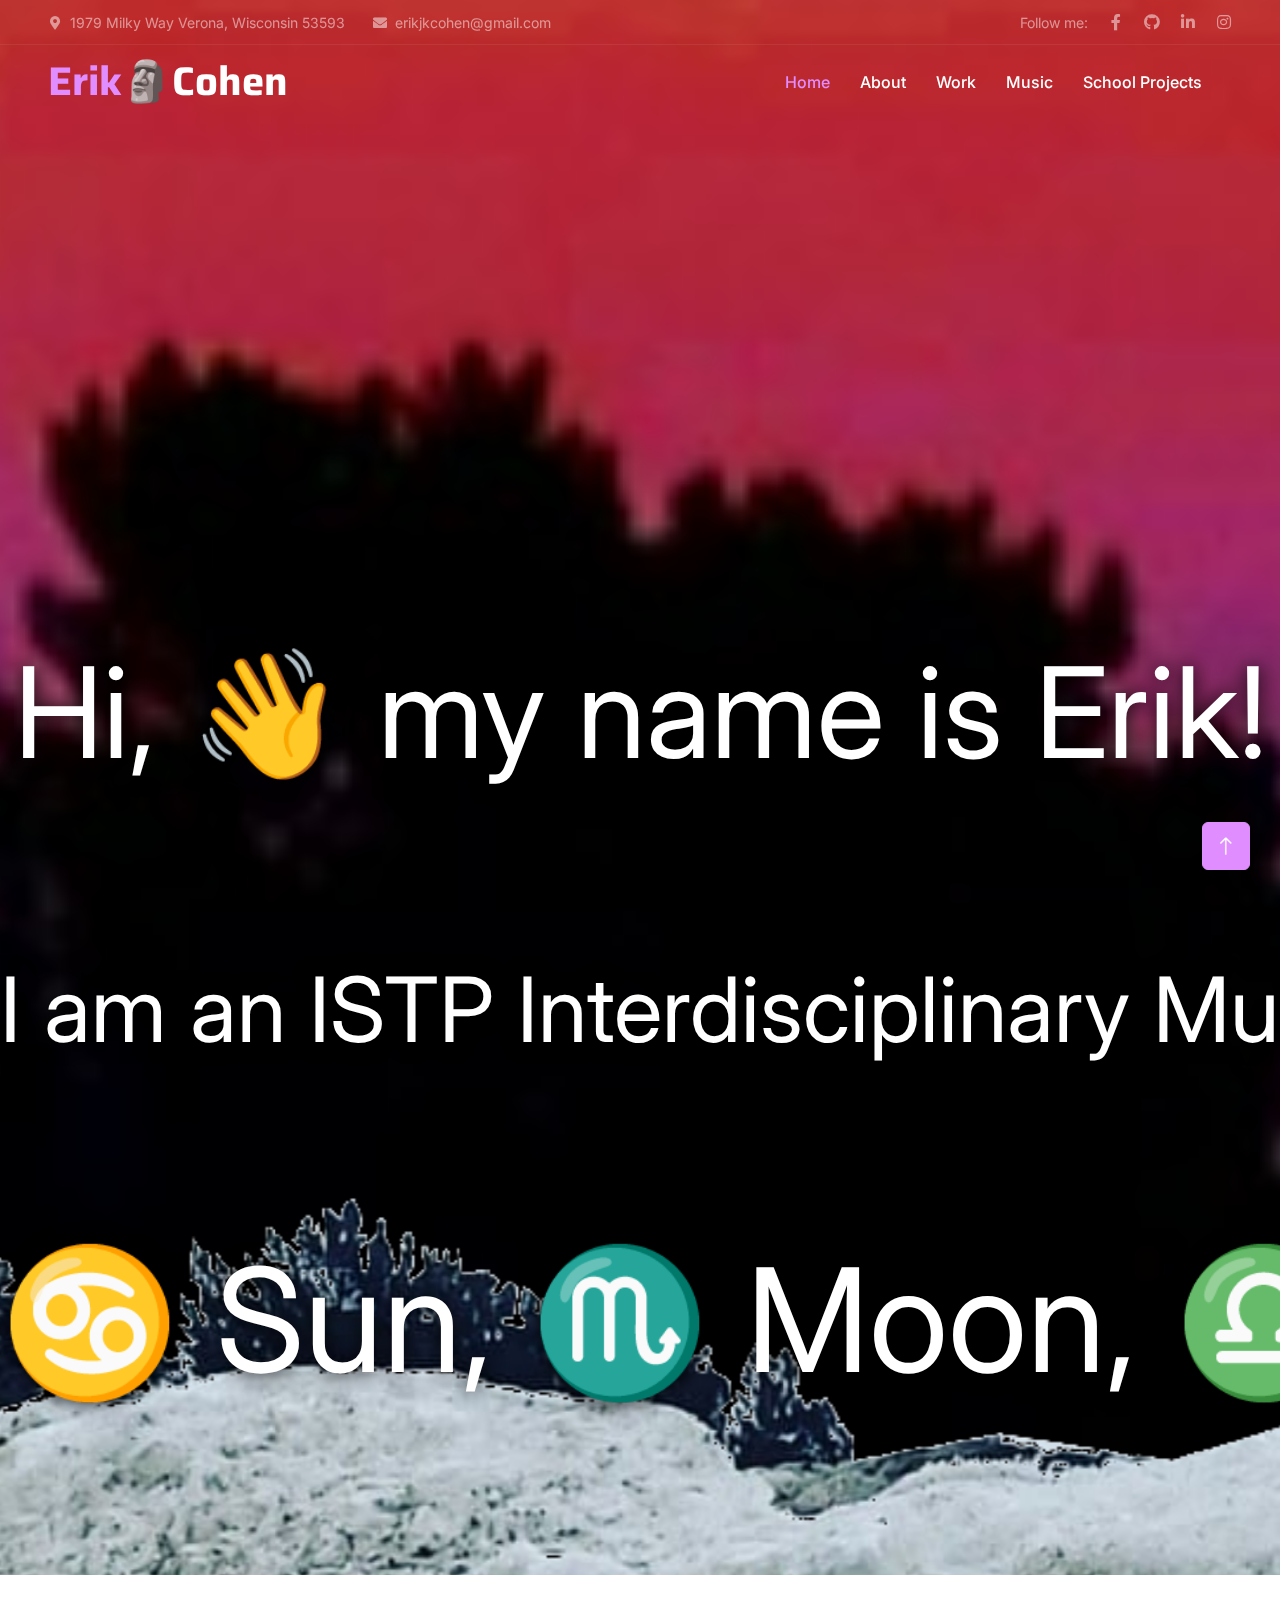
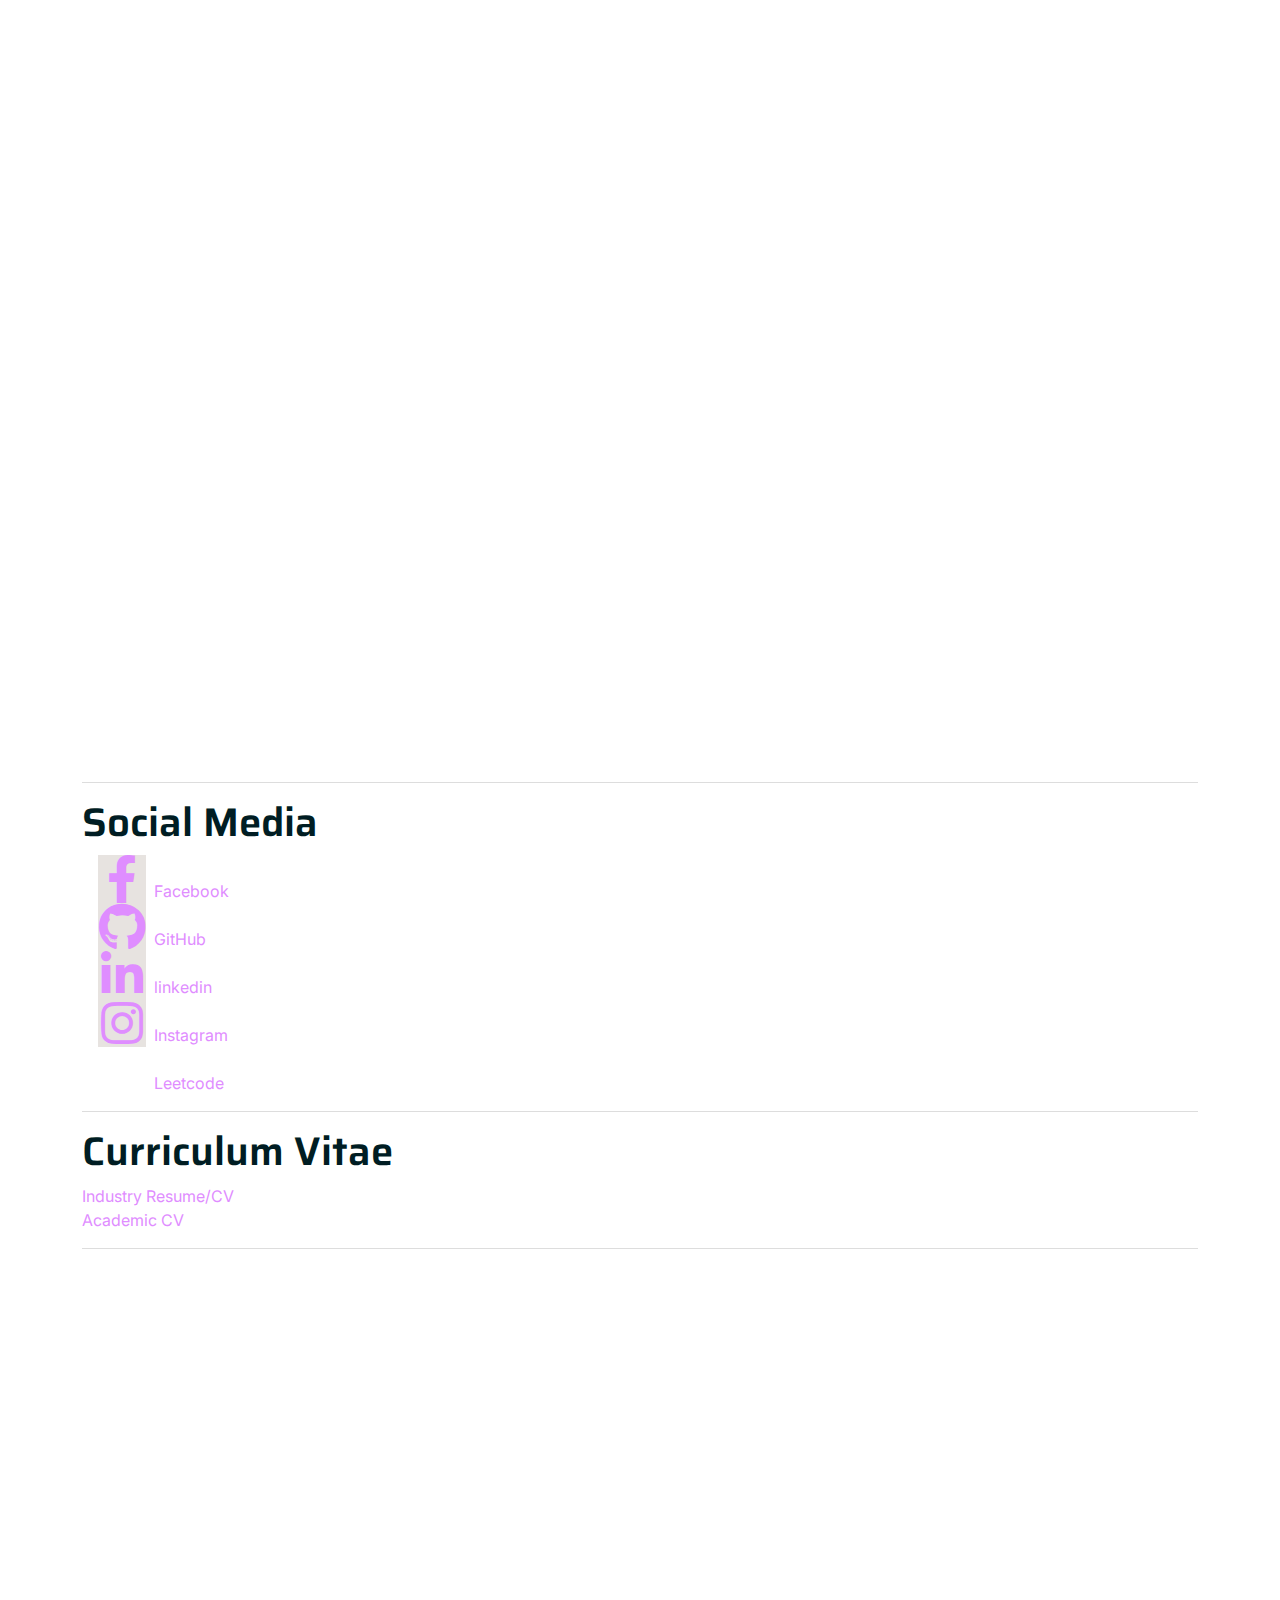
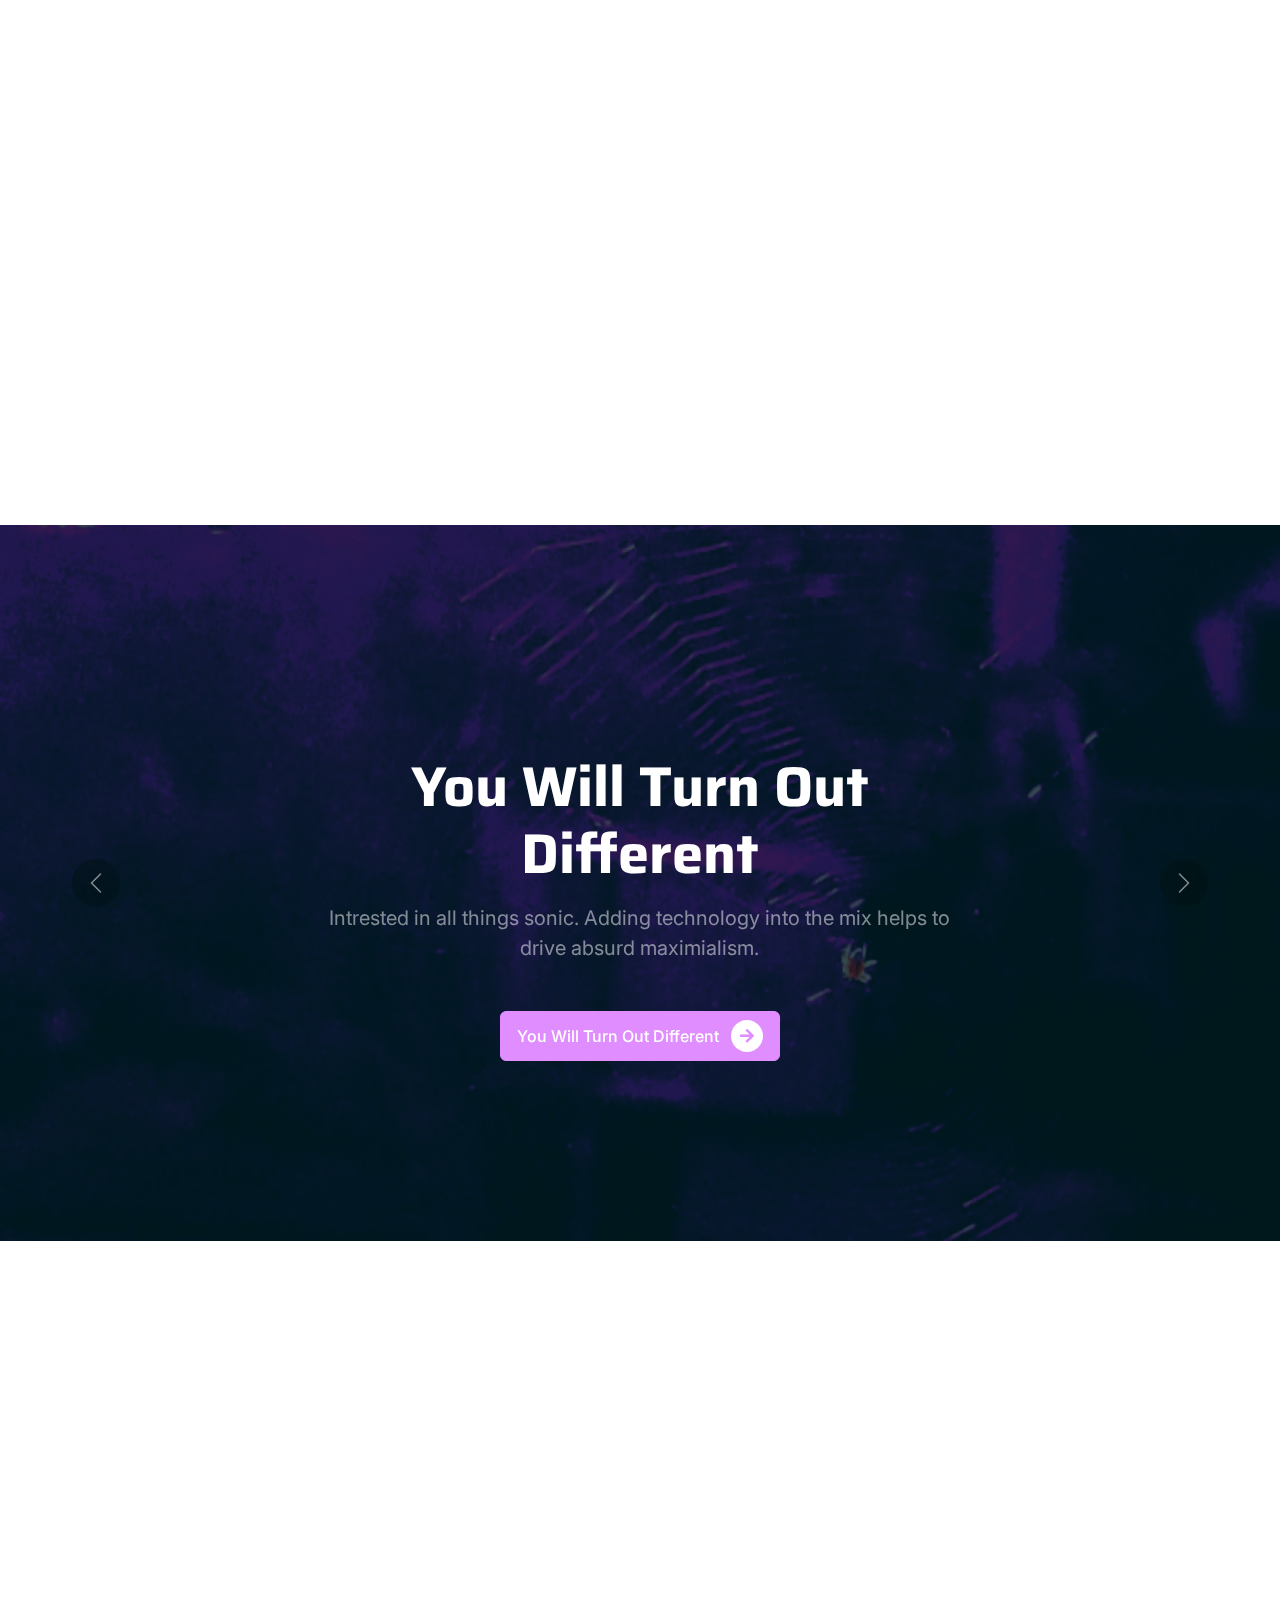
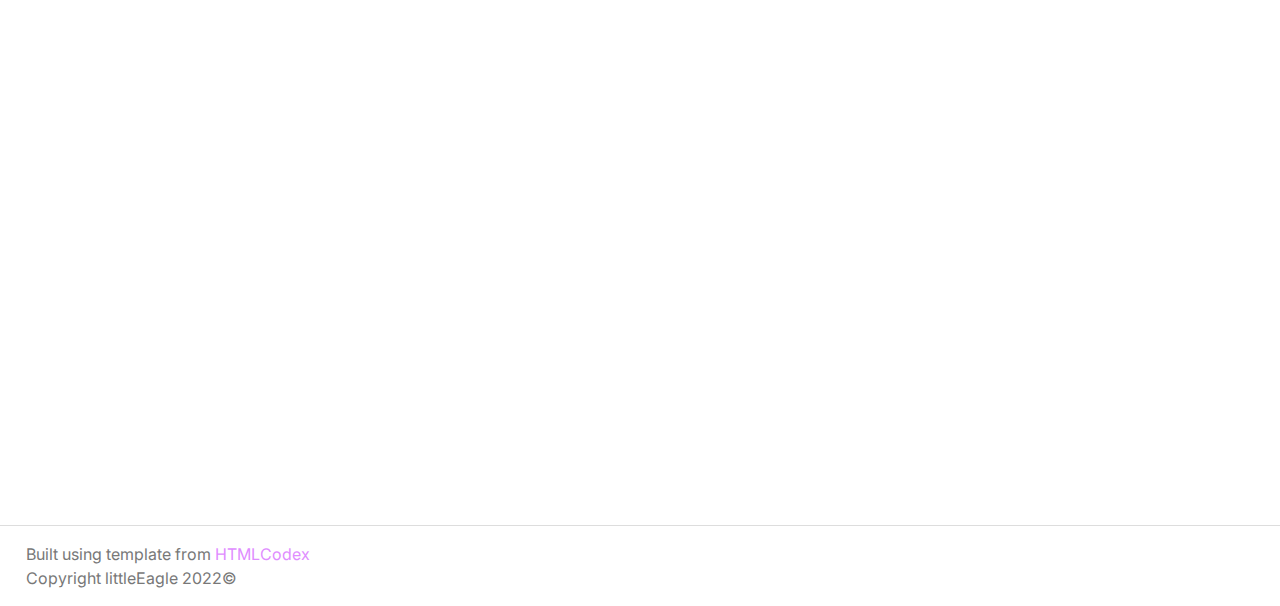
==== commit 07854f1c: "better formatting" ====
--- a/index.html
+++ b/index.html
@@ -175,6 +175,18 @@
                 </div>
 
                 <div class="testimonial-item text-center">
+                    <img class="img-fluid bg-light rounded-circle p-2 mx-auto mb-4" src="img/colby.jpeg" style="width: 190px; height: 190px;">
+                    <div class="testimonial-text rounded text-center p-4">
+                        <h5 class="mb-1">Summer '21 Research Assistant</h5>
+                        <p>Rapid prototyping and Human-Computer Interaction, developing functioning platform on schedule</p>
+                        <span class="fst-italic ">
+                            <a class="btn btn-light py-2 px-3 animated slideInDown" href="https://cs.colby.edu/">
+                                Colby Computer Science Department
+                        </a></span>
+                    </div>
+                </div>
+
+                <div class="testimonial-item text-center">
                     <img class="img-fluid bg-light rounded-circle p-2 mx-auto mb-4" src="img/WMHB.jpg" style="width: 190px; height: 190px;">
                     <div class="testimonial-text rounded text-center p-4">
                         <h5 class="mb-1">Studio Manager WMHB Colby Radio '20-'22</h5>
@@ -205,16 +217,16 @@
     <div id="music" class="container-fluid p-0 mb-5">
         <div id="header-carousel" class="carousel slide" data-bs-ride="carousel">
             <div class="carousel-inner">
-                <div class="carousel-item">
-                    <img class="w-100" src="img/BOM.png" alt="Image">
+                <div class="carousel-item active">
+                    <img class="w-100" src="img/20230711_081640.jpg" alt="Image">
                     <div class="carousel-caption">
                         <div class="container">
                             <div class="row justify-content-center">
                                 <div class="col-lg-7 pt-5">
-                                    <h1 class="display-4 text-white mb-3 animated slideInDown">Electronic Music Production</h1>
+                                    <h1 class="display-4 text-white mb-3 animated slideInDown">You Will Turn Out Different</h1>
                                     <p class="fs-5 text-white-50 mb-5 animated slideInDown">Intrested in all things sonic. Adding technology into the mix helps to drive absurd maximialism.</p>
-                                    <a class="btn btn-primary py-2 px-3 animated slideInDown" href="https://open.spotify.com/album/271ksDLLgEbhNniL1ITeEJ?si=IrJCWMnASHOdkekgH3nv1w">
-                                        Breathing on Manual - Covid HyperPop album with Ben Lawlor
+                                    <a class="btn btn-primary py-2 px-3 animated slideInDown" href="https://open.spotify.com/track/0vqUlJHJzYqybCczlcsqW4?si=381d61a4f28f469f">
+                                        You Will Turn Out Different
                                         <div class="d-inline-flex btn-sm-square bg-white text-primary rounded-circle ms-2">
                                             <i class="fa fa-arrow-right"></i>
                                         </div>
@@ -224,7 +236,7 @@
                         </div>
                     </div>
                 </div>
-                <div class="carousel-item active">
+                <div class="carousel-item">
                     <img class="w-100" src="img/erik.png" alt="Image">
                     <div class="carousel-caption">
                         <div class="container">
@@ -243,7 +255,44 @@
                         </div>
                     </div>
                 </div>
-            </div>
+                <div class="carousel-item">
+                    <img class="w-100" src="img/BOM.png" alt="Image">
+                    <div class="carousel-caption">
+                        <div class="container">
+                            <div class="row justify-content-center">
+                                <div class="col-lg-7 pt-5">
+                                    <h1 class="display-4 text-white mb-3 animated slideInDown">Breathing on Manual EP</h1>
+                                    <p class="fs-5 text-white-50 mb-5 animated slideInDown"></p>
+                                    <a class="btn btn-primary py-2 px-3 animated slideInDown" href="https://open.spotify.com/album/271ksDLLgEbhNniL1ITeEJ?si=IrJCWMnASHOdkekgH3nv1w">
+                                        Breathing on Manual - Covid HyperPop album with Ben Lawlor
+                                        <div class="d-inline-flex btn-sm-square bg-white text-primary rounded-circle ms-2">
+                                            <i class="fa fa-arrow-right"></i>
+                                        </div>
+                                    </a>
+                                </div>
+                            </div>
+                        </div>
+                    </div>
+                </div>
+                <div class="carousel-item">
+                    <img class="w-100" src="img/20230711_080716.jpg" alt="Image">
+                    <div class="carousel-caption">
+                        <div class="container">
+                            <div class="row justify-content-center">
+                                <div class="col-lg-7 pt-5">
+                                    <h1 class="display-4 text-white mb-3 animated slideInDown">Adolescent Again EP</h1>
+                                    <p class="fs-5 text-white-50 mb-5 animated slideInDown"></p>
+                                    <a class="btn btn-primary py-2 px-3 animated slideInDown" href="https://open.spotify.com/album/3AEBwVRWHTxuMhqqmP6w6t?si=KmiwY9qvTXie5cAxRoajAA">
+                                        Adolescent Again - Recorded @ Drexel August '19
+                                        <div class="d-inline-flex btn-sm-square bg-white text-primary rounded-circle ms-2">
+                                            <i class="fa fa-arrow-right"></i>
+                                        </div>
+                                    </a>
+                                </div>
+                            </div>
+                        </div>
+                    </div>
+                </div>
             <button class="carousel-control-prev" type="button" data-bs-target="#header-carousel"
                 data-bs-slide="prev">
                 <span class="carousel-control-prev-icon" aria-hidden="true"></span>
@@ -255,6 +304,7 @@
                 <span class="visually-hidden">Next</span>
             </button>
         </div>
+        </div>
     </div>
     <!-- /Music -->
 
--- a/css/style.css
+++ b/css/style.css
@@ -253,8 +253,8 @@
 
 .btn-group .btn-light:hover,
 .btn-group input[type="radio"]:checked+label {
-    color: var(--primary);
-    border-color: var(--primary);
+    color: #df8dff;
+    border-color: #df8dff;
 }
 
 
@@ -297,7 +297,7 @@
 }
 
 .team-item .team-social .btn:hover {
-    color: #FFFFFF;
+    color: #011215;
     background: var(--primary);
 }
 
@@ -356,7 +356,7 @@
 }
 
 .testimonial-carousel .owl-item.center .testimonial-text * {
-    color: var(--light) !important;
+    color: #011215 !important;
 }
 
 .testimonial-carousel .owl-item.center .testimonial-item img {
@@ -402,7 +402,7 @@
     margin-bottom: 5px;
     padding: 0;
     text-align: left;
-    color: rgba(255,255,255,0.5);
+    color: #df8dff;
     font-weight: normal;
     text-transform: capitalize;
     transition: .3s;
@@ -413,7 +413,7 @@
     content: "\f105";
     font-family: "Font Awesome 5 Free";
     font-weight: 900;
-    color: rgba(255,255,255,0.5);
+    color: #df8dff;
     margin-right: 10px;
 }
 
@@ -429,8 +429,8 @@
 }
 
 .footer .btn.btn-square:hover {
-    color: var(--secondary);
-    border-color: var(--light);
+    color: #df8dff;
+    border-color: #ece0d8;
 }
 
 .footer .copyright {
@@ -440,11 +440,11 @@
 }
 
 .footer .copyright a {
-    color: var(--secondary);
+    color: #011215;
 }
 
 .footer .copyright a:hover {
-    color: var(--primary);
+    color: #df8dff;
 }
   /* parallax "viewport" */
 .parallax {
@@ -456,10 +456,19 @@
   
     overflow-x: hidden;
     overflow-y: auto;
+    white-space: nowrap;
     
     perspective: 40px;
     transform-style: preserve-3d;
     
+}
+
+.parallax {
+    -ms-overflow-style: none;  /* Internet Explorer 10+ */
+    scrollbar-width: none;  /* Firefox */
+}
+.parallax::-webkit-scrollbar { 
+    display: none;  /* Safari and Chrome */
 }
   
 .parallax-layer {
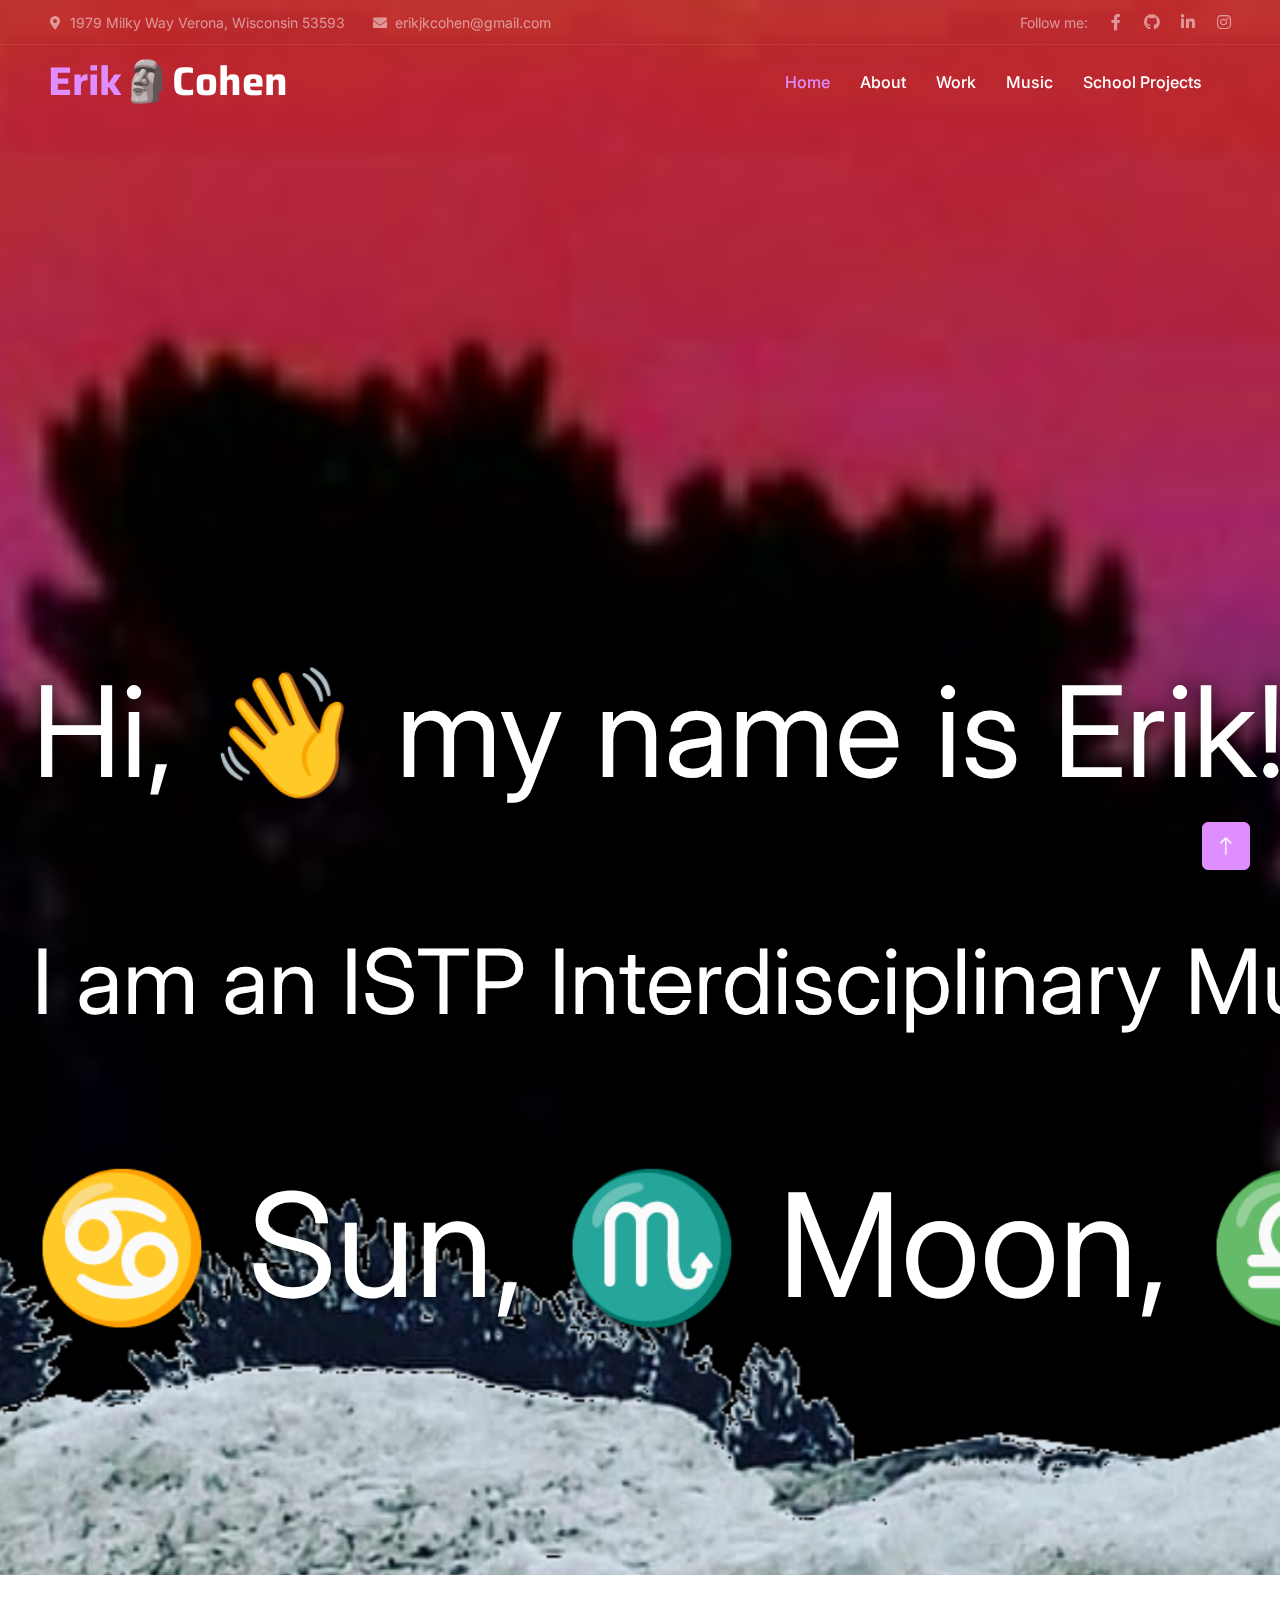
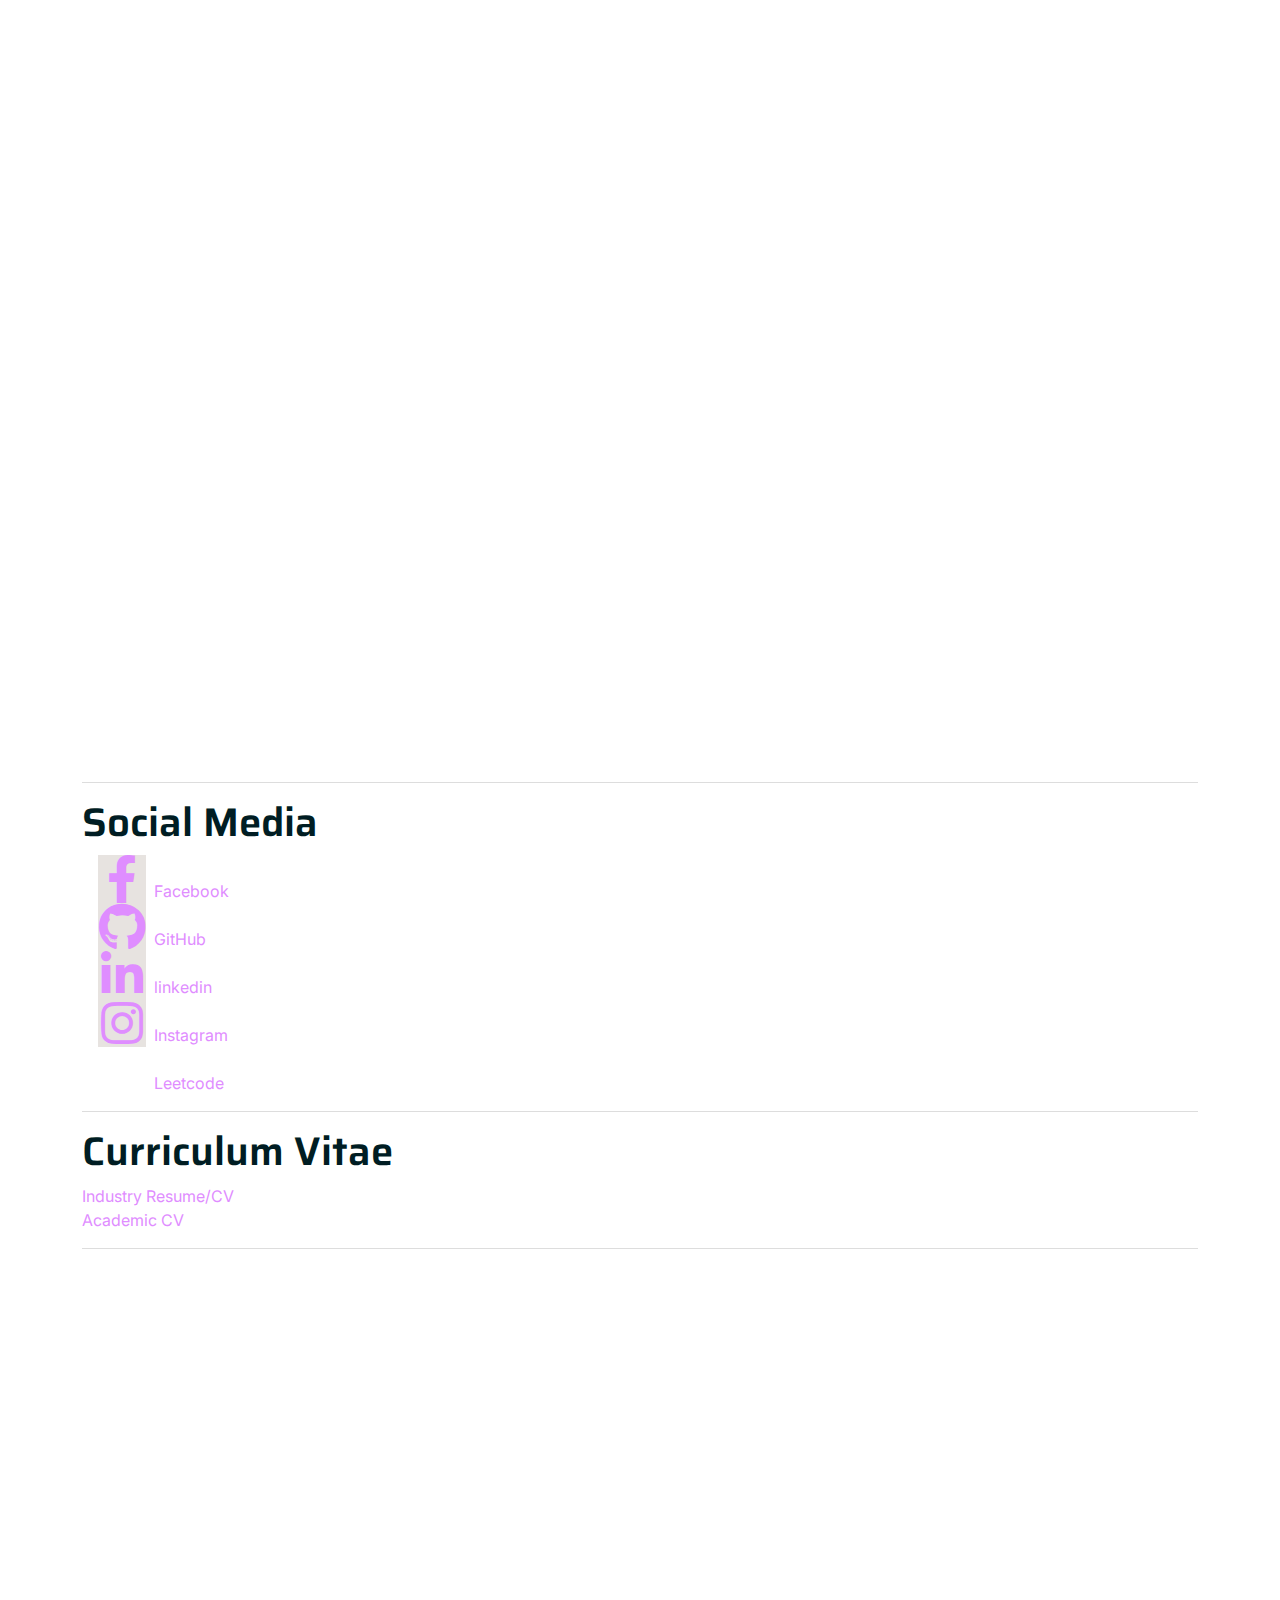
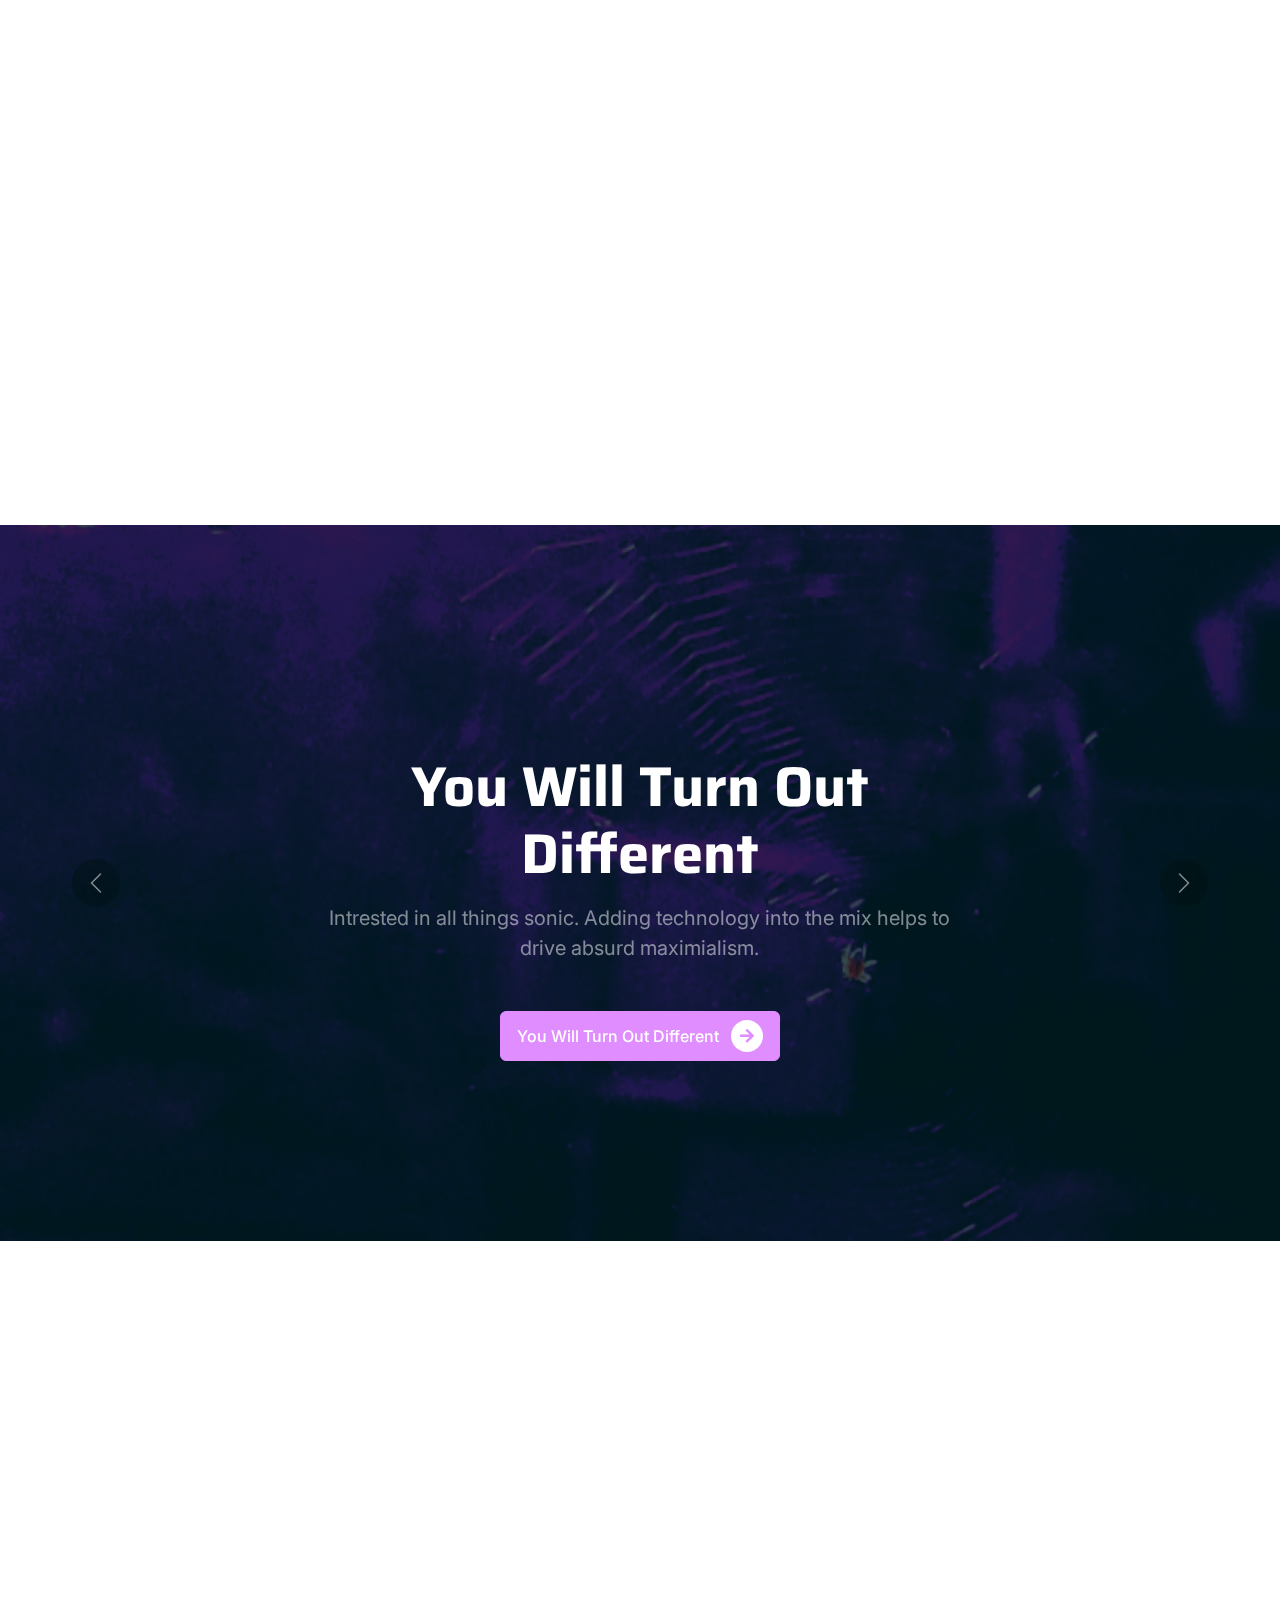
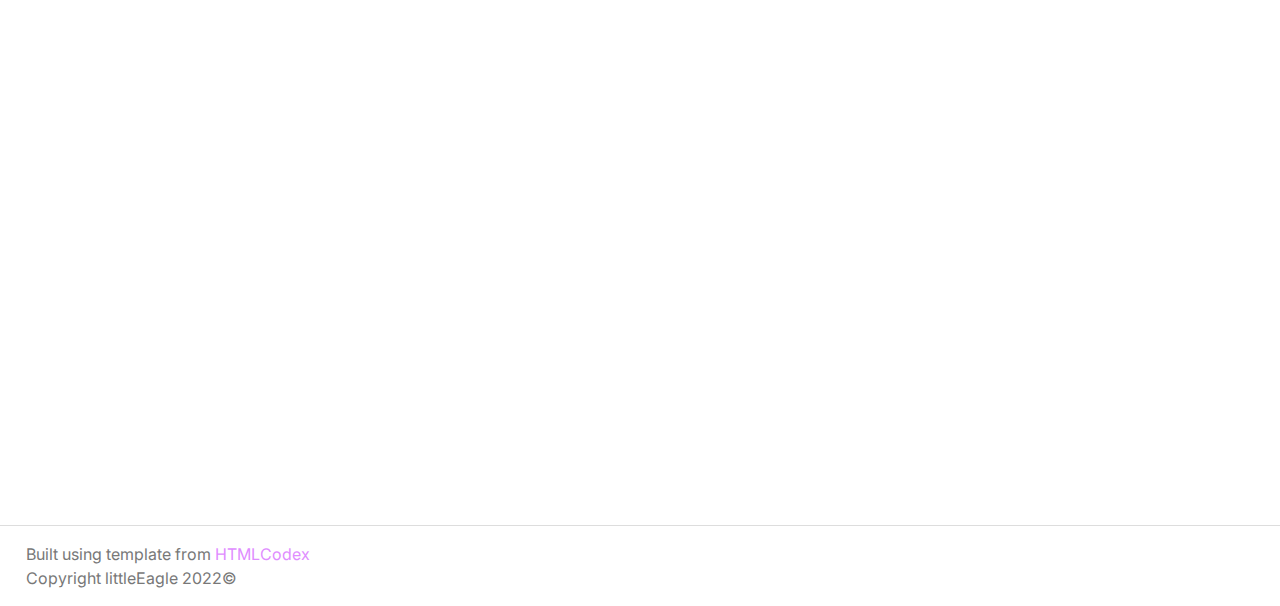
==== commit 302f3991: "div for div p for p.html" ====
--- a/index.html
+++ b/index.html
@@ -77,18 +77,18 @@
     <div id="paralax-header" class="parallax">
         <img class="parallax-layer layer1" src="img/header background.jpg"/>
         <img class="parallax-layer layer2" src="img/Header Mids.png"/>
-        <p class="layer3">
-            <span style="font-size: 14vh;">Hi, <span class="wiggle">&#x1F44B;</span> my name is Erik!</span>
-            <br />
-            <br />
-            <br />
-            <span style="font-size: 10vh;">I am an ISTP Interdisciplinary Musician and Computer Scientist</span>
-            <br />
-            <br />
-            <br />
-            <span style="font-size: 16vh;">&#x264B; Sun, &#x264F; Moon, &#x264E; Rising</span>
-            <br />
-        </p>
+        <div class="layer3">
+            <p style="font-size: 14vh;">Hi, <span class="wiggle">&#x1F44B;</span> my name is Erik!</p>
+            <br />
+            <br />
+            <br />
+            <p style="font-size: 10vh;">I am an ISTP Interdisciplinary Musician and Computer Scientist</p>
+            <br />
+            <br />
+            <br />
+            <p style="font-size: 16vh;">&#x264B; Sun, &#x264F; Moon, &#x264E; Rising</p>
+            <br />
+        </div>
     </div>
 
     <!-- About Start -->
@@ -418,4 +418,4 @@
     <script src="js/main.js"></script>
 </body>
 
-</html>+</html>
--- a/css/style.css
+++ b/css/style.css
@@ -488,8 +488,7 @@
 }
   
 .layer3 {
-    width: 100%;
-    font-size: 5vh;
+    width: 95%;
     color: white;
     text-align: center;
     text-shadow: 0 0 20px black;
@@ -512,4 +511,4 @@
     25% { transform: rotate(0eg); }
     37.5% { transform: rotate(-5deg); }
     50% { transform: rotate(0deg); }
-}+}
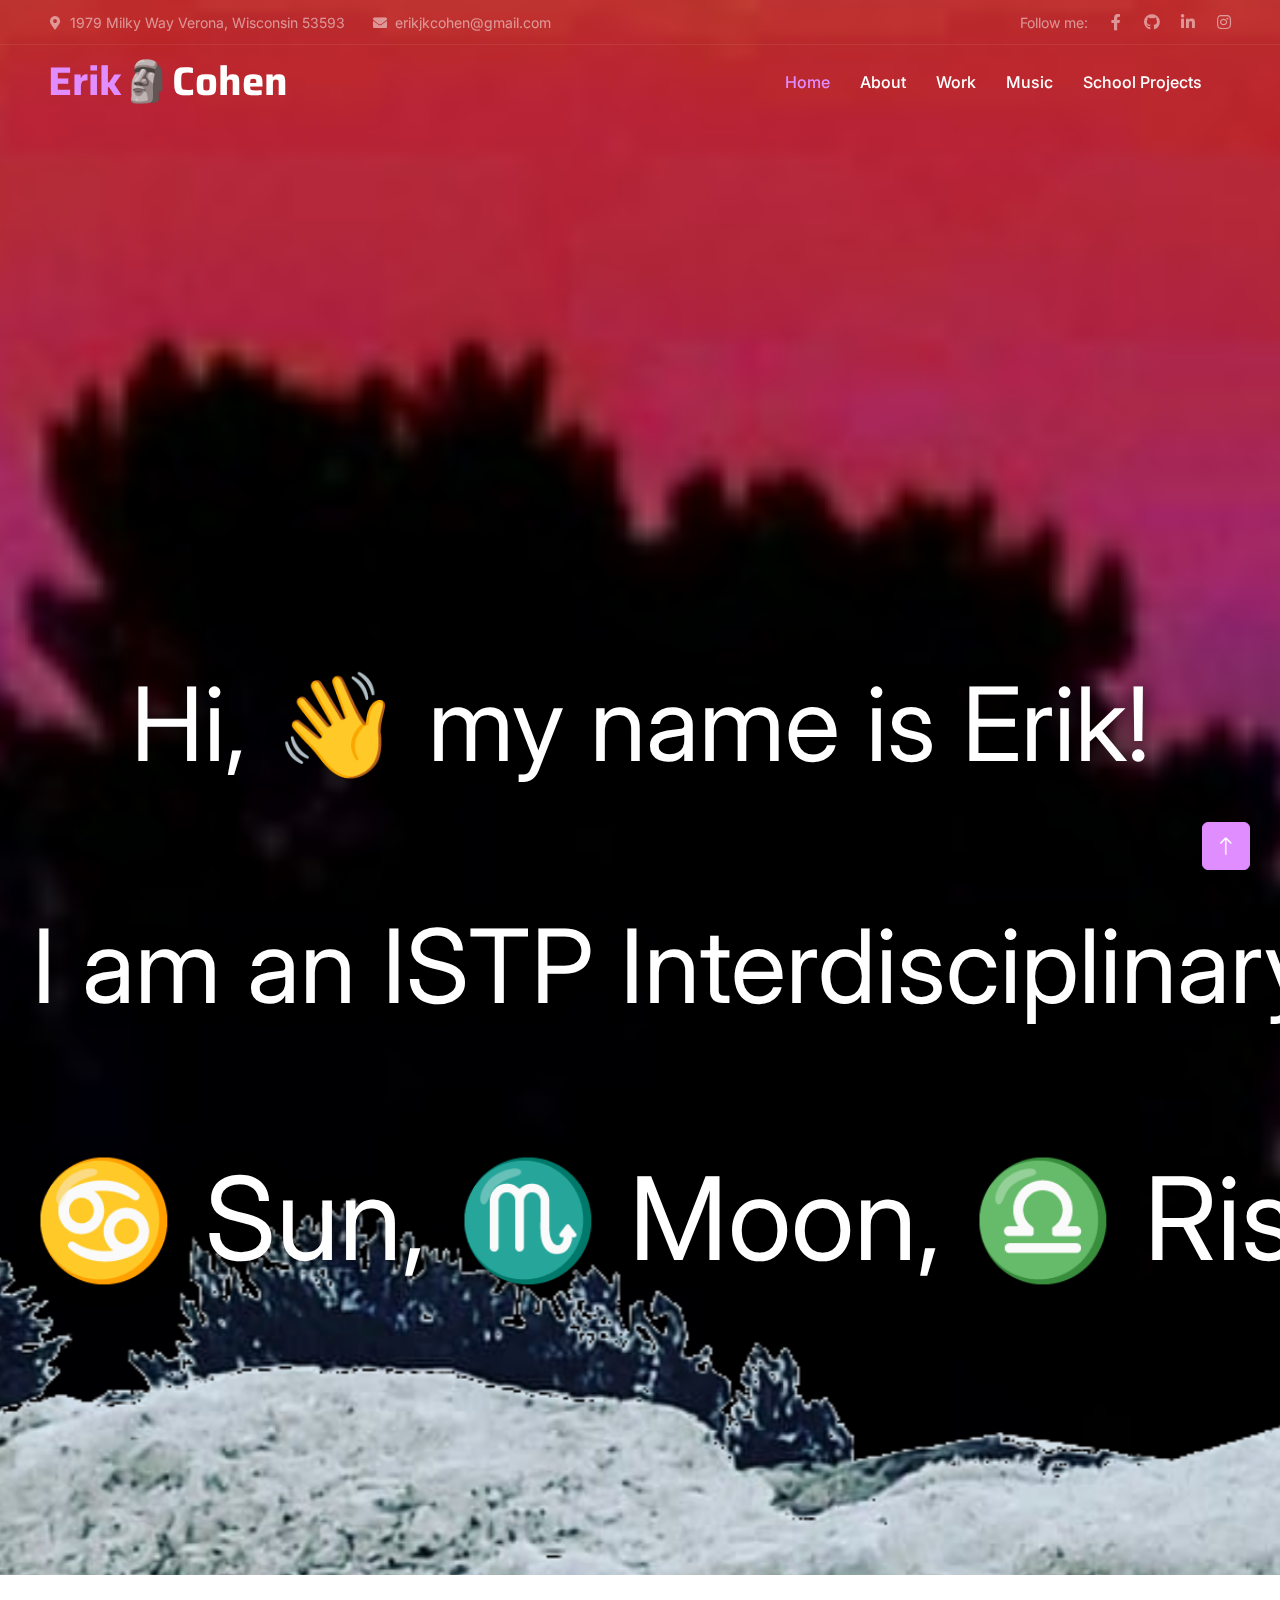
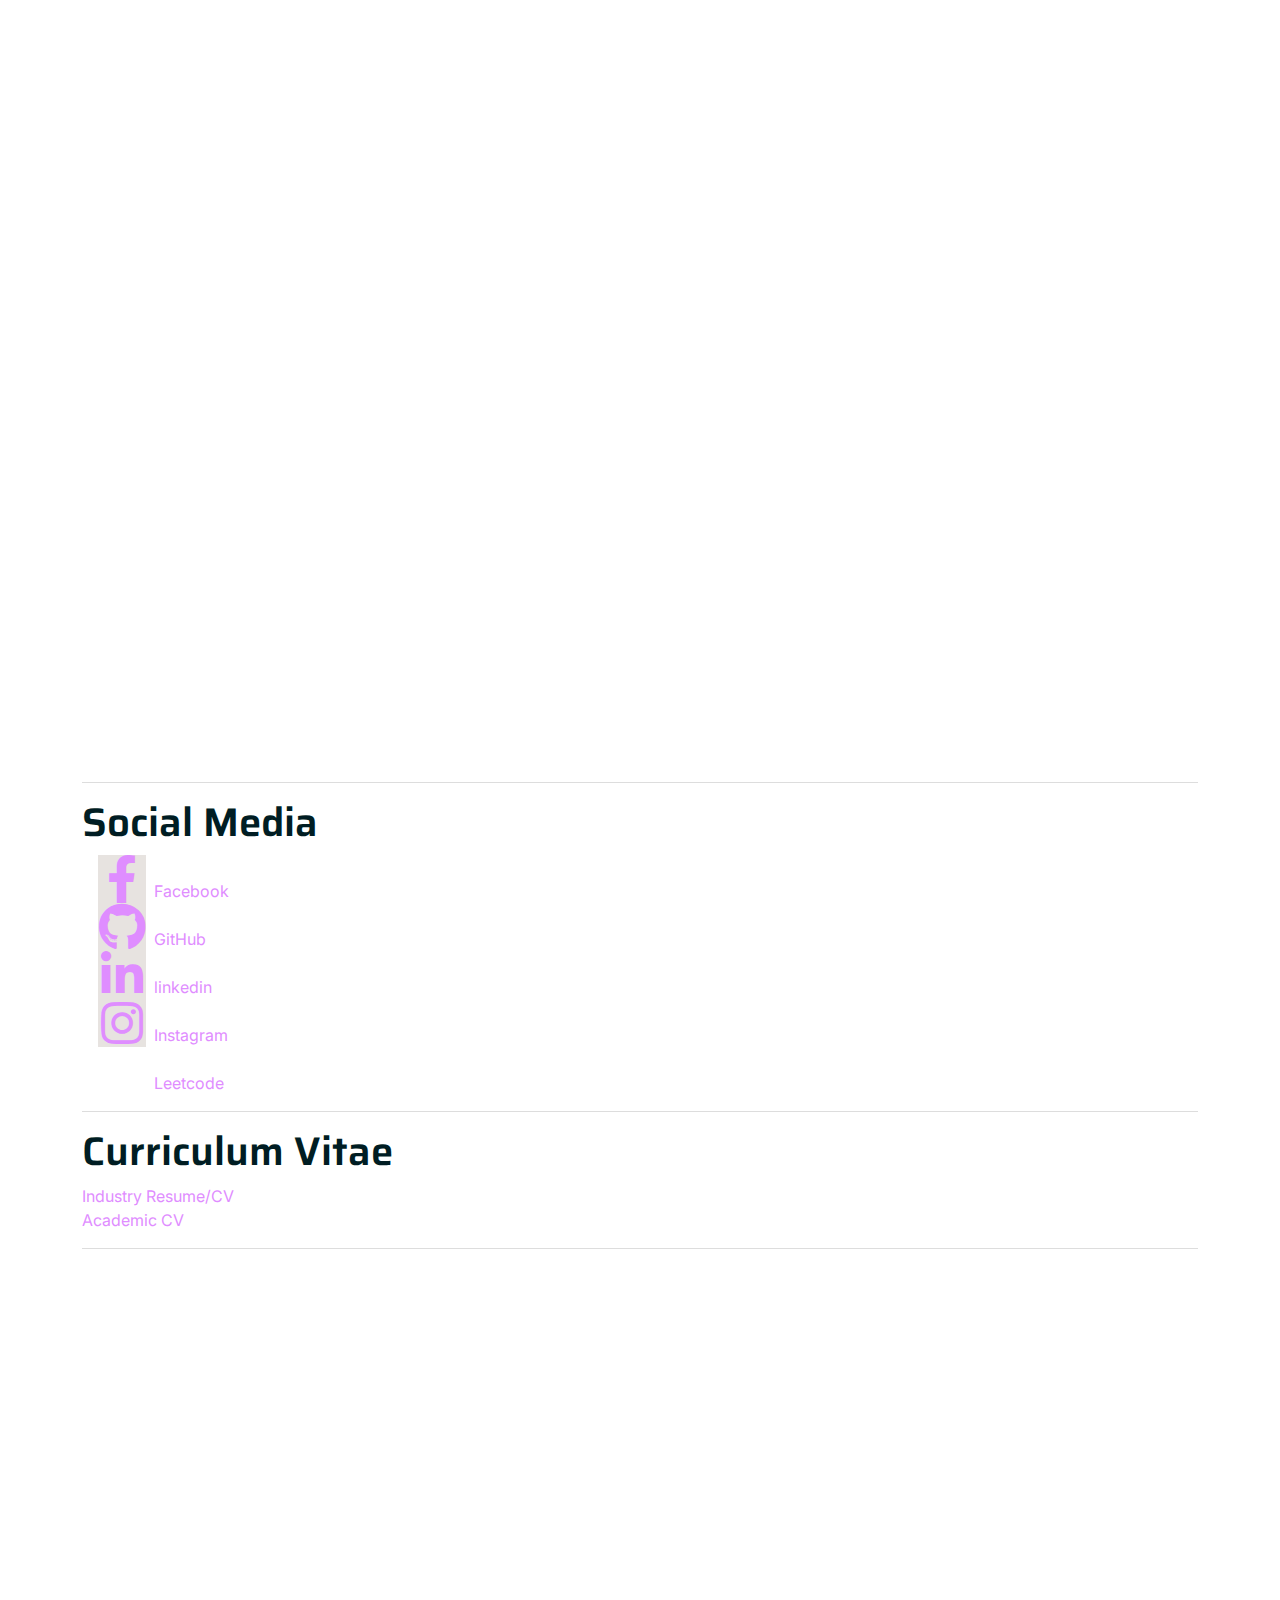
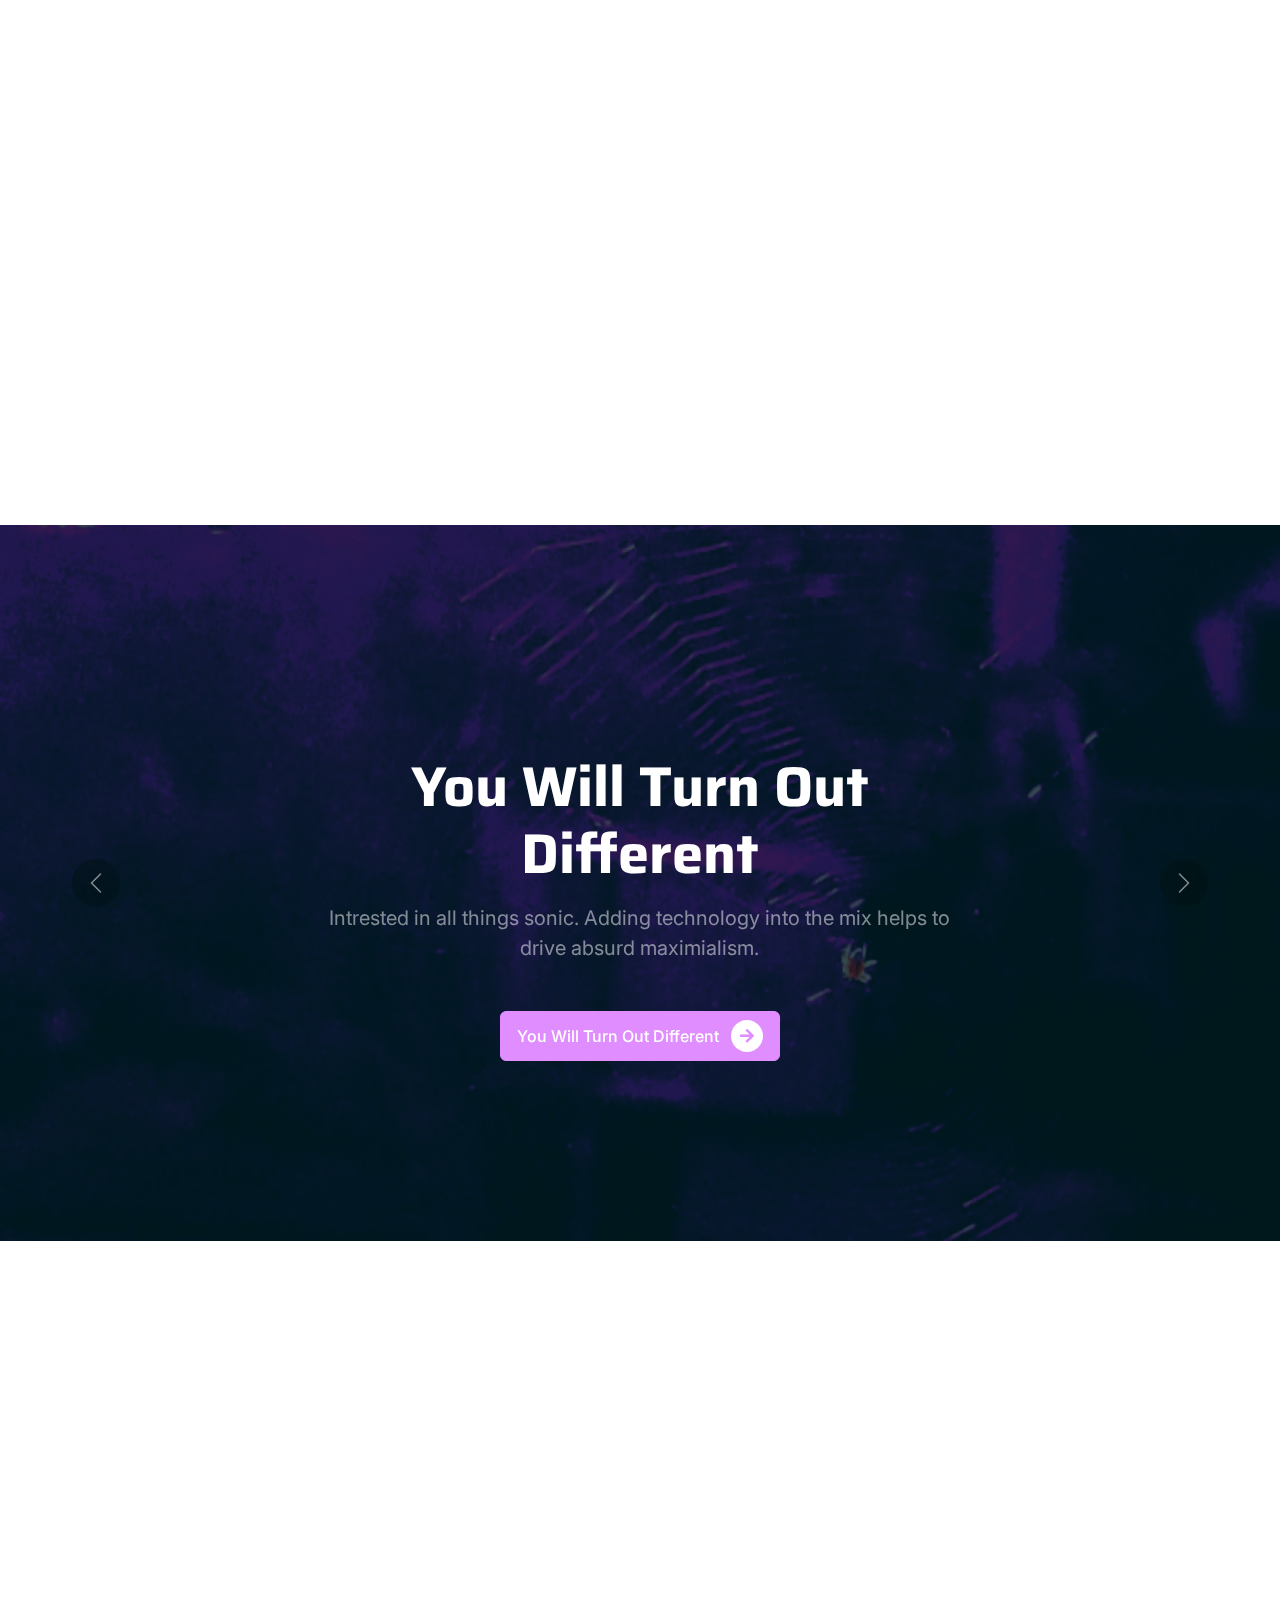
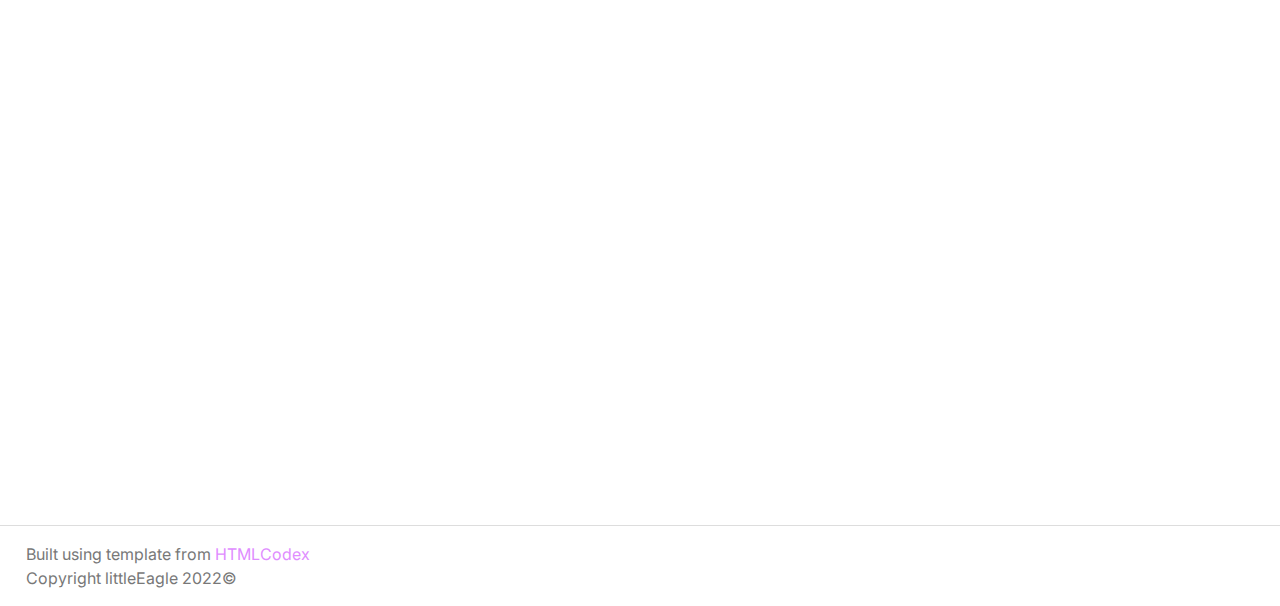
==== commit 8974df6a: "better sizing" ====
--- a/index.html
+++ b/index.html
@@ -78,15 +78,15 @@
         <img class="parallax-layer layer1" src="img/header background.jpg"/>
         <img class="parallax-layer layer2" src="img/Header Mids.png"/>
         <div class="layer3">
-            <p style="font-size: 14vh;">Hi, <span class="wiggle">&#x1F44B;</span> my name is Erik!</p>
-            <br />
-            <br />
-            <br />
-            <p style="font-size: 10vh;">I am an ISTP Interdisciplinary Musician and Computer Scientist</p>
-            <br />
-            <br />
-            <br />
-            <p style="font-size: 16vh;">&#x264B; Sun, &#x264F; Moon, &#x264E; Rising</p>
+            <p style="font-size: 8vw;">Hi, <span class="wiggle">&#x1F44B;</span> my name is Erik!</p>
+            <br />
+            <br />
+            <br />
+            <p style="font-size: 8vw;">I am an ISTP Interdisciplinary Musician and Computer Scientist</p>
+            <br />
+            <br />
+            <br />
+            <p style="font-size: 9vw;">&#x264B; Sun, &#x264F; Moon, &#x264E; Rising</p>
             <br />
         </div>
     </div>
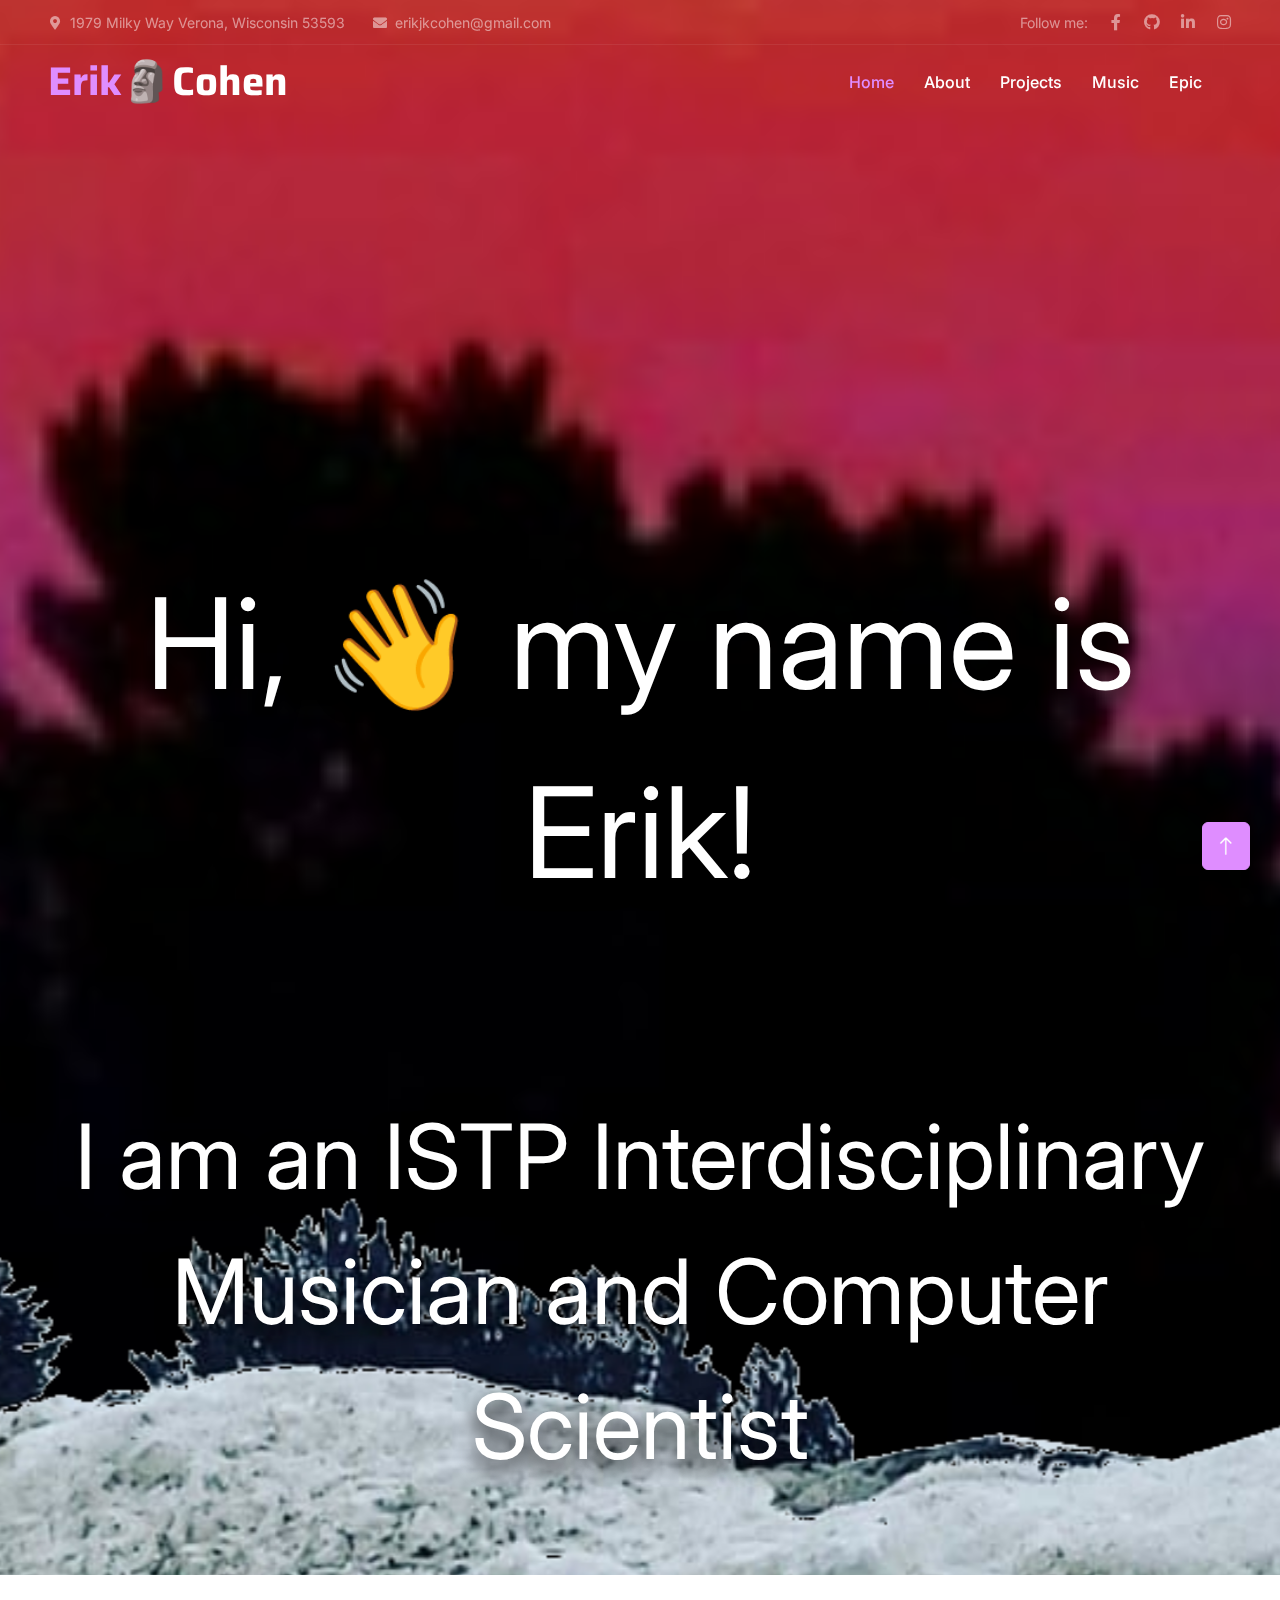
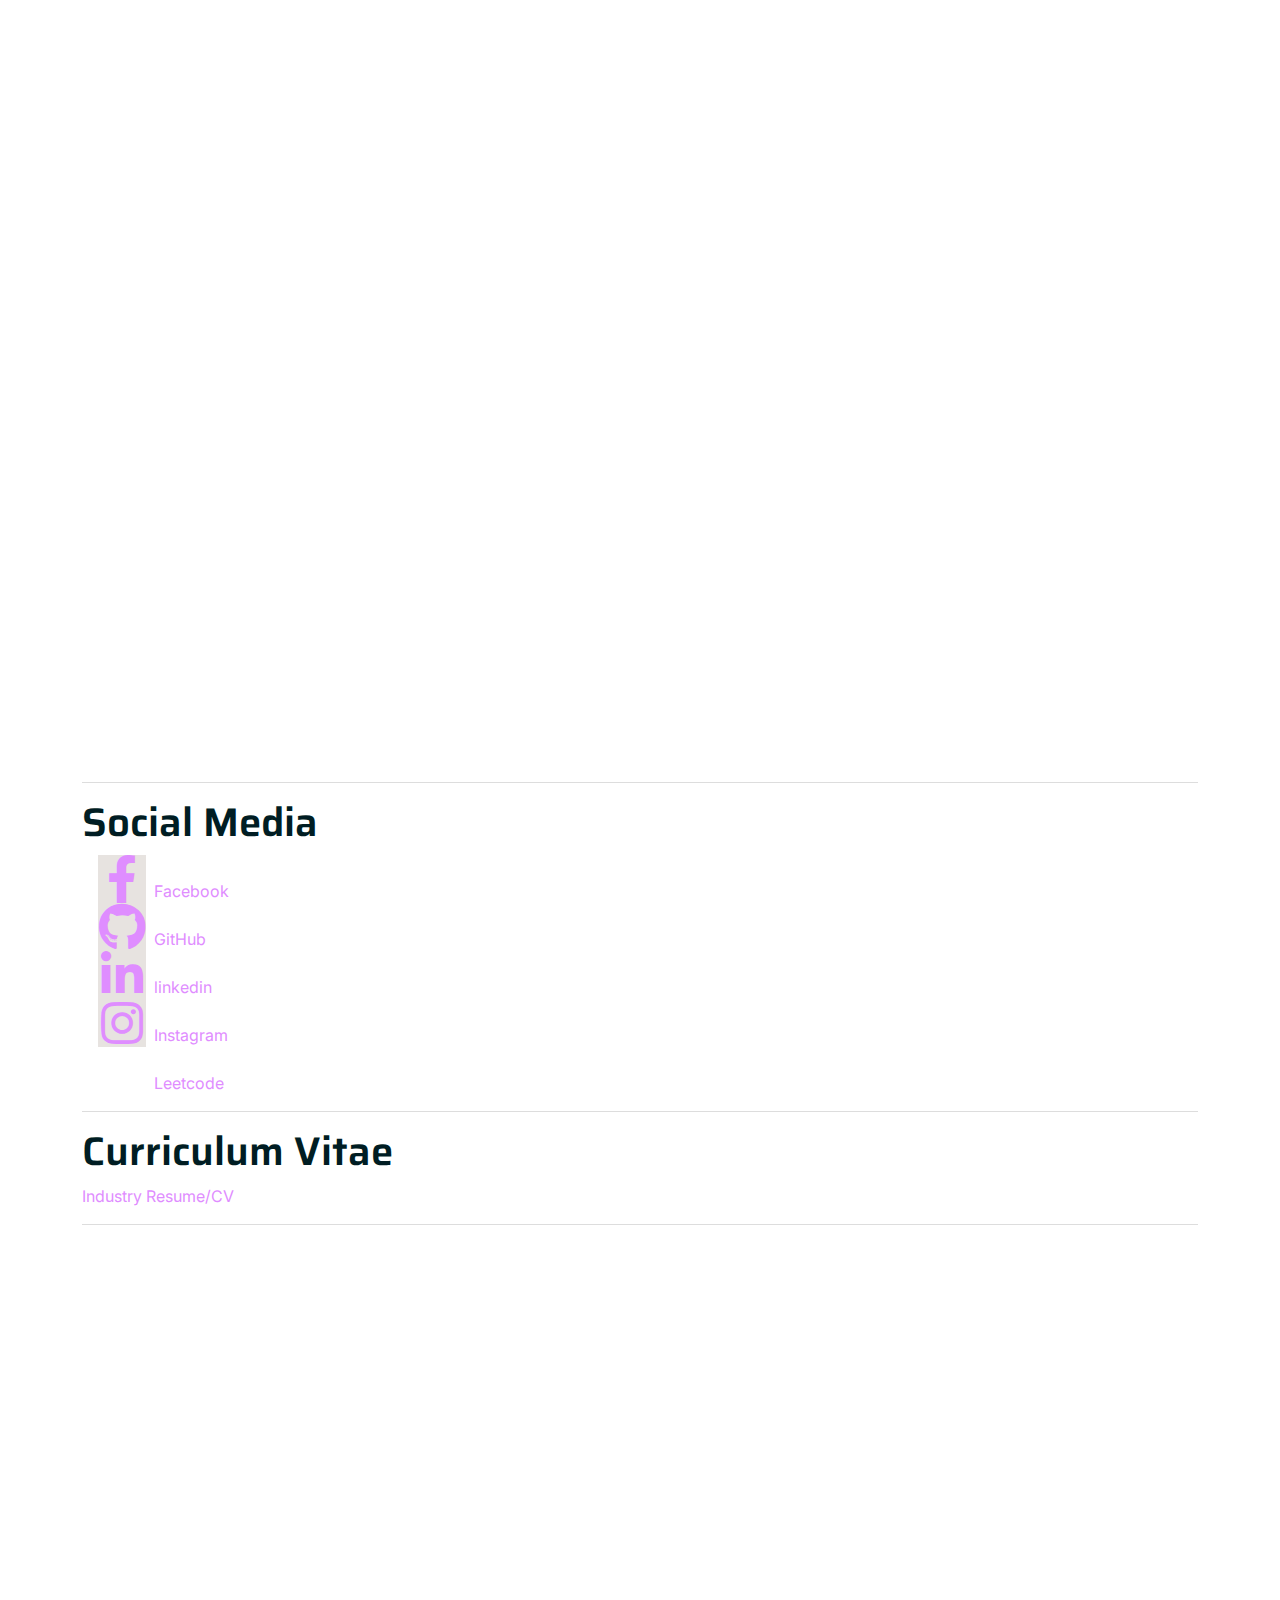
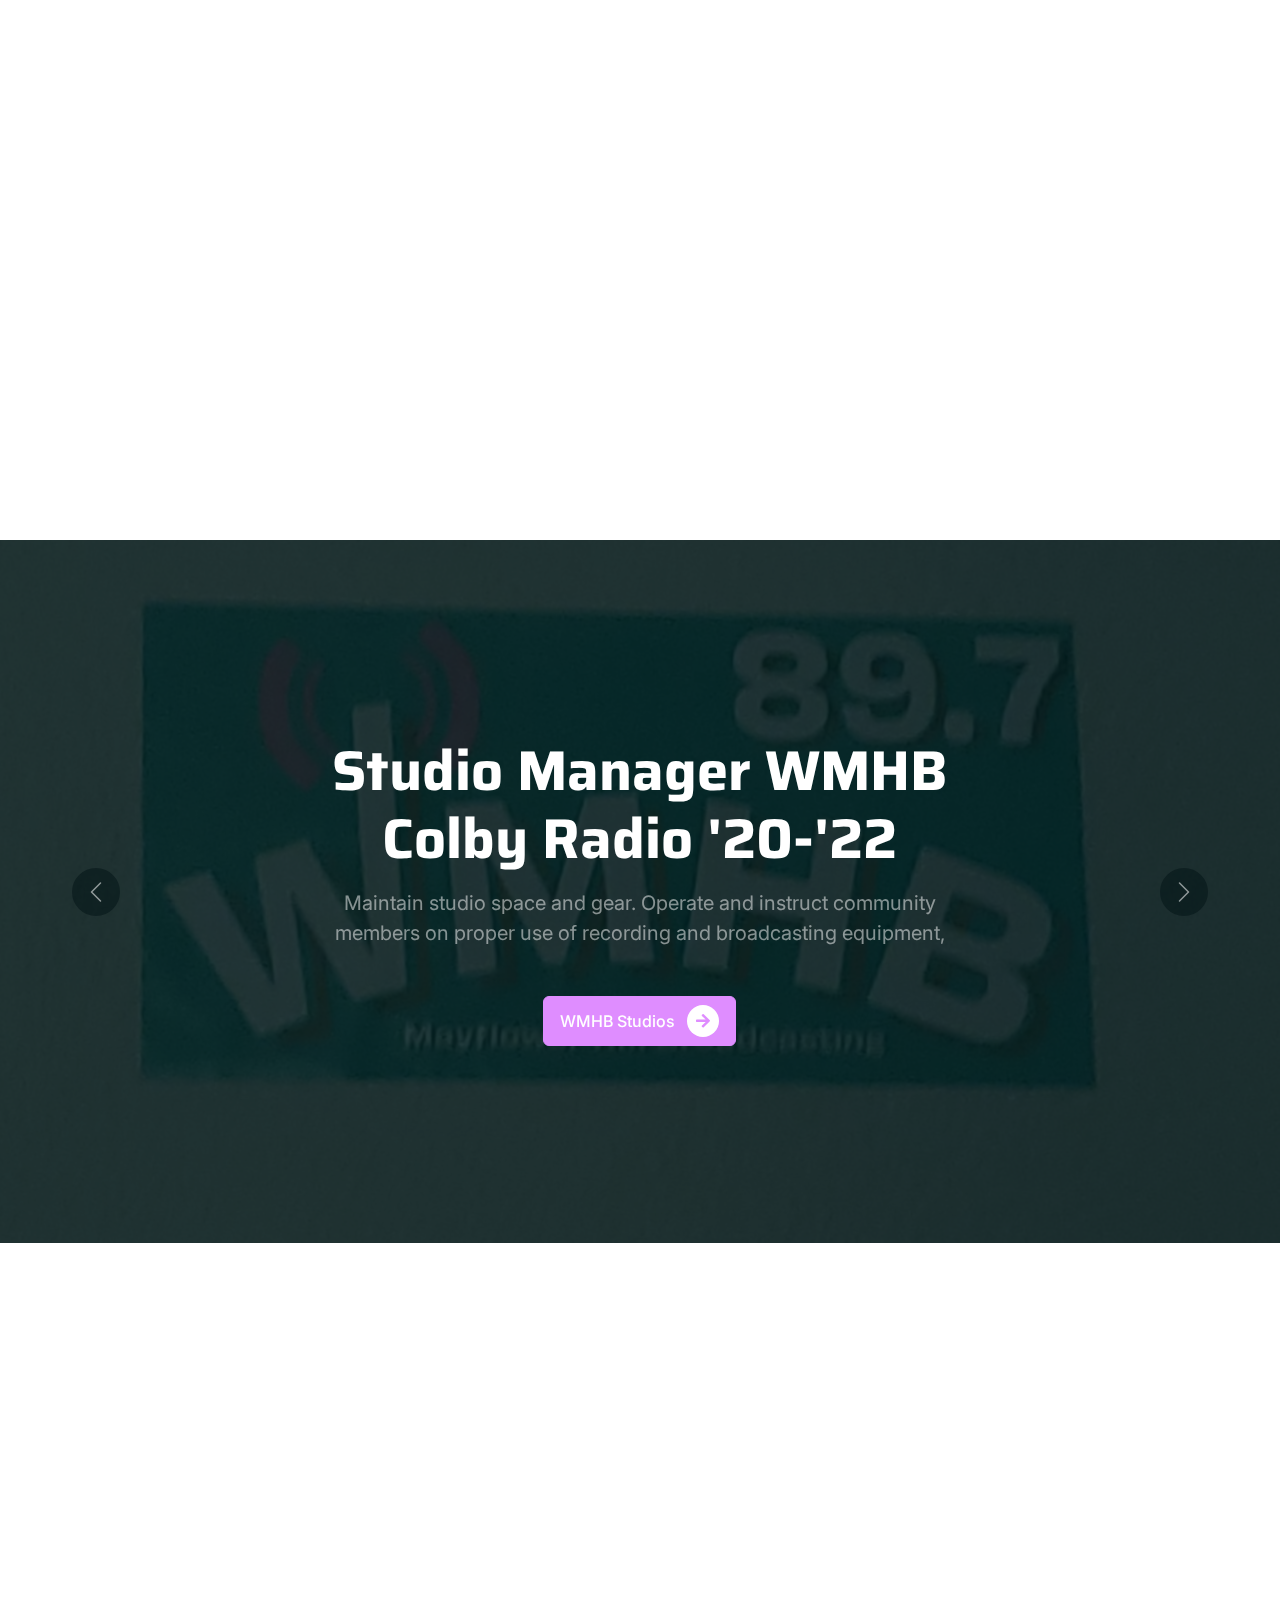
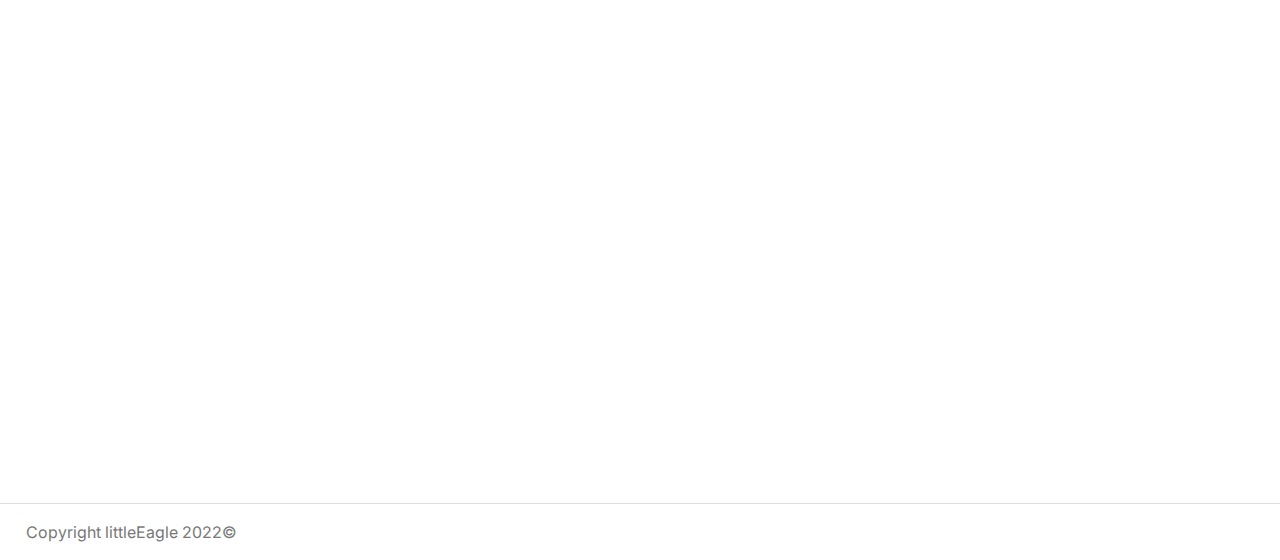
==== commit e8acbe5d: "fix resume link" ====
--- a/index.html
+++ b/index.html
@@ -66,9 +66,9 @@
                 <div class="navbar-nav ms-auto p-4 p-lg-0">
                     <a href="index.html" class="nav-item nav-link active">Home</a>
                     <a href="#profile" class="nav-item nav-link">About</a>
-                    <a href="#work" class="nav-item nav-link">Work</a>
+                    <a href="#projects" class="nav-item nav-link">Projects</a>
                     <a href="#music" class="nav-item nav-link">Music</a>
-                    <a href="#projects" class="nav-item nav-link">School Projects</a>
+                    <a href="#epic" class="nav-item nav-link">Epic</a>
                 </div>
             </div>
         </nav>
@@ -77,18 +77,18 @@
     <div id="paralax-header" class="parallax">
         <img class="parallax-layer layer1" src="img/header background.jpg"/>
         <img class="parallax-layer layer2" src="img/Header Mids.png"/>
-        <div class="layer3">
-            <p style="font-size: 8vw;">Hi, <span class="wiggle">&#x1F44B;</span> my name is Erik!</p>
-            <br />
-            <br />
-            <br />
-            <p style="font-size: 8vw;">I am an ISTP Interdisciplinary Musician and Computer Scientist</p>
-            <br />
-            <br />
-            <br />
-            <p style="font-size: 9vw;">&#x264B; Sun, &#x264F; Moon, &#x264E; Rising</p>
-            <br />
-        </div>
+        <p class="layer3">
+            <span style="font-size: 14vh;">Hi, <span class="wiggle">&#x1F44B;</span> my name is Erik!</span>
+            <br />
+            <br />
+            <br />
+            <span style="font-size: 10vh;">I am an ISTP Interdisciplinary Musician and Computer Scientist</span>
+            <br />
+            <br />
+            <br />
+            <span style="font-size: 16vh;">&#x264B; Sun, &#x264F; Moon, &#x264E; Rising</span>
+            <br />
+        </p>
     </div>
 
     <!-- About Start -->
@@ -141,92 +141,109 @@
                 </a>
                 <hr />
                 <h1>Curriculum Vitae</h1>
-                <a class="out" href="assets/EC_Resume.pdf" target="_blank">Industry Resume/CV</a> <br />
-                <a class="out" href="assets/Erik_Cohen_CV.pdf" target="_blank">Academic CV</a>
+                <a class="out" href="img/ecohen_resume.pdf" target="_blank">Industry Resume/CV</a> <br />
                 <hr />
         </div>
     </div>
     <!-- About End -->
 
-
-    <!-- Work -->
-    <div id="work" class="container-xxl py-5">
+    <!-- Team Start -->
+    <div id="projects" class="container-xxl py-5">
         <div class="container">
-            <div class="text-center mx-auto mb-3 wow fadeInUp" data-wow-delay="0.1s" style="max-width: 500px;">
-                <div class="d-inline-block rounded-pill bg-secondary text-primary py-1 px-3 mb-3">Work</div>
-                <h1 class="display-8 mb-2">I am currently working as an ODBA for Epic Hosting</h1>
-                <p> </p>
-            </div>
-            <div class="owl-carousel testimonial-carousel wow fadeInUp" data-wow-delay="0.1s">
-                <div class="testimonial-item text-center">
-                    <img class="img-fluid bg-light rounded-circle p-2 mx-auto mb-4" src="img/moo-moos.gif" style="width: 200px; height: 200px;">
-                    <div class="testimonial-text rounded text-center p-4">
-                        <h5 class="mb-1">3rd shift ODBA '22 - Present</h5>
-                        <p>
-                            
-                            In addition to performing overnight maintenance and resolving customer incidents, I am the primary for Great Ormond Street Hospital for Children. I also am an active Developer on the team working on automation
-                            projects in Puppet, Puppet Bolt, Ruby, C++, Javascript, M, Svelte, as well as ServiceNow
-                            <br /><br />The gif is of midnight, a cow who was born the month I onboarded 08/2022<br />                   
-                        </p>
-
-
-                        <span class="fst-italic">OS Admin/Server Systems Technical Services/Developer/ServiceNow Champion</span>
-                    </div>
-                </div>
-
-                <div class="testimonial-item text-center">
-                    <img class="img-fluid bg-light rounded-circle p-2 mx-auto mb-4" src="img/colby.jpeg" style="width: 190px; height: 190px;">
-                    <div class="testimonial-text rounded text-center p-4">
-                        <h5 class="mb-1">Summer '21 Research Assistant</h5>
-                        <p>Rapid prototyping and Human-Computer Interaction, developing functioning platform on schedule</p>
-                        <span class="fst-italic ">
-                            <a class="btn btn-light py-2 px-3 animated slideInDown" href="https://cs.colby.edu/">
-                                Colby Computer Science Department
-                        </a></span>
-                    </div>
-                </div>
-
-                <div class="testimonial-item text-center">
-                    <img class="img-fluid bg-light rounded-circle p-2 mx-auto mb-4" src="img/WMHB.jpg" style="width: 190px; height: 190px;">
-                    <div class="testimonial-text rounded text-center p-4">
-                        <h5 class="mb-1">Studio Manager WMHB Colby Radio '20-'22</h5>
-                        <p>Maintain studio space and gear. Operate and instruct community members on proper use of recording and broadcasting equipment.</p>
-                        <span class="fst-italic ">
-                            <a class="btn btn-light py-2 px-3 animated slideInDown" href="https://www.wmhbradio.org/">
-                            WMHB Studios
-                        </a></span>
-                    </div>
-                </div>
-                                <!--
-                <div class="testimonial-item text-center">
-                    <img class="img-fluid bg-light rounded-circle p-2 mx-auto mb-4" src="img/testimonial-3.jpg" style="width: 100px; height: 100px;">
-                    <div class="testimonial-text rounded text-center p-4">
-                        <p>Clita clita tempor justo dolor ipsum amet kasd amet duo justo duo duo labore sed sed. Magna ut diam sit et amet stet eos sed clita erat magna elitr erat sit sit erat at rebum justo sea clita.</p>
-                        <h5 class="mb-1">Doner Name</h5>
-                        <span class="fst-italic">Profession</span>
-                    </div>
-                </div> 
-                -->
-            </div>
-        </div>
-    </div>
-    <!-- /Work -->
-
-
-    <!-- Music -->
+            <div class="text-center mx-auto mb-5 wow fadeInUp" data-wow-delay="0.1s" style="max-width: 500px;">
+                <div class="d-inline-block rounded-pill bg-secondary text-primary py-1 px-3 mb-3">Projects</div>
+                <h1 class="display-6 mb-5">Some Projects I Enjoyed From Undergrad</h1>
+            </div>
+            <div class="row g-4">
+                <div class="col-lg-3 col-md-6 wow fadeInUp" data-wow-delay="0.1s">
+                    <div class="team-item position-relative rounded overflow-hidden">
+                        <div class="overflow-hidden">
+                            <video width="100%" height="auto" controls>
+                                <source src="img/8f Guajeos with new.mov">
+                              Your browser does not support the video tag.
+                              </video>
+                        </div>
+                        <div class="team-text bg-light text-center p-4">
+                            <h5>ML Music Visualizer</h5>
+                            <p class="text-primary">
+                                Independent Research Capstone for Interdisciplinary Music Computation. Awarded 2,500$ to conduct research 
+                                at intersection of AI/ML and music. Uses digital music descriptors created by IRCAM to control Google's Biggan.
+                            </p>
+                            <div class="team-social text-center">
+                                <a href="https://github.com/ejcohe22/MUICapstone/"><i class="fab fa-3x fa-github bg-secondary"></i>&nbsp; Open Source AI/ML research repository</a><br/>
+                            </div>
+                        </div>
+                    </div>
+                </div>
+                <div class="col-lg-3 col-md-6 wow fadeInUp pt-5" data-wow-delay="0.3s">
+                    <div class="team-item position-relative pt-5 rounded overflow-hidden">
+                        <div class="overflow-hidden pt-5">
+                            <img class="img-fluid" src="img/DACST.png" alt="">
+                        </div>
+                        <div class="team-text bg-light text-center p-4">
+                            <h5>DACST Database</h5>
+                            <p class="text-primary">NoSQL MongoDB database for the "Draw a Computer Scientist Test". 
+                                Created for CS330: Database Design, Development, and Deployment
+                            <div class="team-social text-center">
+                                <div class="team-social text-center">
+                                    <a href="https://github.com/Makaylahc/DACST"><i class="fab fa-3x fa-github bg-secondary"></i>&nbsp; Extreme Protoyping UX/UI made with Express NodeJS</a><br/>
+                                </div>
+                            </div>
+                        </div>
+                    </div>
+                </div>
+                <div class="col-lg-3 col-md-6 wow fadeInUp " data-wow-delay="0.5s">
+                    <div class="team-item position-relative pt-5 rounded overflow-hidden">
+                        <div class="overflow-hidden pt-5">
+                            <img class="img-fluid" src="img/Todo.png" alt="">
+                        </div>
+                        <div class="team-text bg-light text-center p-4">
+                            <h5>To-do List Application</h5>
+                            <p class="text-primary">CS321 DevOps flask python application that uses a GitHub Action CI Pipeline.</p>
+                            <div class="team-social text-center">
+                                <div class="team-social text-center">
+                                    <a href="https://github.com/ejcohe22/CS321_Project3"><i class="fab fa-3x fa-github bg-secondary"></i>&nbsp; Flask app using Postgresql database</a><br/>
+                                </div>
+                            </div>
+                        </div>
+                    </div>
+                </div>
+                <div class="col-lg-3 col-md-6 wow fadeInUp" data-wow-delay="0.7s">
+                    <div class="team-item position-relative rounded overflow-hidden">
+                        <div class="overflow-hidden">
+                            <img class="img-fluid" src="img/GG5png.png" alt="">
+                        </div>
+                        <div class="team-text bg-light text-center p-4">
+                            <h5>Granular-Granular-Synth</h5>
+                            <p class="text-primary">
+                                Granular-Granular-Synthesis is an interactive art installation that allows users to experience
+                                granular synthesis with actual grains. The system uses the location of sound grains within a box
+                                to take microsamples of a sound and synthesize new sounds.</p>
+                            <div class="team-social text-center">
+                                <a class="prj" href="https://www.instructables.com/Granular-Granular-Synthesis/">Link to the Instructable for this imbedded systems project.</a> <br>
+                            </div>
+                        </div>
+                    </div>
+                </div>
+            </div>
+        </div>
+    </div>
+    <!-- Team End -->
+
+    <!-- Carousel Start -->
     <div id="music" class="container-fluid p-0 mb-5">
         <div id="header-carousel" class="carousel slide" data-bs-ride="carousel">
             <div class="carousel-inner">
-                <div class="carousel-item active">
-                    <img class="w-100" src="img/20230711_081640.jpg" alt="Image">
+                <div class="carousel-item">
+                    <img class="w-100" src="img/BOM.png" alt="Image">
                     <div class="carousel-caption">
                         <div class="container">
                             <div class="row justify-content-center">
                                 <div class="col-lg-7 pt-5">
-                                    <h1 class="display-4 text-white mb-3 animated slideInDown">You Will Turn Out Different</h1>
-                                    <p class="fs-5 text-white-50 mb-5 animated slideInDown">Intrested in all things sonic. Adding technology into the mix helps to drive absurd maximialism.</p>
-                                    <a class="btn btn-primary py-2 px-3 animated slideInDown" href="https://open.spotify.com/track/0vqUlJHJzYqybCczlcsqW4?si=381d61a4f28f469f">
-                                        You Will Turn Out Different
+                                    <h1 class="display-4 text-white mb-3 animated slideInDown">Electronic Music Production</h1>
+                                    <p class="fs-5 text-white-50 mb-5 animated slideInDown">Intrested in all things sonic. Driven by the posibilities of maximialism.</p>
+                                    <a class="btn btn-primary py-2 px-3 animated slideInDown" href="https://open.spotify.com/album/271ksDLLgEbhNniL1ITeEJ?si=IrJCWMnASHOdkekgH3nv1w">
+                                        Breathing on Manual - A Hyper Pop album made in colaboration with Ben Lawlor
                                         <div class="d-inline-flex btn-sm-square bg-white text-primary rounded-circle ms-2">
                                             <i class="fa fa-arrow-right"></i>
                                         </div>
@@ -255,16 +272,16 @@
                         </div>
                     </div>
                 </div>
-                <div class="carousel-item">
-                    <img class="w-100" src="img/BOM.png" alt="Image">
+                <div class="carousel-item active">
+                    <img class="w-100" src="img/WMHB.jpg" alt="Image">
                     <div class="carousel-caption">
                         <div class="container">
                             <div class="row justify-content-center">
-                                <div class="col-lg-7 pt-5">
-                                    <h1 class="display-4 text-white mb-3 animated slideInDown">Breathing on Manual EP</h1>
-                                    <p class="fs-5 text-white-50 mb-5 animated slideInDown"></p>
-                                    <a class="btn btn-primary py-2 px-3 animated slideInDown" href="https://open.spotify.com/album/271ksDLLgEbhNniL1ITeEJ?si=IrJCWMnASHOdkekgH3nv1w">
-                                        Breathing on Manual - Covid HyperPop album with Ben Lawlor
+                                <div class="col-lg-7 pt-8">
+                                    <h1 class="display-4 text-white mb-3 animated slideInDown">Studio Manager WMHB Colby Radio '20-'22</h1>
+                                    <p class="fs-5 text-white-50 mb-5 animated slideInDown">Maintain studio space and gear. Operate and instruct community members on proper use of recording and broadcasting equipment,</p>
+                                    <a class="btn btn-primary py-2 px-3 animated slideInDown" href="https://www.wmhbradio.org/staff/">
+                                        WMHB Studios
                                         <div class="d-inline-flex btn-sm-square bg-white text-primary rounded-circle ms-2">
                                             <i class="fa fa-arrow-right"></i>
                                         </div>
@@ -274,25 +291,8 @@
                         </div>
                     </div>
                 </div>
-                <div class="carousel-item">
-                    <img class="w-100" src="img/20230711_080716.jpg" alt="Image">
-                    <div class="carousel-caption">
-                        <div class="container">
-                            <div class="row justify-content-center">
-                                <div class="col-lg-7 pt-5">
-                                    <h1 class="display-4 text-white mb-3 animated slideInDown">Adolescent Again EP</h1>
-                                    <p class="fs-5 text-white-50 mb-5 animated slideInDown"></p>
-                                    <a class="btn btn-primary py-2 px-3 animated slideInDown" href="https://open.spotify.com/album/3AEBwVRWHTxuMhqqmP6w6t?si=KmiwY9qvTXie5cAxRoajAA">
-                                        Adolescent Again - Recorded @ Drexel August '19
-                                        <div class="d-inline-flex btn-sm-square bg-white text-primary rounded-circle ms-2">
-                                            <i class="fa fa-arrow-right"></i>
-                                        </div>
-                                    </a>
-                                </div>
-                            </div>
-                        </div>
-                    </div>
-                </div>
+
+            </div>
             <button class="carousel-control-prev" type="button" data-bs-target="#header-carousel"
                 data-bs-slide="prev">
                 <span class="carousel-control-prev-icon" aria-hidden="true"></span>
@@ -304,93 +304,51 @@
                 <span class="visually-hidden">Next</span>
             </button>
         </div>
-        </div>
-    </div>
-    <!-- /Music -->
-
-
-    <!-- Colby Projects -->
-    <div id="projects" class="container-xxl py-5">
+    </div>
+    <!-- Carousel End -->
+
+    <!-- Testimonial Start -->
+    <div id="epic" class="container-xxl py-5">
         <div class="container">
-            <div class="text-center mx-auto mb-5 wow fadeInUp" data-wow-delay="0.1s" style="max-width: 500px;">
-                <div class="d-inline-block rounded-pill bg-secondary text-primary py-1 px-3 mb-3">Projects</div>
-                <h1 class="display-6 mb-5">Some Projects I Enjoyed From Undergrad</h1>
-            </div>
-            <div class="row g-4">
-                <div class="col-lg-3 col-md-6 wow fadeInUp" data-wow-delay="0.1s">
-                    <div class="team-item position-relative rounded overflow-hidden">
-                        <div class="overflow-hidden">
-                            <video width="100%" height="200px" controls>
-                                <source src="img/8f Guajeos with new.mov">
-                              Your browser does not support the video tag.
-                              </video>
-                        </div>
-                        <div class="team-text bg-light text-center p-4">
-                            <h5>ML Music Visualizer</h5>
-                            <p class="text-primary">
-                                Independent Research Capstone for Interdisciplinary Music Computation. Awarded 2,500$ to conduct research 
-                                at intersection of AI/ML and music. Uses digital music descriptors created by IRCAM to control Google's Biggan.
-                            </p>
-                            <div class="team-social text-center">
-                                <a href="https://github.com/ejcohe22/MUICapstone/"><i class="fab fa-3x fa-github bg-secondary"></i>&nbsp; Open Source AI/ML research repository</a><br/>
-                            </div>
-                        </div>
-                    </div>
-                </div>
-                <div class="col-lg-3 col-md-6 wow fadeInUp" data-wow-delay="0.3s">
-                    <div class="team-item position-relative pt-3 rounded overflow-hidden">
-                        <div class="overflow-hidden pt-5">
-                            <img class="img-fluid" src="img/DACST.png" alt="">
-                        </div>
-                        <div class="team-text bg-light text-center p-4">
-                            <h5>DACST Database</h5>
-                            <p class="text-primary">NoSQL MongoDB database for the "Draw a Computer Scientist Test". 
-                                Created for CS330: Database Design, Development, and Deployment
-                            <div class="team-social text-center">
-                                <div class="team-social text-center">
-                                    <a href="https://github.com/Makaylahc/DACST"><i class="fab fa-3x fa-github bg-secondary"></i>&nbsp; Extreme Protoyping UX/UI made with Express NodeJS</a><br/>
-                                </div>
-                            </div>
-                        </div>
-                    </div>
-                </div>
-                <div class="col-lg-3 col-md-1 wow fadeInUp " data-wow-delay="0.5s">
-                    <div class="team-item position-relative rounded overflow-hidden">
-                        <div class="overflow-hidden pt-2">
-                            <img class="img-fluid" src="img/Todo.png" alt="">
-                        </div>
-                        <div class="team-text bg-light text-center p-4">
-                            <h5>To-do List Application</h5>
-                            <p class="text-primary">CS321 DevOps flask python application that uses a GitHub Action CI Pipeline.</p>
-                            <div class="team-social text-center">
-                                <div class="team-social text-center">
-                                    <a href="https://github.com/ejcohe22/CS321_Project3"><i class="fab fa-3x fa-github bg-secondary"></i>&nbsp; Flask app using Postgresql database</a><br/>
-                                </div>
-                            </div>
-                        </div>
-                    </div>
-                </div>
-                <div class="col-lg-3 col-md-6 wow fadeInUp" data-wow-delay="0.7s">
-                    <div class="team-item position-relative  pt-5 overflow-hidden">
-                        <div class="overflow-hidden">
-                            <img class="img-fluid" src="img/GG5png.png" alt="">
-                        </div>
-                        <div class="team-text bg-light text-center p-4">
-                            <h5>Granular-Granular-Synth</h5>
-                            <p class="text-primary">
-                                Granular-Granular-Synthesis is an interactive art installation that allows users to experience
-                                granular synthesis with actual grains. The system uses the location of sound grains within a box
-                                to take microsamples of a sound and synthesize new sounds.</p>
-                            <div class="team-social text-center">
-                                <a class="prj" href="https://www.instructables.com/Granular-Granular-Synthesis/">Link to the Instructable for this imbedded systems project.</a> <br>
-                            </div>
-                        </div>
-                    </div>
-                </div>
-            </div>
-        </div>
-    </div>
-    <!-- /Colby Projects -->
+            <div class="text-center mx-auto mb-3 wow fadeInUp" data-wow-delay="0.1s" style="max-width: 500px;">
+                <div class="d-inline-block rounded-pill bg-secondary text-primary py-1 px-3 mb-3">Career at Epic</div>
+                <h1 class="display-8 mb-2">I am currently working as an ODBA for Epic Hosting</h1>
+                <p> This is midnight, a baby cow who was born the month I onboarded 08/2022</p>
+            </div>
+            <div class="owl-carousel testimonial-carousel wow fadeInUp" data-wow-delay="0.1s">
+                <div class="testimonial-item text-center">
+                    <img class="img-fluid bg-light rounded-circle p-2 mx-auto mb-4" src="img/moo-moos.gif" style="width: 200px; height: 200px;">
+                    <div class="testimonial-text rounded text-center p-4">
+                        <h5 class="mb-1">3rd shift ODBA</h5>
+                        <p>
+                            In addition to performing overnight maintenance and resolving customer incidents, I am the primary for Great Ormond Street Hospital for Children. I also am an active Developer on the team working on automation
+                            projects in Puppet, Puppet Bolt, Ruby, C++, Javascript, M, Svelte, as well as ServiceNow</p>
+
+                        <span class="fst-italic">OS Admin/Server Systems Technical Services/Developer/ServiceNow Champion</span>
+                    </div>
+                </div>
+                <!--
+                <div class="testimonial-item text-center">
+                    <img class="img-fluid bg-light rounded-circle p-2 mx-auto mb-4" src="img/testimonial-2.jpg" style="width: 100px; height: 100px;">
+                    <div class="testimonial-text rounded text-center p-4">
+                        <p>Clita clita tempor justo dolor ipsum amet kasd amet duo justo duo duo labore sed sed. Magna ut diam sit et amet stet eos sed clita erat magna elitr erat sit sit erat at rebum justo sea clita.</p>
+                        <h5 class="mb-1">Doner Name</h5>
+                        <span class="fst-italic">Profession</span>
+                    </div>
+                </div>
+                <div class="testimonial-item text-center">
+                    <img class="img-fluid bg-light rounded-circle p-2 mx-auto mb-4" src="img/testimonial-3.jpg" style="width: 100px; height: 100px;">
+                    <div class="testimonial-text rounded text-center p-4">
+                        <p>Clita clita tempor justo dolor ipsum amet kasd amet duo justo duo duo labore sed sed. Magna ut diam sit et amet stet eos sed clita erat magna elitr erat sit sit erat at rebum justo sea clita.</p>
+                        <h5 class="mb-1">Doner Name</h5>
+                        <span class="fst-italic">Profession</span>
+                    </div>
+                </div> 
+                -->
+            </div>
+        </div>
+    </div>
+
 
 
     <!-- Back to Top -->
@@ -399,7 +357,6 @@
         <footer>
             <hr/>
                 <p style="margin-left: 2%;">
-                    Built using template from <a href="https://htmlcodex.com/" >HTMLCodex</a><br/>
                     Copyright littleEagle 2022&copy;
                 </p>
         </footer>
@@ -418,4 +375,4 @@
     <script src="js/main.js"></script>
 </body>
 
-</html>
+</html>--- a/css/style.css
+++ b/css/style.css
@@ -453,11 +453,11 @@
     display: flex;
     justify-content: center;
     align-items: center;
-  
+
+    word-break: break-word;
     overflow-x: hidden;
     overflow-y: auto;
-    white-space: nowrap;
-    
+
     perspective: 40px;
     transform-style: preserve-3d;
     
@@ -488,11 +488,12 @@
 }
   
 .layer3 {
-    width: 95%;
+    width: 90%;
+    font-size: 6vh;
     color: white;
     text-align: center;
-    text-shadow: 0 0 20px black;
-    transform: translateY(-10%) translateZ(0px) translateY(40%);
+    text-shadow: 0 10px 20px black;
+    transform: translateZ(0px) translateY(35%);
 }
 
 .wiggle {
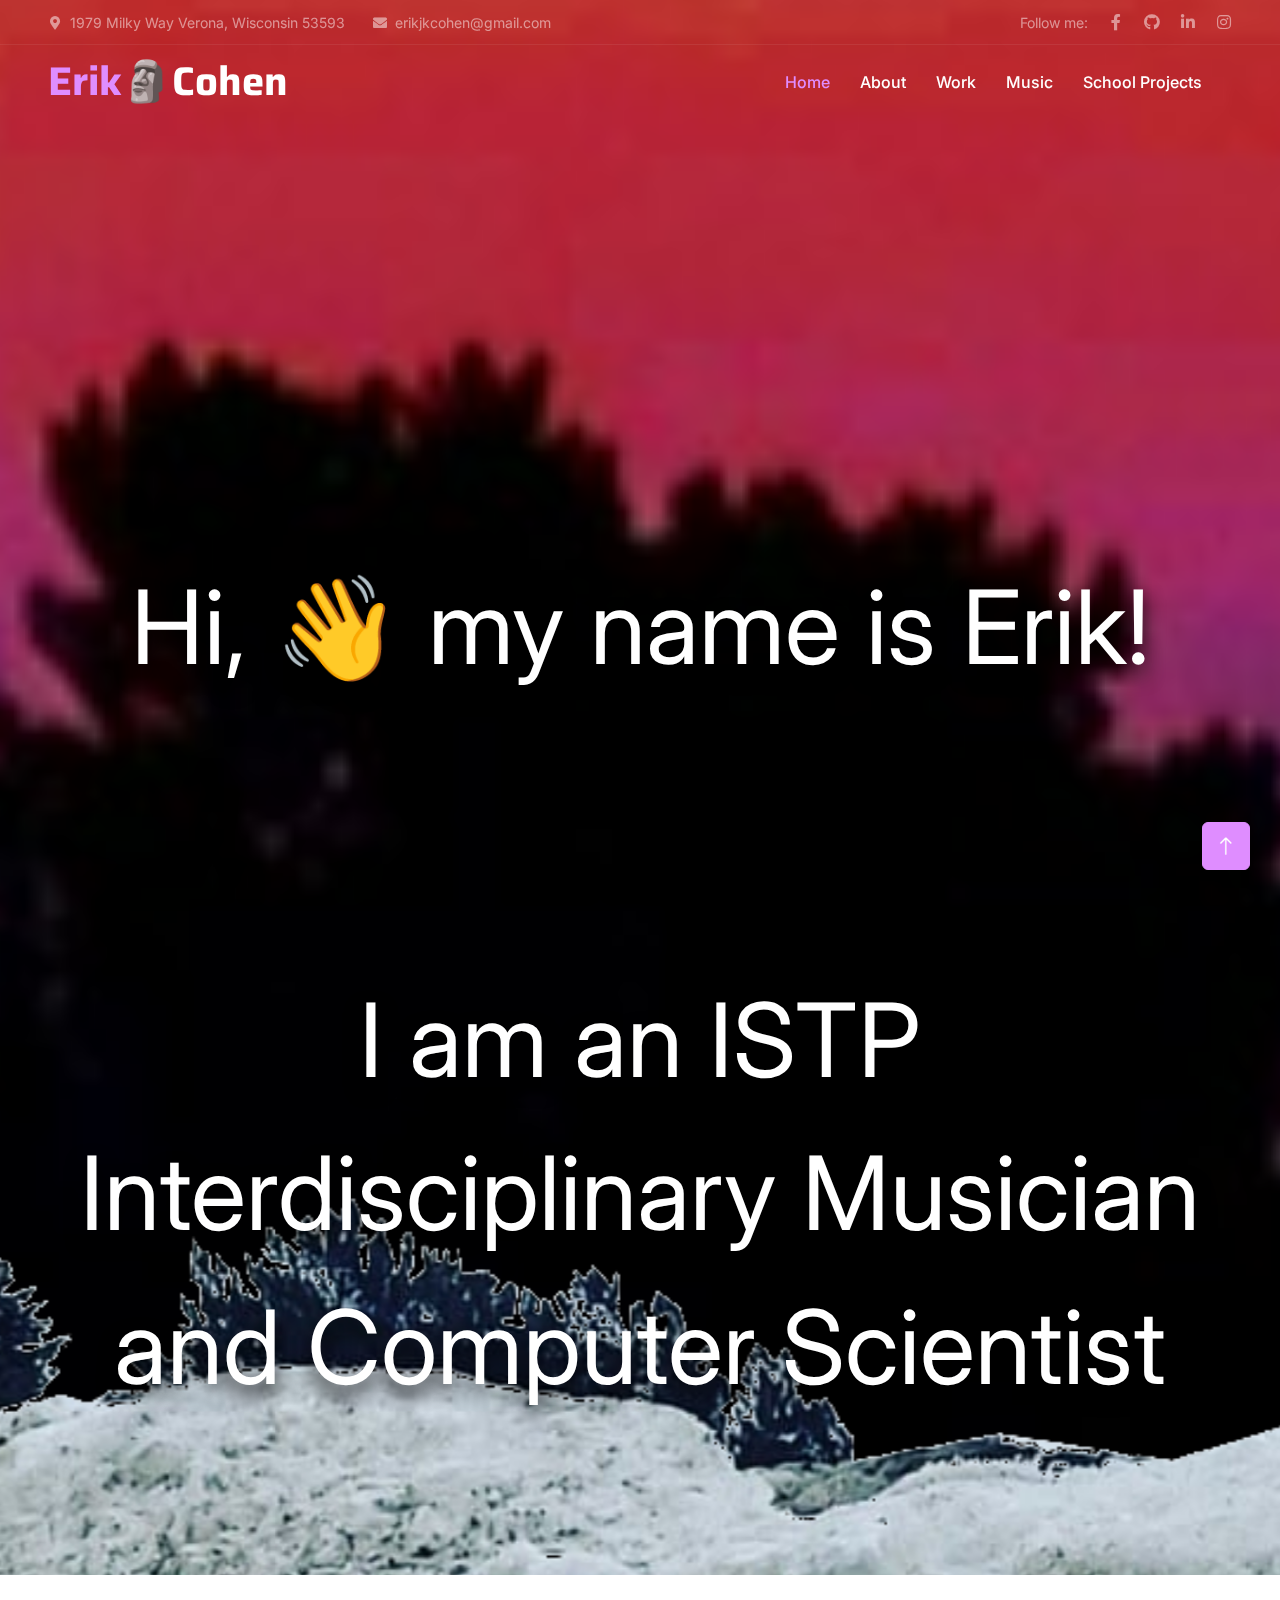
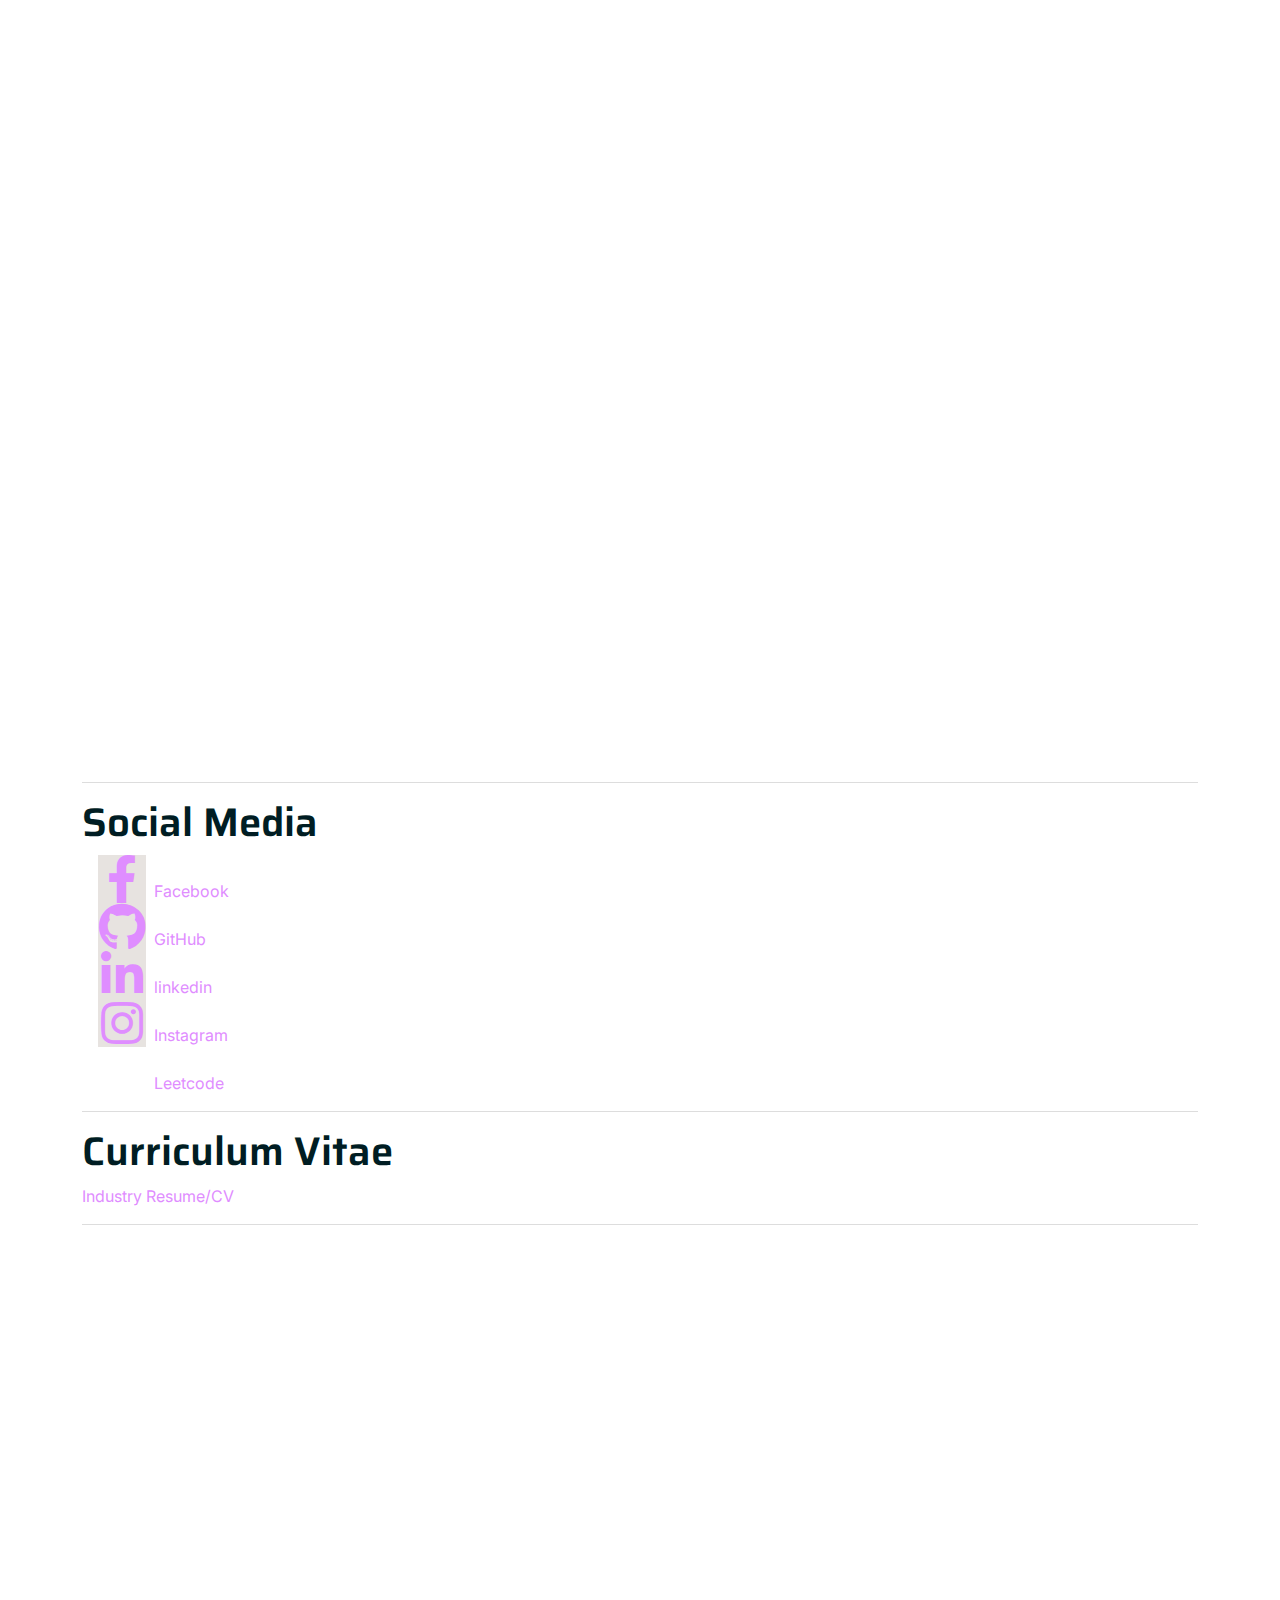
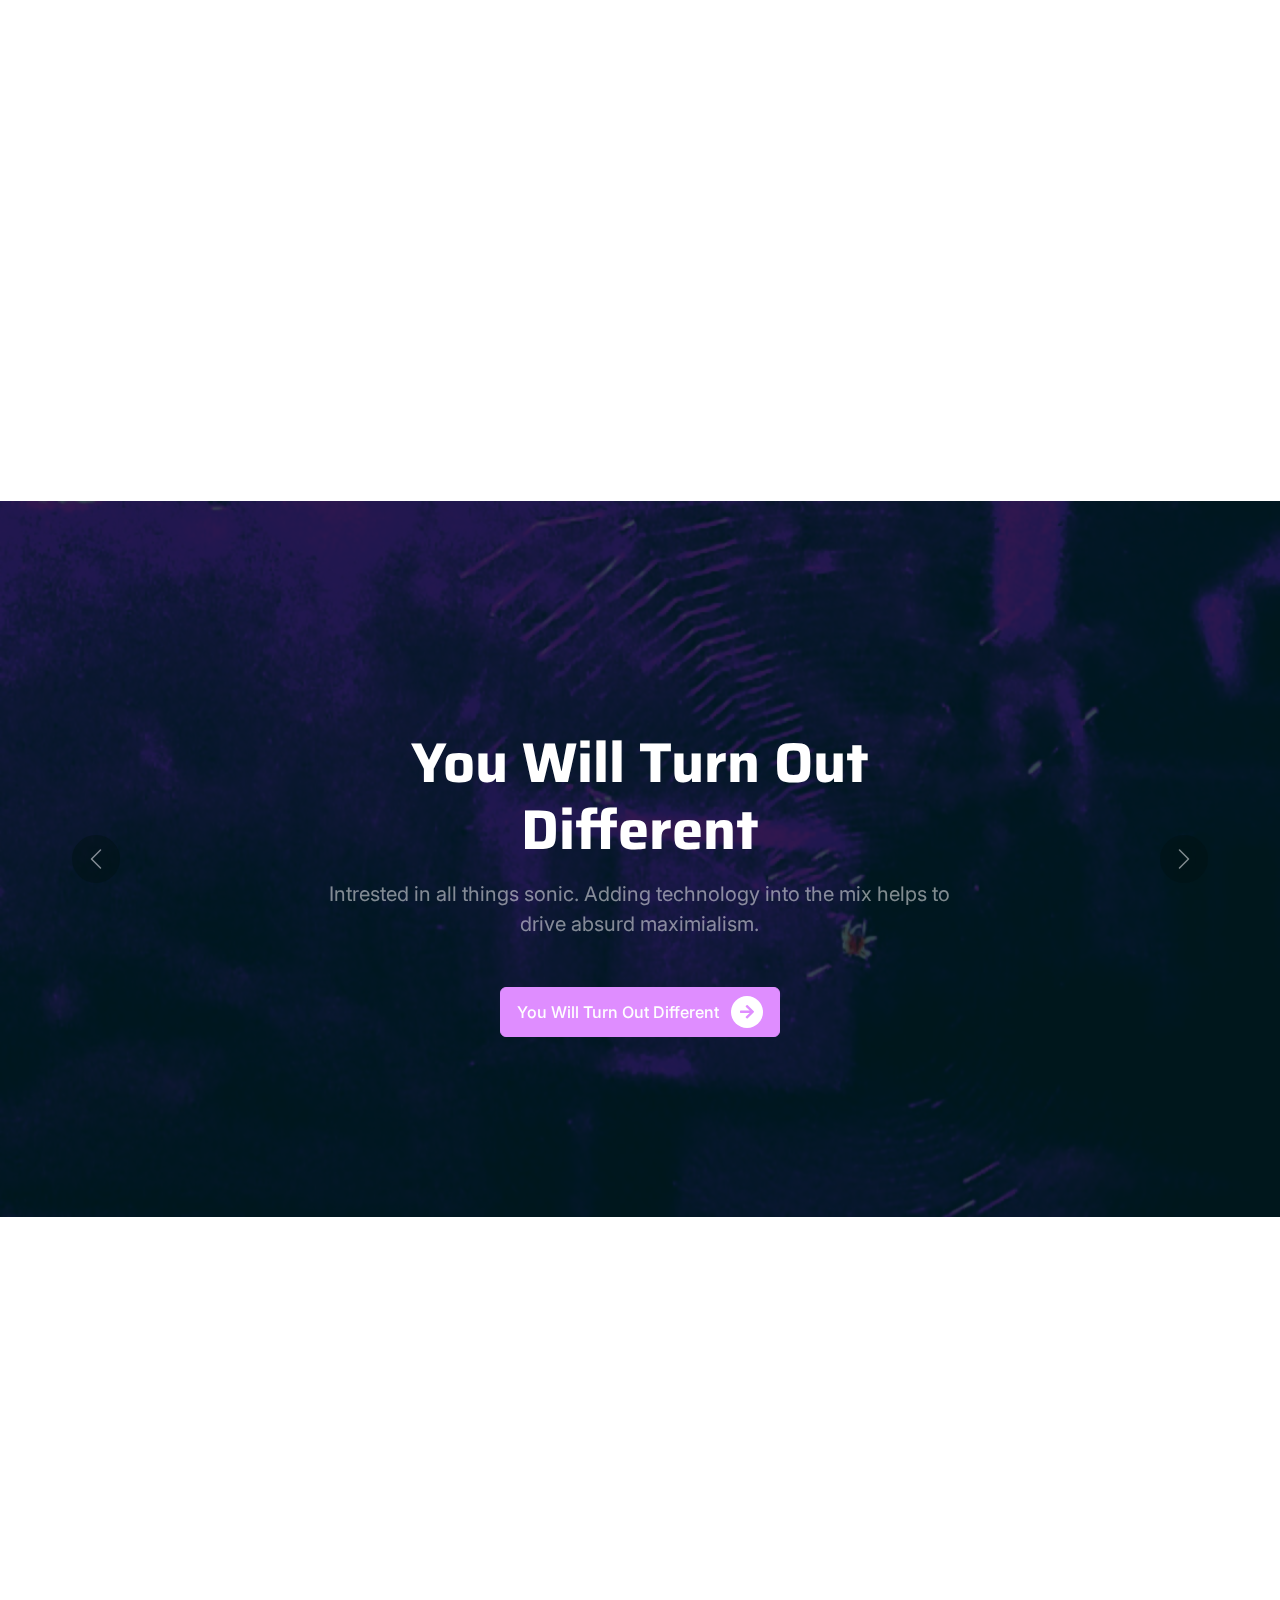
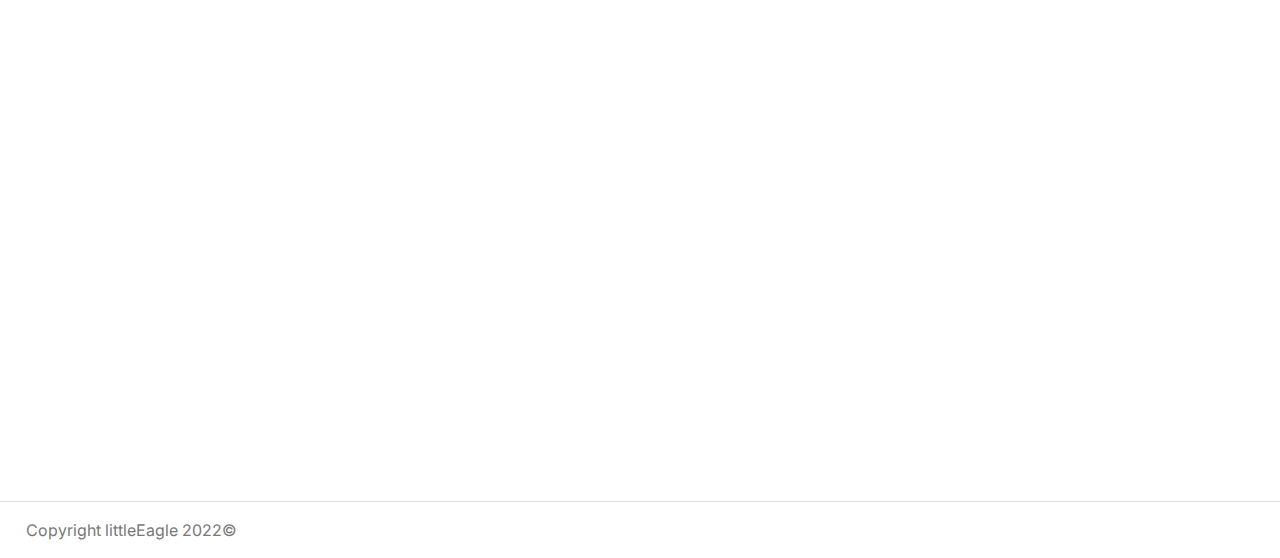
==== commit a5fc5014: "Merge branch 'main' of github.com:ejcohe22/ejcohe22.github.io" ====
--- a/index.html
+++ b/index.html
@@ -66,9 +66,9 @@
                 <div class="navbar-nav ms-auto p-4 p-lg-0">
                     <a href="index.html" class="nav-item nav-link active">Home</a>
                     <a href="#profile" class="nav-item nav-link">About</a>
-                    <a href="#projects" class="nav-item nav-link">Projects</a>
+                    <a href="#work" class="nav-item nav-link">Work</a>
                     <a href="#music" class="nav-item nav-link">Music</a>
-                    <a href="#epic" class="nav-item nav-link">Epic</a>
+                    <a href="#projects" class="nav-item nav-link">School Projects</a>
                 </div>
             </div>
         </nav>
@@ -77,18 +77,18 @@
     <div id="paralax-header" class="parallax">
         <img class="parallax-layer layer1" src="img/header background.jpg"/>
         <img class="parallax-layer layer2" src="img/Header Mids.png"/>
-        <p class="layer3">
-            <span style="font-size: 14vh;">Hi, <span class="wiggle">&#x1F44B;</span> my name is Erik!</span>
-            <br />
-            <br />
-            <br />
-            <span style="font-size: 10vh;">I am an ISTP Interdisciplinary Musician and Computer Scientist</span>
-            <br />
-            <br />
-            <br />
-            <span style="font-size: 16vh;">&#x264B; Sun, &#x264F; Moon, &#x264E; Rising</span>
-            <br />
-        </p>
+        <div class="layer3">
+            <p style="font-size: 8vw;">Hi, <span class="wiggle">&#x1F44B;</span> my name is Erik!</p>
+            <br />
+            <br />
+            <br />
+            <p style="font-size: 8vw;">I am an ISTP Interdisciplinary Musician and Computer Scientist</p>
+            <br />
+            <br />
+            <br />
+            <p style="font-size: 9vw;">&#x264B; Sun, &#x264F; Moon, &#x264E; Rising</p>
+            <br />
+        </div>
     </div>
 
     <!-- About Start -->
@@ -147,103 +147,85 @@
     </div>
     <!-- About End -->
 
-    <!-- Team Start -->
-    <div id="projects" class="container-xxl py-5">
+
+    <!-- Work -->
+    <div id="work" class="container-xxl py-5">
         <div class="container">
-            <div class="text-center mx-auto mb-5 wow fadeInUp" data-wow-delay="0.1s" style="max-width: 500px;">
-                <div class="d-inline-block rounded-pill bg-secondary text-primary py-1 px-3 mb-3">Projects</div>
-                <h1 class="display-6 mb-5">Some Projects I Enjoyed From Undergrad</h1>
-            </div>
-            <div class="row g-4">
-                <div class="col-lg-3 col-md-6 wow fadeInUp" data-wow-delay="0.1s">
-                    <div class="team-item position-relative rounded overflow-hidden">
-                        <div class="overflow-hidden">
-                            <video width="100%" height="auto" controls>
-                                <source src="img/8f Guajeos with new.mov">
-                              Your browser does not support the video tag.
-                              </video>
-                        </div>
-                        <div class="team-text bg-light text-center p-4">
-                            <h5>ML Music Visualizer</h5>
-                            <p class="text-primary">
-                                Independent Research Capstone for Interdisciplinary Music Computation. Awarded 2,500$ to conduct research 
-                                at intersection of AI/ML and music. Uses digital music descriptors created by IRCAM to control Google's Biggan.
-                            </p>
-                            <div class="team-social text-center">
-                                <a href="https://github.com/ejcohe22/MUICapstone/"><i class="fab fa-3x fa-github bg-secondary"></i>&nbsp; Open Source AI/ML research repository</a><br/>
-                            </div>
-                        </div>
-                    </div>
-                </div>
-                <div class="col-lg-3 col-md-6 wow fadeInUp pt-5" data-wow-delay="0.3s">
-                    <div class="team-item position-relative pt-5 rounded overflow-hidden">
-                        <div class="overflow-hidden pt-5">
-                            <img class="img-fluid" src="img/DACST.png" alt="">
-                        </div>
-                        <div class="team-text bg-light text-center p-4">
-                            <h5>DACST Database</h5>
-                            <p class="text-primary">NoSQL MongoDB database for the "Draw a Computer Scientist Test". 
-                                Created for CS330: Database Design, Development, and Deployment
-                            <div class="team-social text-center">
-                                <div class="team-social text-center">
-                                    <a href="https://github.com/Makaylahc/DACST"><i class="fab fa-3x fa-github bg-secondary"></i>&nbsp; Extreme Protoyping UX/UI made with Express NodeJS</a><br/>
-                                </div>
-                            </div>
-                        </div>
-                    </div>
-                </div>
-                <div class="col-lg-3 col-md-6 wow fadeInUp " data-wow-delay="0.5s">
-                    <div class="team-item position-relative pt-5 rounded overflow-hidden">
-                        <div class="overflow-hidden pt-5">
-                            <img class="img-fluid" src="img/Todo.png" alt="">
-                        </div>
-                        <div class="team-text bg-light text-center p-4">
-                            <h5>To-do List Application</h5>
-                            <p class="text-primary">CS321 DevOps flask python application that uses a GitHub Action CI Pipeline.</p>
-                            <div class="team-social text-center">
-                                <div class="team-social text-center">
-                                    <a href="https://github.com/ejcohe22/CS321_Project3"><i class="fab fa-3x fa-github bg-secondary"></i>&nbsp; Flask app using Postgresql database</a><br/>
-                                </div>
-                            </div>
-                        </div>
-                    </div>
-                </div>
-                <div class="col-lg-3 col-md-6 wow fadeInUp" data-wow-delay="0.7s">
-                    <div class="team-item position-relative rounded overflow-hidden">
-                        <div class="overflow-hidden">
-                            <img class="img-fluid" src="img/GG5png.png" alt="">
-                        </div>
-                        <div class="team-text bg-light text-center p-4">
-                            <h5>Granular-Granular-Synth</h5>
-                            <p class="text-primary">
-                                Granular-Granular-Synthesis is an interactive art installation that allows users to experience
-                                granular synthesis with actual grains. The system uses the location of sound grains within a box
-                                to take microsamples of a sound and synthesize new sounds.</p>
-                            <div class="team-social text-center">
-                                <a class="prj" href="https://www.instructables.com/Granular-Granular-Synthesis/">Link to the Instructable for this imbedded systems project.</a> <br>
-                            </div>
-                        </div>
-                    </div>
-                </div>
-            </div>
-        </div>
-    </div>
-    <!-- Team End -->
-
-    <!-- Carousel Start -->
+            <div class="text-center mx-auto mb-3 wow fadeInUp" data-wow-delay="0.1s" style="max-width: 500px;">
+                <div class="d-inline-block rounded-pill bg-secondary text-primary py-1 px-3 mb-3">Work</div>
+                <h1 class="display-8 mb-2">I am currently working as an ODBA for Epic Hosting</h1>
+                <p> </p>
+            </div>
+            <div class="owl-carousel testimonial-carousel wow fadeInUp" data-wow-delay="0.1s">
+                <div class="testimonial-item text-center">
+                    <img class="img-fluid bg-light rounded-circle p-2 mx-auto mb-4" src="img/moo-moos.gif" style="width: 200px; height: 200px;">
+                    <div class="testimonial-text rounded text-center p-4">
+                        <h5 class="mb-1">3rd shift ODBA '22 - Present</h5>
+                        <p>
+                            
+                            In addition to performing overnight maintenance and resolving customer incidents, I am the primary for Great Ormond Street Hospital for Children. I also am an active Developer on the team working on automation
+                            projects in Puppet, Puppet Bolt, Ruby, C++, Javascript, M, Svelte, as well as ServiceNow
+                            <br /><br />The gif is of midnight, a cow who was born the month I onboarded 08/2022<br />                   
+                        </p>
+
+
+                        <span class="fst-italic">OS Admin/Server Systems Technical Services/Developer/ServiceNow Champion</span>
+                    </div>
+                </div>
+
+                <div class="testimonial-item text-center">
+                    <img class="img-fluid bg-light rounded-circle p-2 mx-auto mb-4" src="img/colby.jpeg" style="width: 190px; height: 190px;">
+                    <div class="testimonial-text rounded text-center p-4">
+                        <h5 class="mb-1">Summer '21 Research Assistant</h5>
+                        <p>Rapid prototyping and Human-Computer Interaction, developing functioning platform on schedule</p>
+                        <span class="fst-italic ">
+                            <a class="btn btn-light py-2 px-3 animated slideInDown" href="https://cs.colby.edu/">
+                                Colby Computer Science Department
+                        </a></span>
+                    </div>
+                </div>
+
+                <div class="testimonial-item text-center">
+                    <img class="img-fluid bg-light rounded-circle p-2 mx-auto mb-4" src="img/WMHB.jpg" style="width: 190px; height: 190px;">
+                    <div class="testimonial-text rounded text-center p-4">
+                        <h5 class="mb-1">Studio Manager WMHB Colby Radio '20-'22</h5>
+                        <p>Maintain studio space and gear. Operate and instruct community members on proper use of recording and broadcasting equipment.</p>
+                        <span class="fst-italic ">
+                            <a class="btn btn-light py-2 px-3 animated slideInDown" href="https://www.wmhbradio.org/">
+                            WMHB Studios
+                        </a></span>
+                    </div>
+                </div>
+                                <!--
+                <div class="testimonial-item text-center">
+                    <img class="img-fluid bg-light rounded-circle p-2 mx-auto mb-4" src="img/testimonial-3.jpg" style="width: 100px; height: 100px;">
+                    <div class="testimonial-text rounded text-center p-4">
+                        <p>Clita clita tempor justo dolor ipsum amet kasd amet duo justo duo duo labore sed sed. Magna ut diam sit et amet stet eos sed clita erat magna elitr erat sit sit erat at rebum justo sea clita.</p>
+                        <h5 class="mb-1">Doner Name</h5>
+                        <span class="fst-italic">Profession</span>
+                    </div>
+                </div> 
+                -->
+            </div>
+        </div>
+    </div>
+    <!-- /Work -->
+
+
+    <!-- Music -->
     <div id="music" class="container-fluid p-0 mb-5">
         <div id="header-carousel" class="carousel slide" data-bs-ride="carousel">
             <div class="carousel-inner">
-                <div class="carousel-item">
-                    <img class="w-100" src="img/BOM.png" alt="Image">
+                <div class="carousel-item active">
+                    <img class="w-100" src="img/20230711_081640.jpg" alt="Image">
                     <div class="carousel-caption">
                         <div class="container">
                             <div class="row justify-content-center">
                                 <div class="col-lg-7 pt-5">
-                                    <h1 class="display-4 text-white mb-3 animated slideInDown">Electronic Music Production</h1>
-                                    <p class="fs-5 text-white-50 mb-5 animated slideInDown">Intrested in all things sonic. Driven by the posibilities of maximialism.</p>
-                                    <a class="btn btn-primary py-2 px-3 animated slideInDown" href="https://open.spotify.com/album/271ksDLLgEbhNniL1ITeEJ?si=IrJCWMnASHOdkekgH3nv1w">
-                                        Breathing on Manual - A Hyper Pop album made in colaboration with Ben Lawlor
+                                    <h1 class="display-4 text-white mb-3 animated slideInDown">You Will Turn Out Different</h1>
+                                    <p class="fs-5 text-white-50 mb-5 animated slideInDown">Intrested in all things sonic. Adding technology into the mix helps to drive absurd maximialism.</p>
+                                    <a class="btn btn-primary py-2 px-3 animated slideInDown" href="https://open.spotify.com/track/0vqUlJHJzYqybCczlcsqW4?si=381d61a4f28f469f">
+                                        You Will Turn Out Different
                                         <div class="d-inline-flex btn-sm-square bg-white text-primary rounded-circle ms-2">
                                             <i class="fa fa-arrow-right"></i>
                                         </div>
@@ -272,16 +254,16 @@
                         </div>
                     </div>
                 </div>
-                <div class="carousel-item active">
-                    <img class="w-100" src="img/WMHB.jpg" alt="Image">
+                <div class="carousel-item">
+                    <img class="w-100" src="img/BOM.png" alt="Image">
                     <div class="carousel-caption">
                         <div class="container">
                             <div class="row justify-content-center">
-                                <div class="col-lg-7 pt-8">
-                                    <h1 class="display-4 text-white mb-3 animated slideInDown">Studio Manager WMHB Colby Radio '20-'22</h1>
-                                    <p class="fs-5 text-white-50 mb-5 animated slideInDown">Maintain studio space and gear. Operate and instruct community members on proper use of recording and broadcasting equipment,</p>
-                                    <a class="btn btn-primary py-2 px-3 animated slideInDown" href="https://www.wmhbradio.org/staff/">
-                                        WMHB Studios
+                                <div class="col-lg-7 pt-5">
+                                    <h1 class="display-4 text-white mb-3 animated slideInDown">Breathing on Manual EP</h1>
+                                    <p class="fs-5 text-white-50 mb-5 animated slideInDown"></p>
+                                    <a class="btn btn-primary py-2 px-3 animated slideInDown" href="https://open.spotify.com/album/271ksDLLgEbhNniL1ITeEJ?si=IrJCWMnASHOdkekgH3nv1w">
+                                        Breathing on Manual - Covid HyperPop album with Ben Lawlor
                                         <div class="d-inline-flex btn-sm-square bg-white text-primary rounded-circle ms-2">
                                             <i class="fa fa-arrow-right"></i>
                                         </div>
@@ -291,8 +273,25 @@
                         </div>
                     </div>
                 </div>
-
-            </div>
+                <div class="carousel-item">
+                    <img class="w-100" src="img/20230711_080716.jpg" alt="Image">
+                    <div class="carousel-caption">
+                        <div class="container">
+                            <div class="row justify-content-center">
+                                <div class="col-lg-7 pt-5">
+                                    <h1 class="display-4 text-white mb-3 animated slideInDown">Adolescent Again EP</h1>
+                                    <p class="fs-5 text-white-50 mb-5 animated slideInDown"></p>
+                                    <a class="btn btn-primary py-2 px-3 animated slideInDown" href="https://open.spotify.com/album/3AEBwVRWHTxuMhqqmP6w6t?si=KmiwY9qvTXie5cAxRoajAA">
+                                        Adolescent Again - Recorded @ Drexel August '19
+                                        <div class="d-inline-flex btn-sm-square bg-white text-primary rounded-circle ms-2">
+                                            <i class="fa fa-arrow-right"></i>
+                                        </div>
+                                    </a>
+                                </div>
+                            </div>
+                        </div>
+                    </div>
+                </div>
             <button class="carousel-control-prev" type="button" data-bs-target="#header-carousel"
                 data-bs-slide="prev">
                 <span class="carousel-control-prev-icon" aria-hidden="true"></span>
@@ -304,51 +303,93 @@
                 <span class="visually-hidden">Next</span>
             </button>
         </div>
-    </div>
-    <!-- Carousel End -->
-
-    <!-- Testimonial Start -->
-    <div id="epic" class="container-xxl py-5">
+        </div>
+    </div>
+    <!-- /Music -->
+
+
+    <!-- Colby Projects -->
+    <div id="projects" class="container-xxl py-5">
         <div class="container">
-            <div class="text-center mx-auto mb-3 wow fadeInUp" data-wow-delay="0.1s" style="max-width: 500px;">
-                <div class="d-inline-block rounded-pill bg-secondary text-primary py-1 px-3 mb-3">Career at Epic</div>
-                <h1 class="display-8 mb-2">I am currently working as an ODBA for Epic Hosting</h1>
-                <p> This is midnight, a baby cow who was born the month I onboarded 08/2022</p>
-            </div>
-            <div class="owl-carousel testimonial-carousel wow fadeInUp" data-wow-delay="0.1s">
-                <div class="testimonial-item text-center">
-                    <img class="img-fluid bg-light rounded-circle p-2 mx-auto mb-4" src="img/moo-moos.gif" style="width: 200px; height: 200px;">
-                    <div class="testimonial-text rounded text-center p-4">
-                        <h5 class="mb-1">3rd shift ODBA</h5>
-                        <p>
-                            In addition to performing overnight maintenance and resolving customer incidents, I am the primary for Great Ormond Street Hospital for Children. I also am an active Developer on the team working on automation
-                            projects in Puppet, Puppet Bolt, Ruby, C++, Javascript, M, Svelte, as well as ServiceNow</p>
-
-                        <span class="fst-italic">OS Admin/Server Systems Technical Services/Developer/ServiceNow Champion</span>
-                    </div>
-                </div>
-                <!--
-                <div class="testimonial-item text-center">
-                    <img class="img-fluid bg-light rounded-circle p-2 mx-auto mb-4" src="img/testimonial-2.jpg" style="width: 100px; height: 100px;">
-                    <div class="testimonial-text rounded text-center p-4">
-                        <p>Clita clita tempor justo dolor ipsum amet kasd amet duo justo duo duo labore sed sed. Magna ut diam sit et amet stet eos sed clita erat magna elitr erat sit sit erat at rebum justo sea clita.</p>
-                        <h5 class="mb-1">Doner Name</h5>
-                        <span class="fst-italic">Profession</span>
-                    </div>
-                </div>
-                <div class="testimonial-item text-center">
-                    <img class="img-fluid bg-light rounded-circle p-2 mx-auto mb-4" src="img/testimonial-3.jpg" style="width: 100px; height: 100px;">
-                    <div class="testimonial-text rounded text-center p-4">
-                        <p>Clita clita tempor justo dolor ipsum amet kasd amet duo justo duo duo labore sed sed. Magna ut diam sit et amet stet eos sed clita erat magna elitr erat sit sit erat at rebum justo sea clita.</p>
-                        <h5 class="mb-1">Doner Name</h5>
-                        <span class="fst-italic">Profession</span>
-                    </div>
-                </div> 
-                -->
-            </div>
-        </div>
-    </div>
-
+            <div class="text-center mx-auto mb-5 wow fadeInUp" data-wow-delay="0.1s" style="max-width: 500px;">
+                <div class="d-inline-block rounded-pill bg-secondary text-primary py-1 px-3 mb-3">Projects</div>
+                <h1 class="display-6 mb-5">Some Projects I Enjoyed From Undergrad</h1>
+            </div>
+            <div class="row g-4">
+                <div class="col-lg-3 col-md-6 wow fadeInUp" data-wow-delay="0.1s">
+                    <div class="team-item position-relative rounded overflow-hidden">
+                        <div class="overflow-hidden">
+                            <video width="100%" height="200px" controls>
+                                <source src="img/8f Guajeos with new.mov">
+                              Your browser does not support the video tag.
+                              </video>
+                        </div>
+                        <div class="team-text bg-light text-center p-4">
+                            <h5>ML Music Visualizer</h5>
+                            <p class="text-primary">
+                                Independent Research Capstone for Interdisciplinary Music Computation. Awarded 2,500$ to conduct research 
+                                at intersection of AI/ML and music. Uses digital music descriptors created by IRCAM to control Google's Biggan.
+                            </p>
+                            <div class="team-social text-center">
+                                <a href="https://github.com/ejcohe22/MUICapstone/"><i class="fab fa-3x fa-github bg-secondary"></i>&nbsp; Open Source AI/ML research repository</a><br/>
+                            </div>
+                        </div>
+                    </div>
+                </div>
+                <div class="col-lg-3 col-md-6 wow fadeInUp" data-wow-delay="0.3s">
+                    <div class="team-item position-relative pt-3 rounded overflow-hidden">
+                        <div class="overflow-hidden pt-5">
+                            <img class="img-fluid" src="img/DACST.png" alt="">
+                        </div>
+                        <div class="team-text bg-light text-center p-4">
+                            <h5>DACST Database</h5>
+                            <p class="text-primary">NoSQL MongoDB database for the "Draw a Computer Scientist Test". 
+                                Created for CS330: Database Design, Development, and Deployment
+                            <div class="team-social text-center">
+                                <div class="team-social text-center">
+                                    <a href="https://github.com/Makaylahc/DACST"><i class="fab fa-3x fa-github bg-secondary"></i>&nbsp; Extreme Protoyping UX/UI made with Express NodeJS</a><br/>
+                                </div>
+                            </div>
+                        </div>
+                    </div>
+                </div>
+                <div class="col-lg-3 col-md-1 wow fadeInUp " data-wow-delay="0.5s">
+                    <div class="team-item position-relative rounded overflow-hidden">
+                        <div class="overflow-hidden pt-2">
+                            <img class="img-fluid" src="img/Todo.png" alt="">
+                        </div>
+                        <div class="team-text bg-light text-center p-4">
+                            <h5>To-do List Application</h5>
+                            <p class="text-primary">CS321 DevOps flask python application that uses a GitHub Action CI Pipeline.</p>
+                            <div class="team-social text-center">
+                                <div class="team-social text-center">
+                                    <a href="https://github.com/ejcohe22/CS321_Project3"><i class="fab fa-3x fa-github bg-secondary"></i>&nbsp; Flask app using Postgresql database</a><br/>
+                                </div>
+                            </div>
+                        </div>
+                    </div>
+                </div>
+                <div class="col-lg-3 col-md-6 wow fadeInUp" data-wow-delay="0.7s">
+                    <div class="team-item position-relative  pt-5 overflow-hidden">
+                        <div class="overflow-hidden">
+                            <img class="img-fluid" src="img/GG5png.png" alt="">
+                        </div>
+                        <div class="team-text bg-light text-center p-4">
+                            <h5>Granular-Granular-Synth</h5>
+                            <p class="text-primary">
+                                Granular-Granular-Synthesis is an interactive art installation that allows users to experience
+                                granular synthesis with actual grains. The system uses the location of sound grains within a box
+                                to take microsamples of a sound and synthesize new sounds.</p>
+                            <div class="team-social text-center">
+                                <a class="prj" href="https://www.instructables.com/Granular-Granular-Synthesis/">Link to the Instructable for this imbedded systems project.</a> <br>
+                            </div>
+                        </div>
+                    </div>
+                </div>
+            </div>
+        </div>
+    </div>
+    <!-- /Colby Projects -->
 
 
     <!-- Back to Top -->
@@ -375,4 +416,4 @@
     <script src="js/main.js"></script>
 </body>
 
-</html>+</html>
